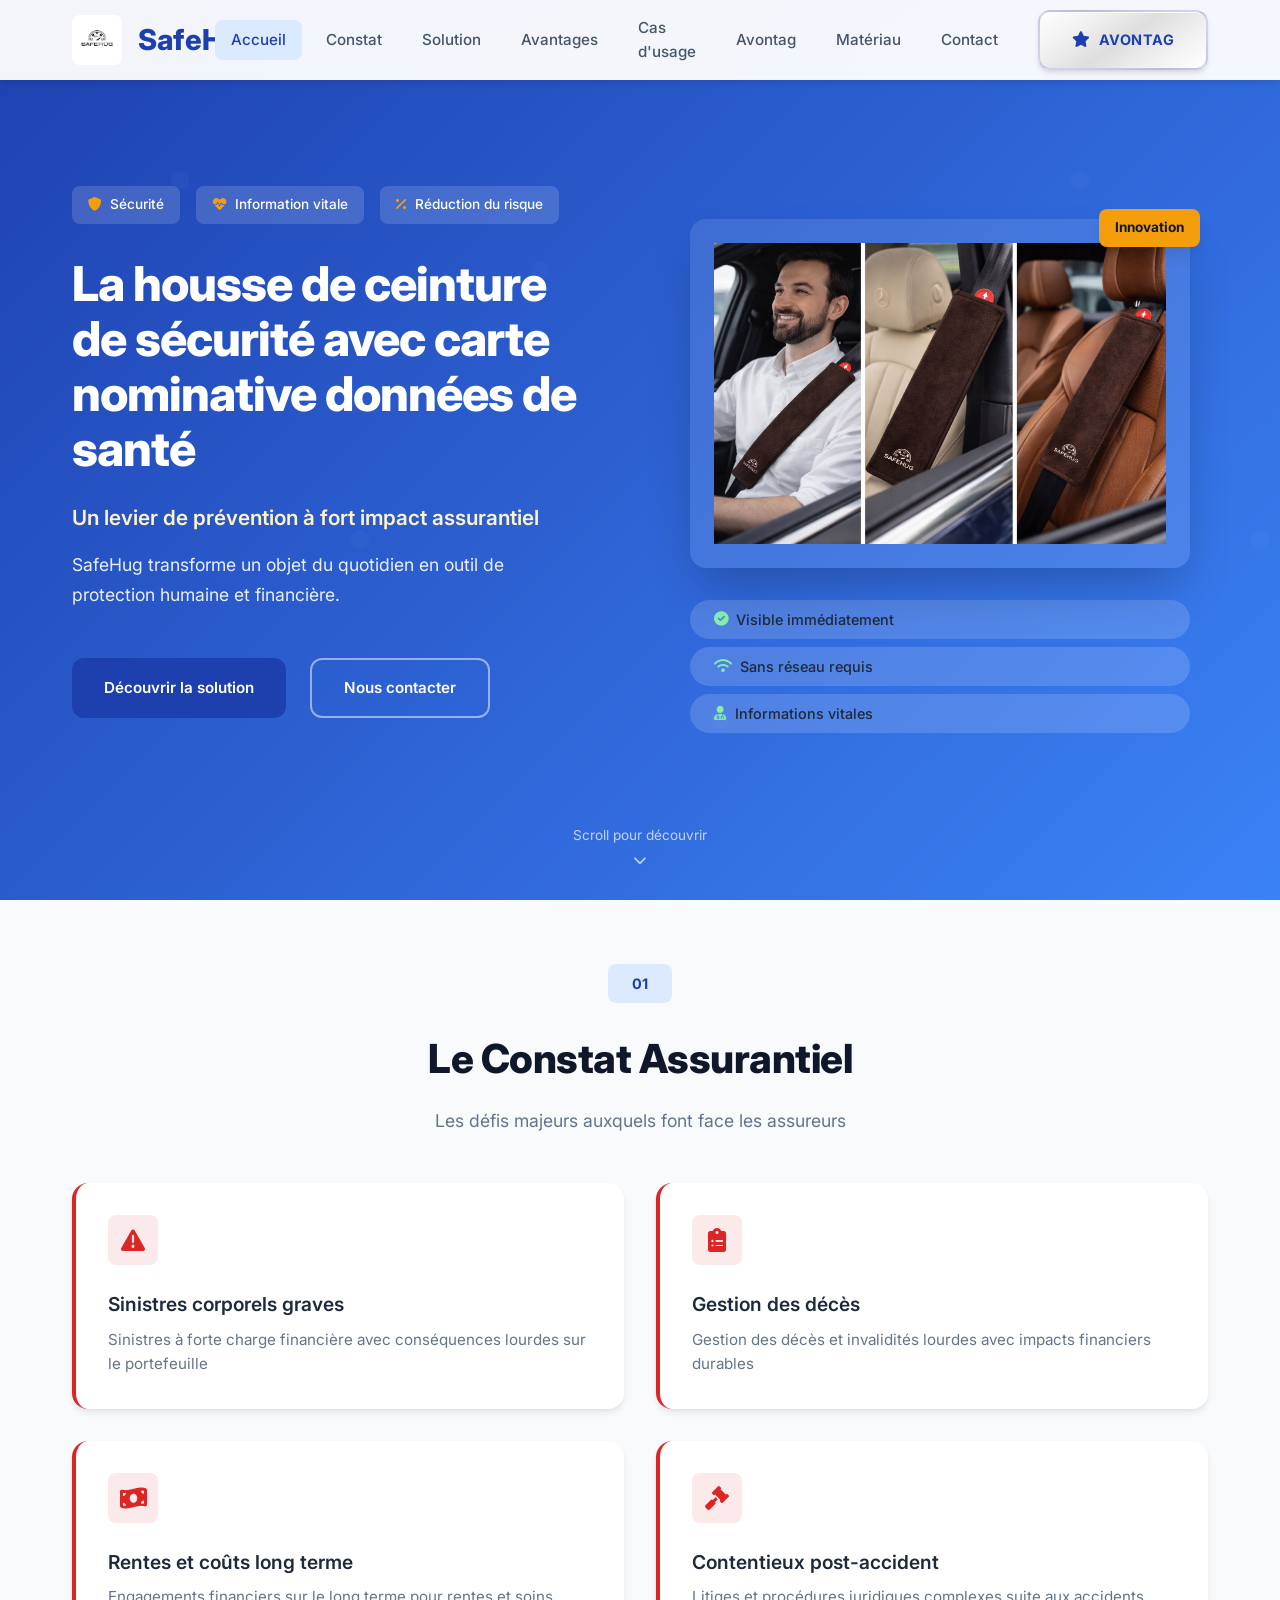
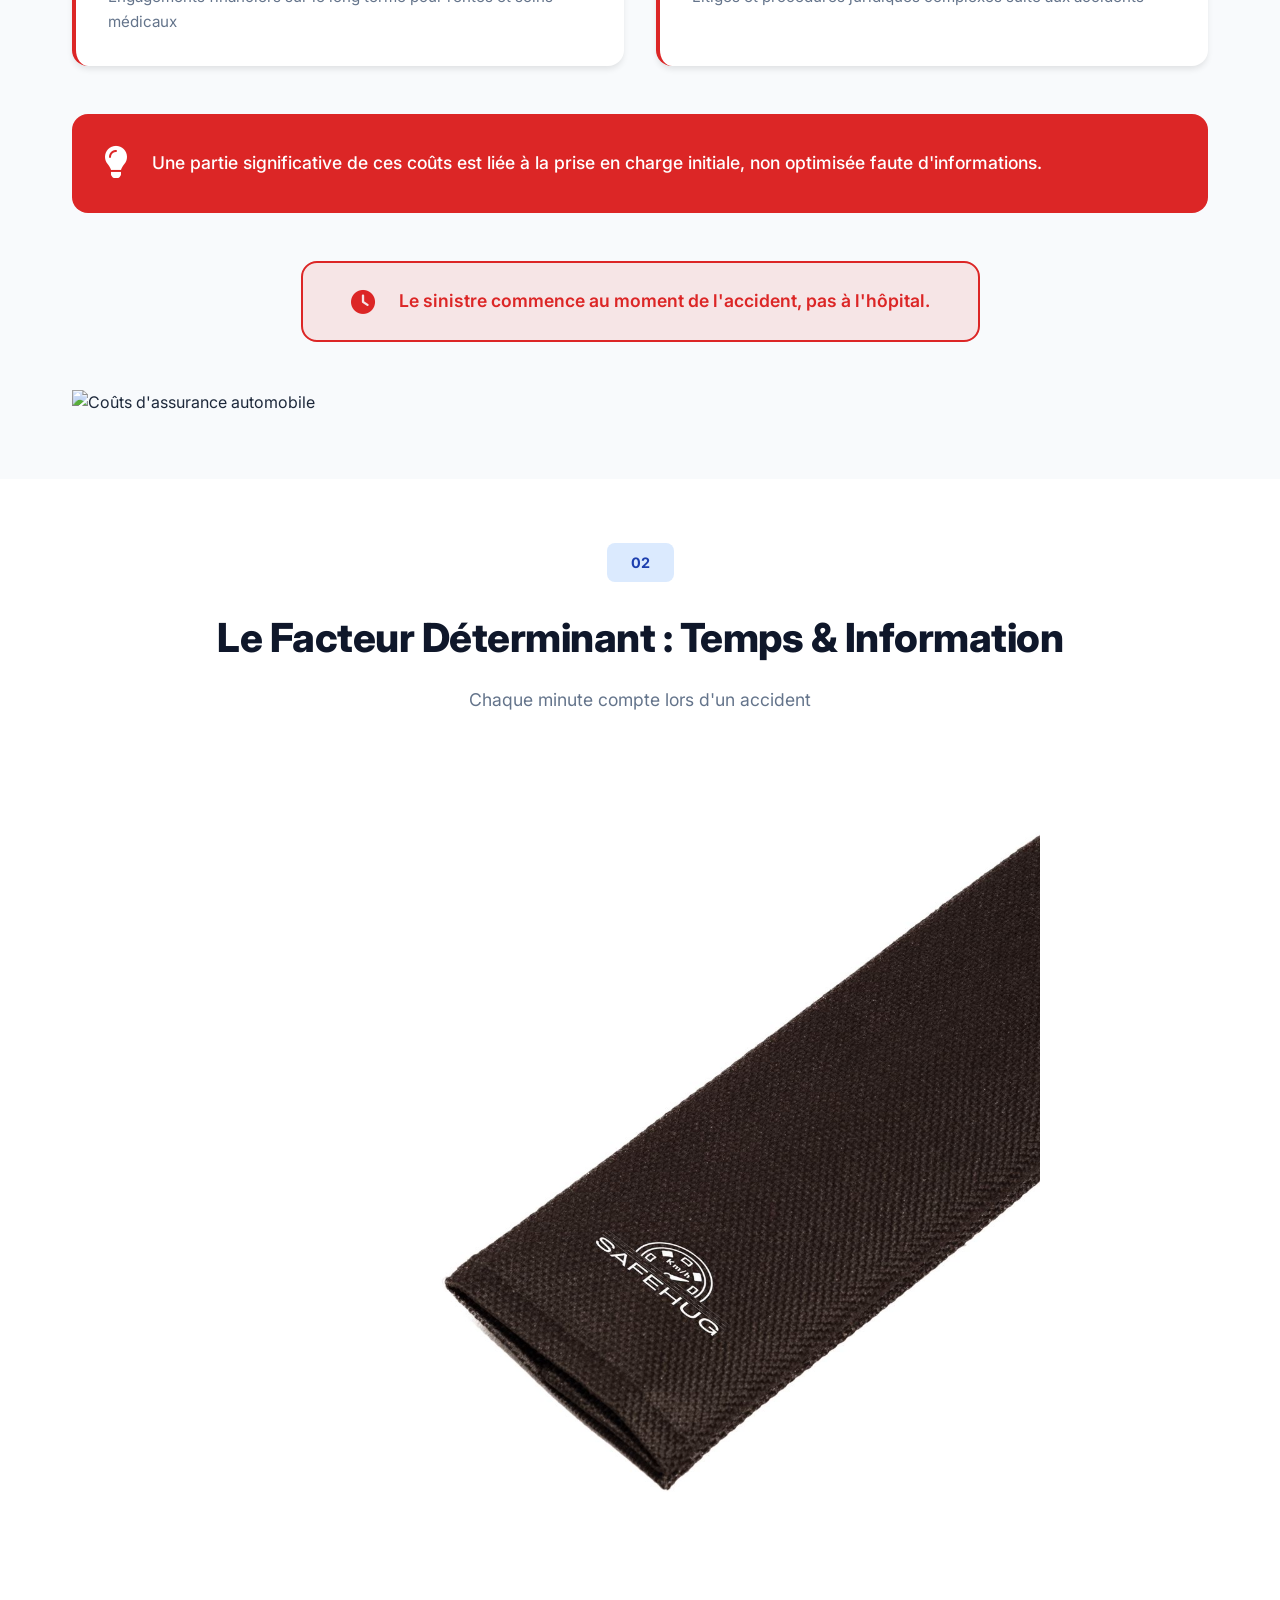
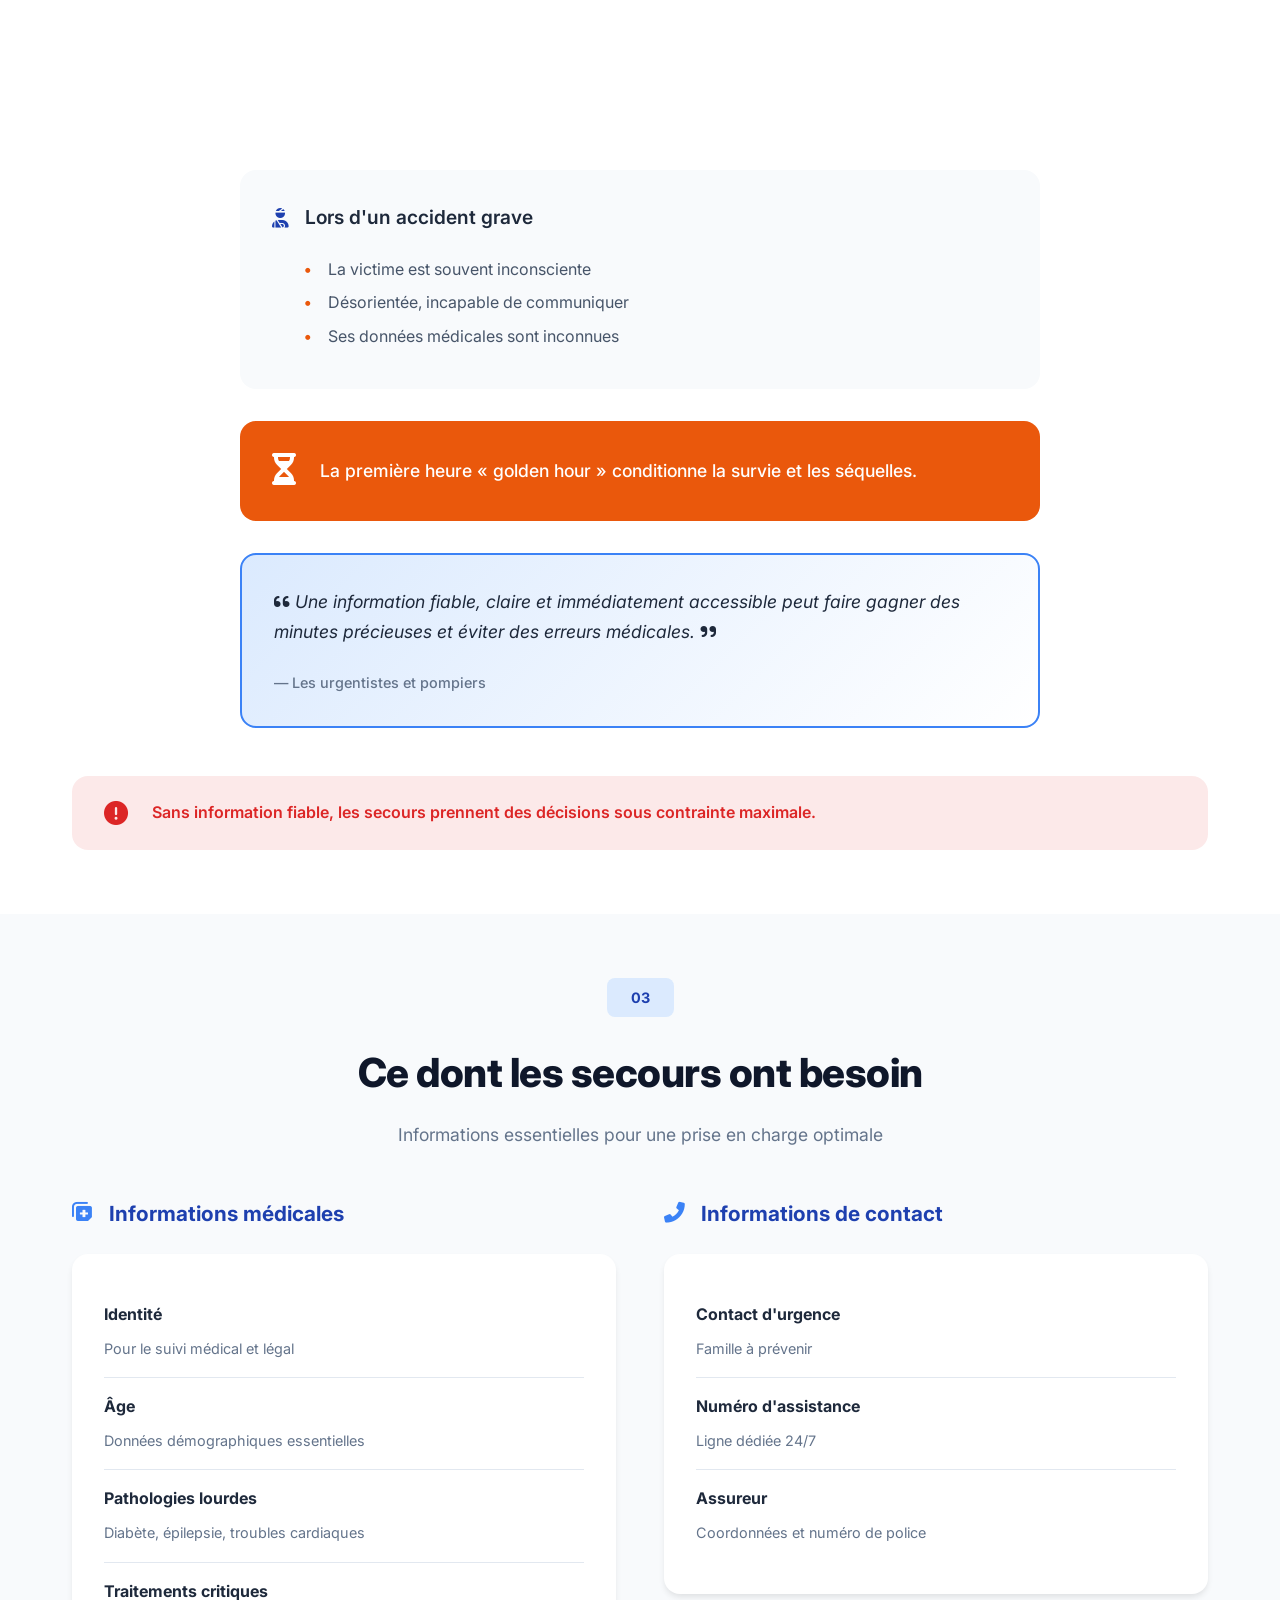
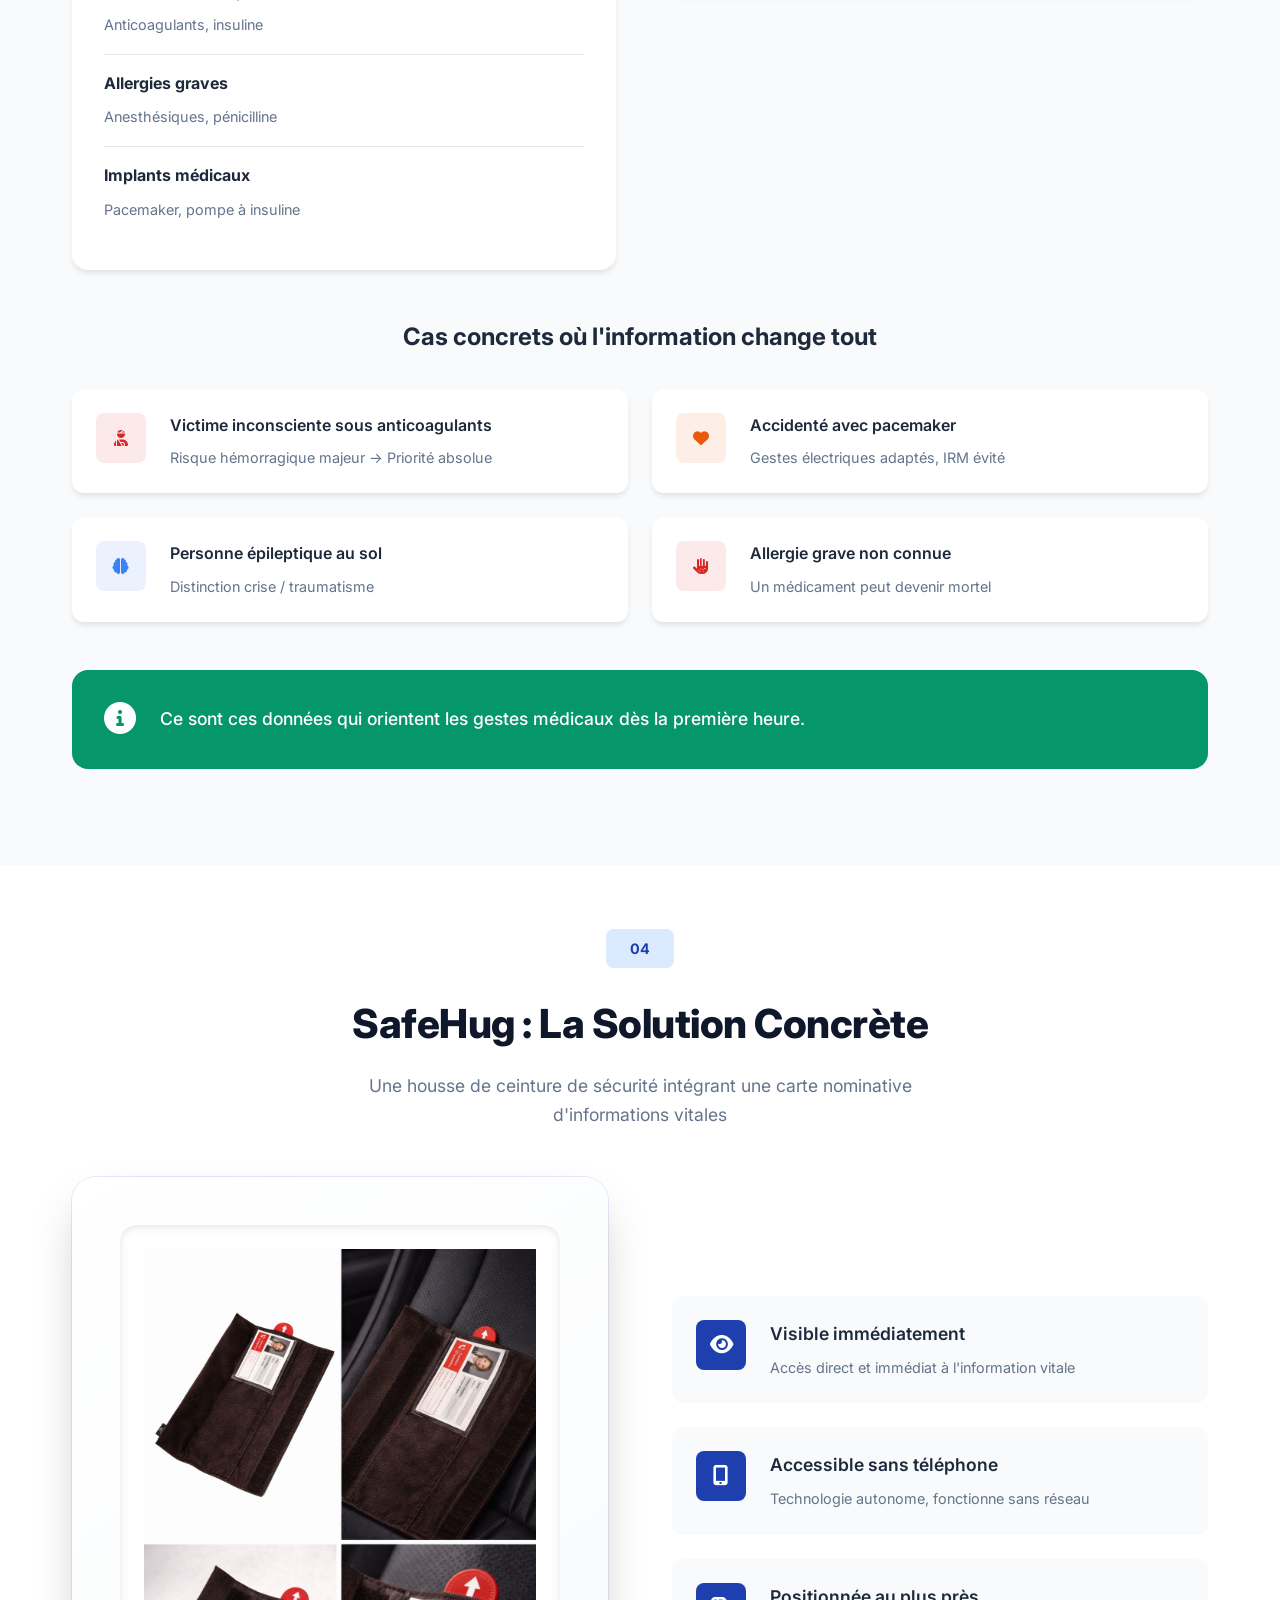
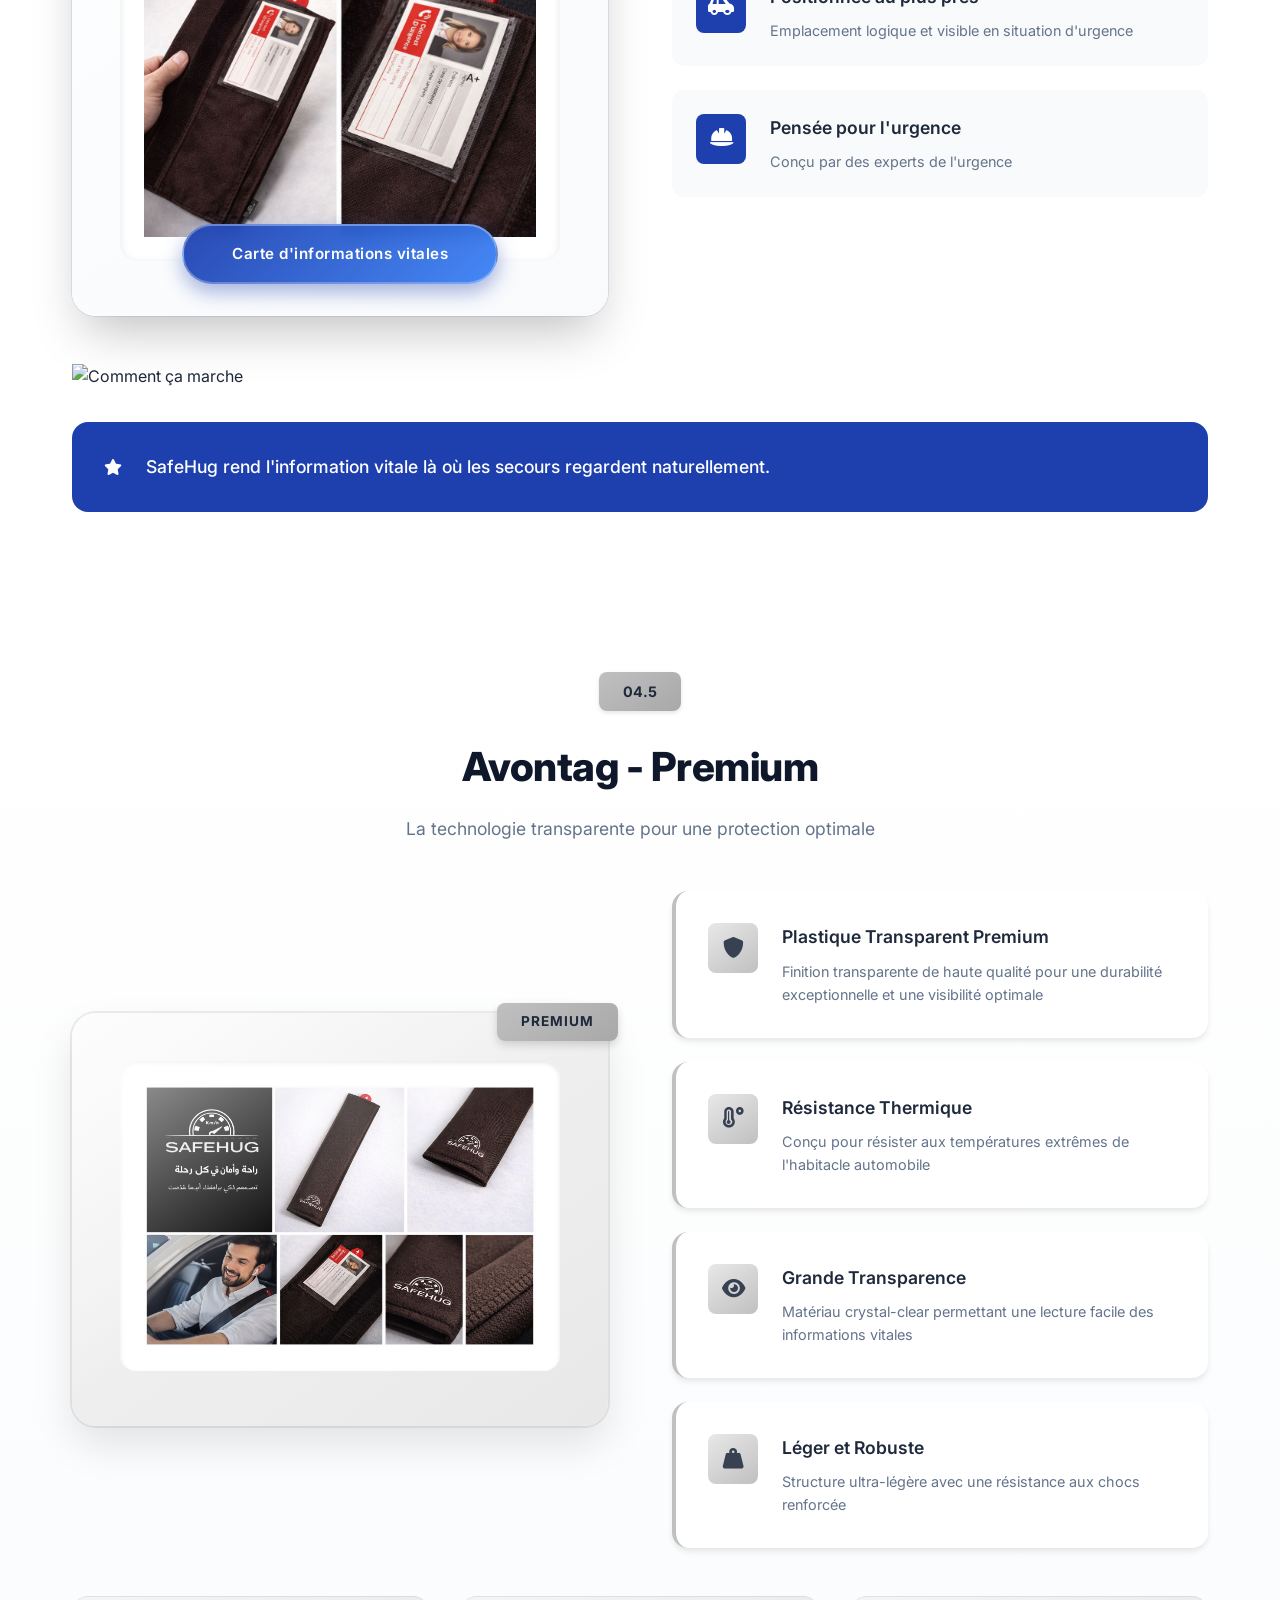
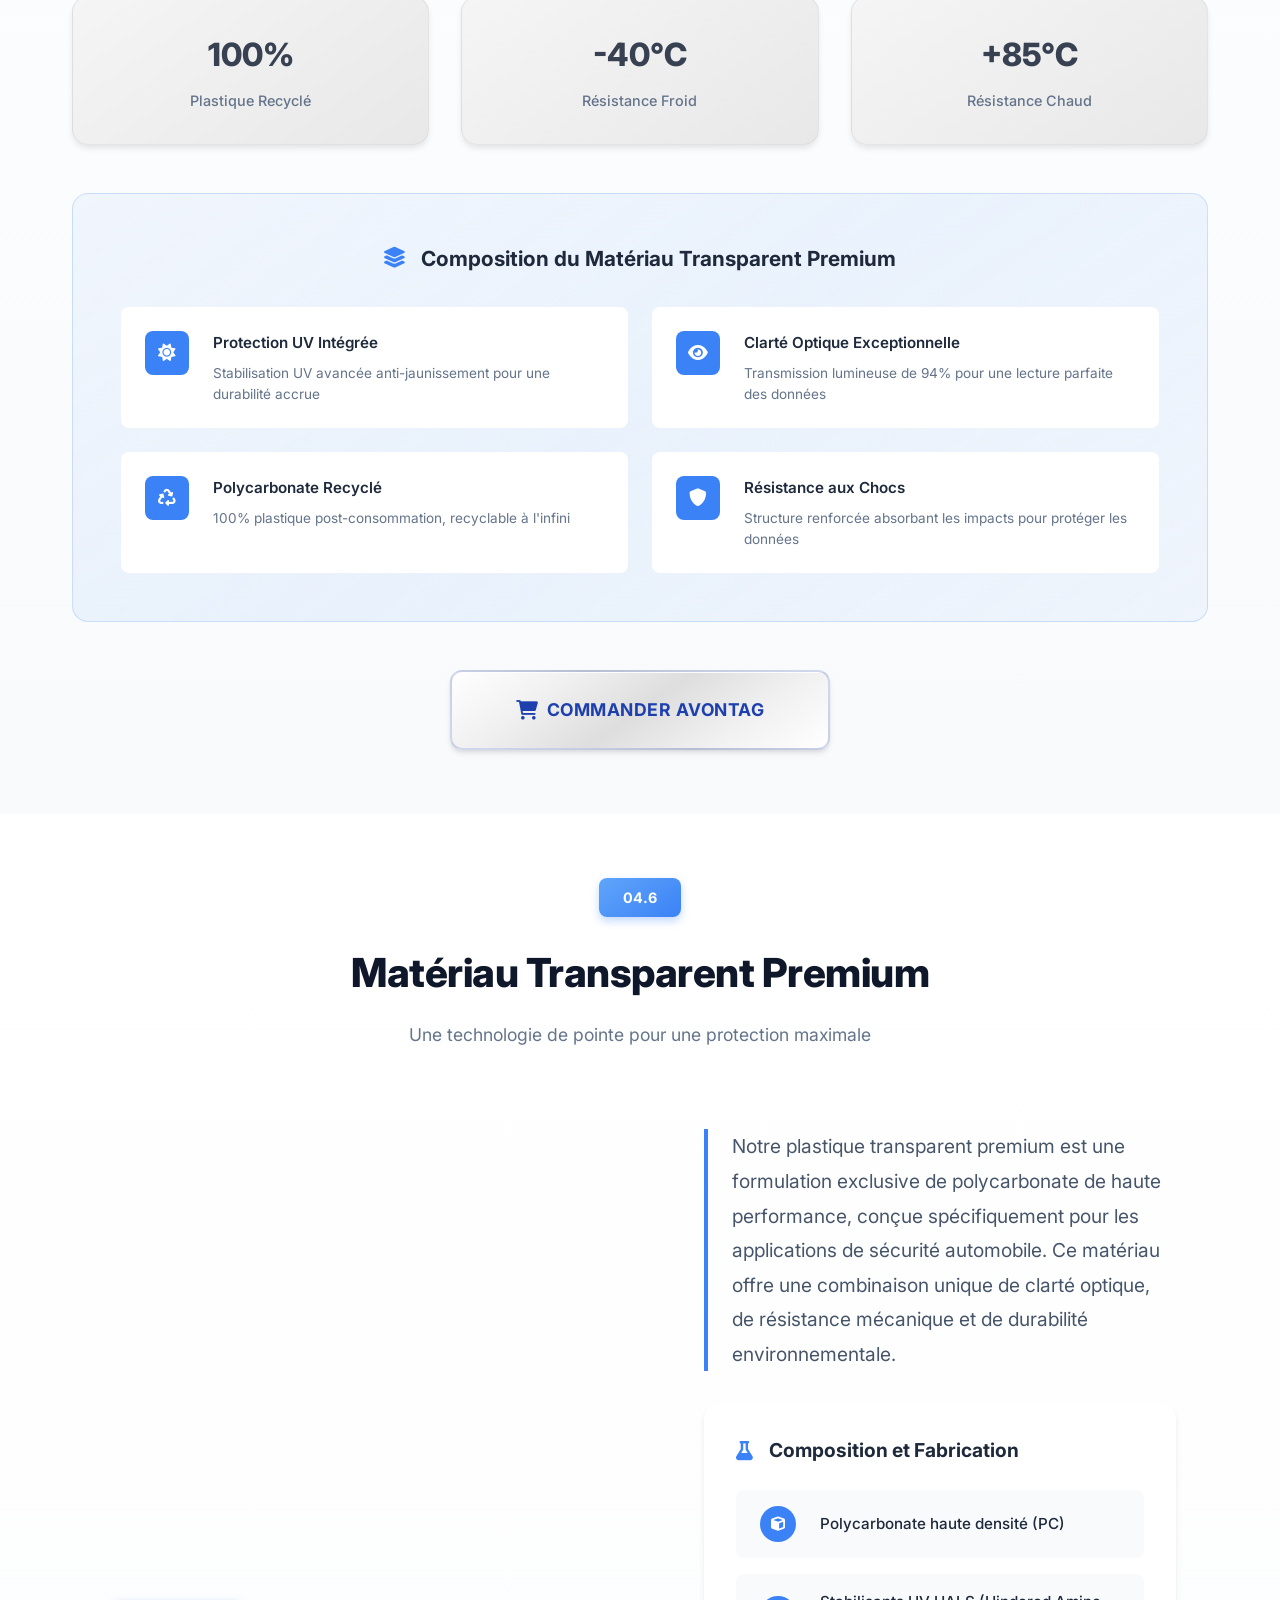
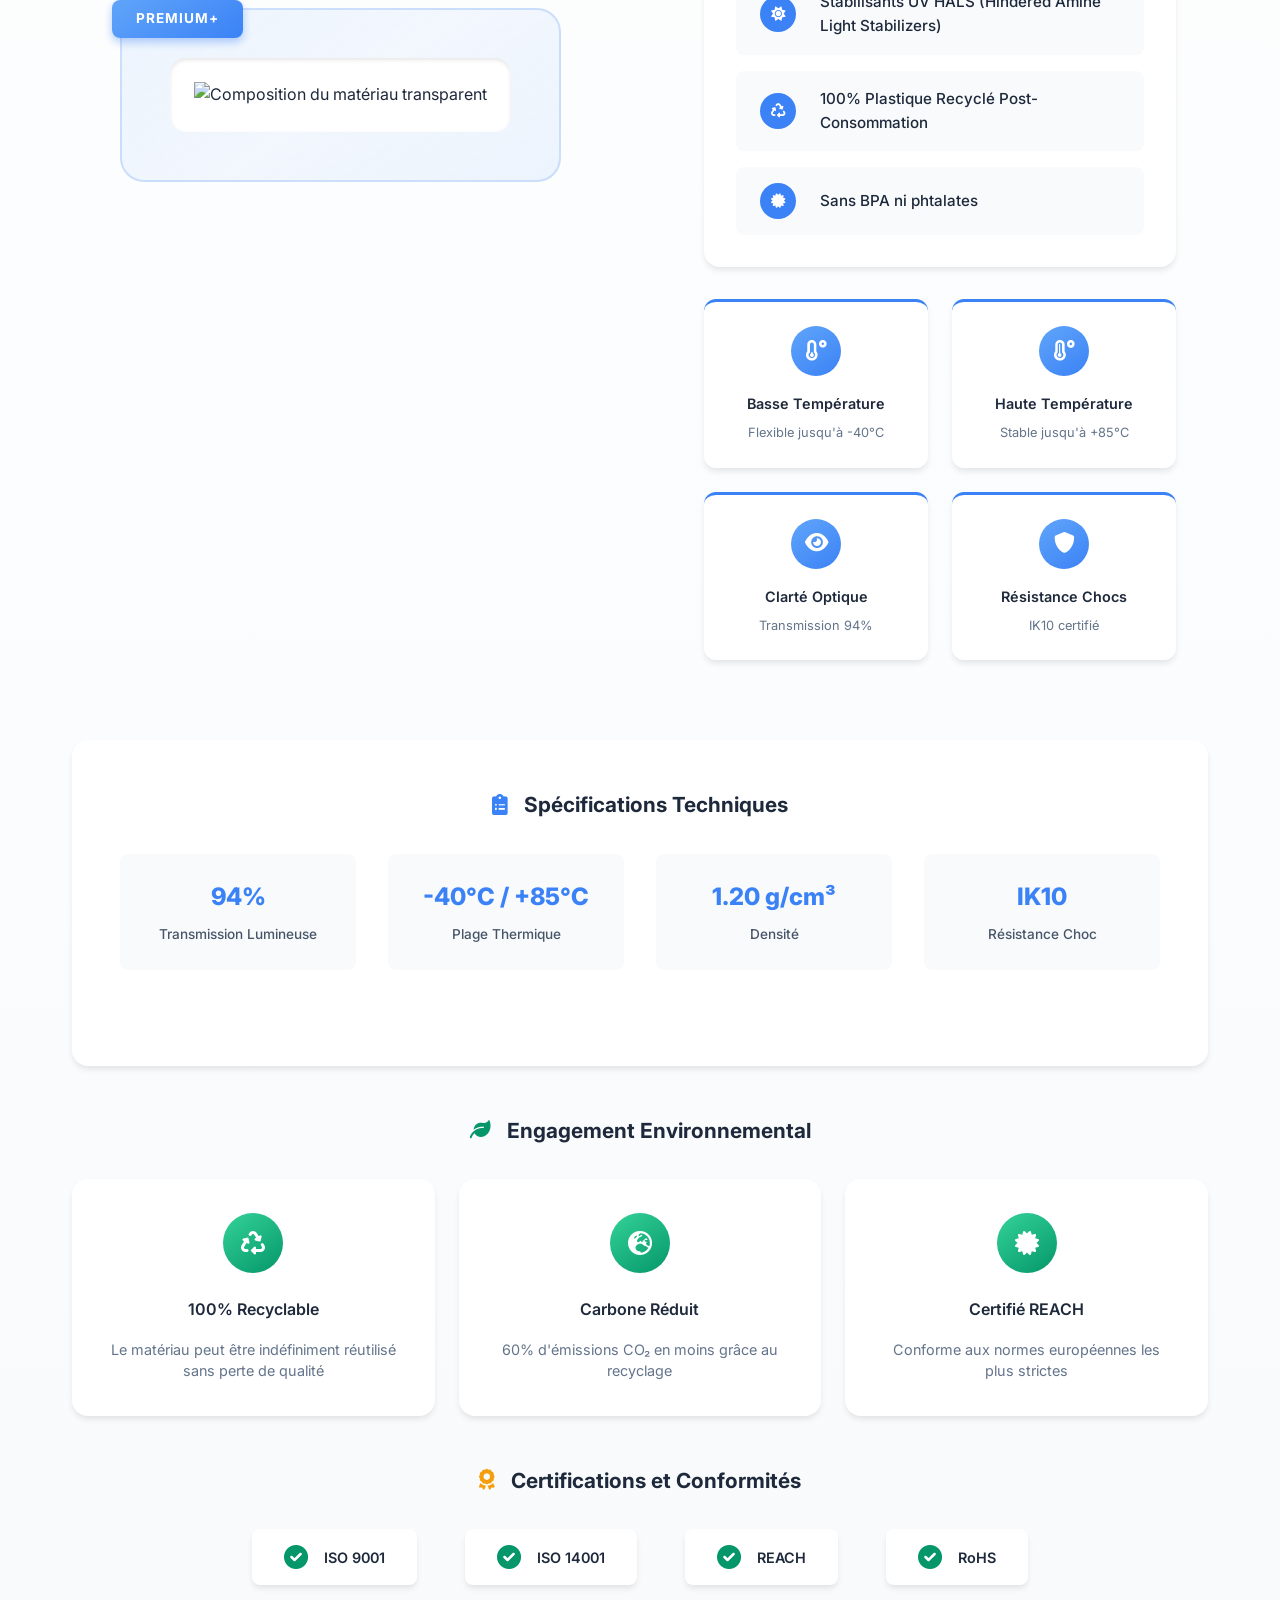
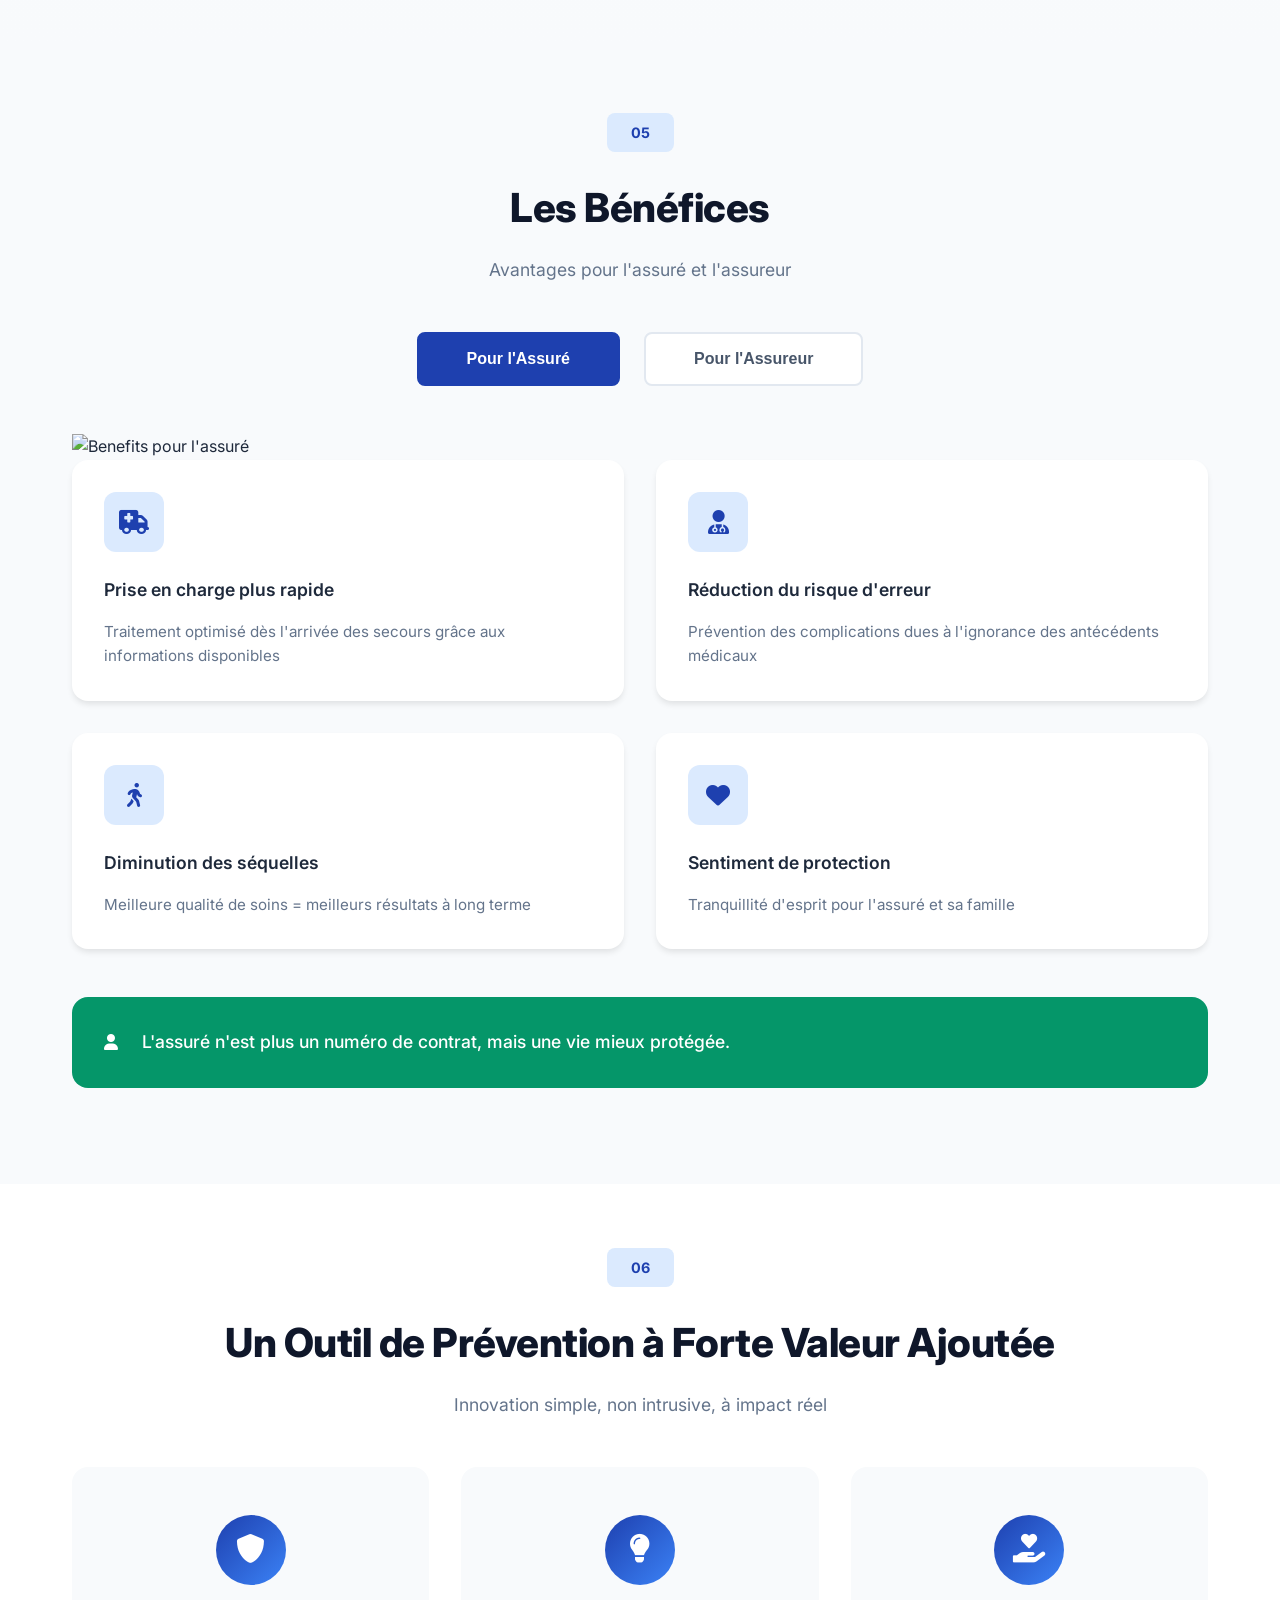
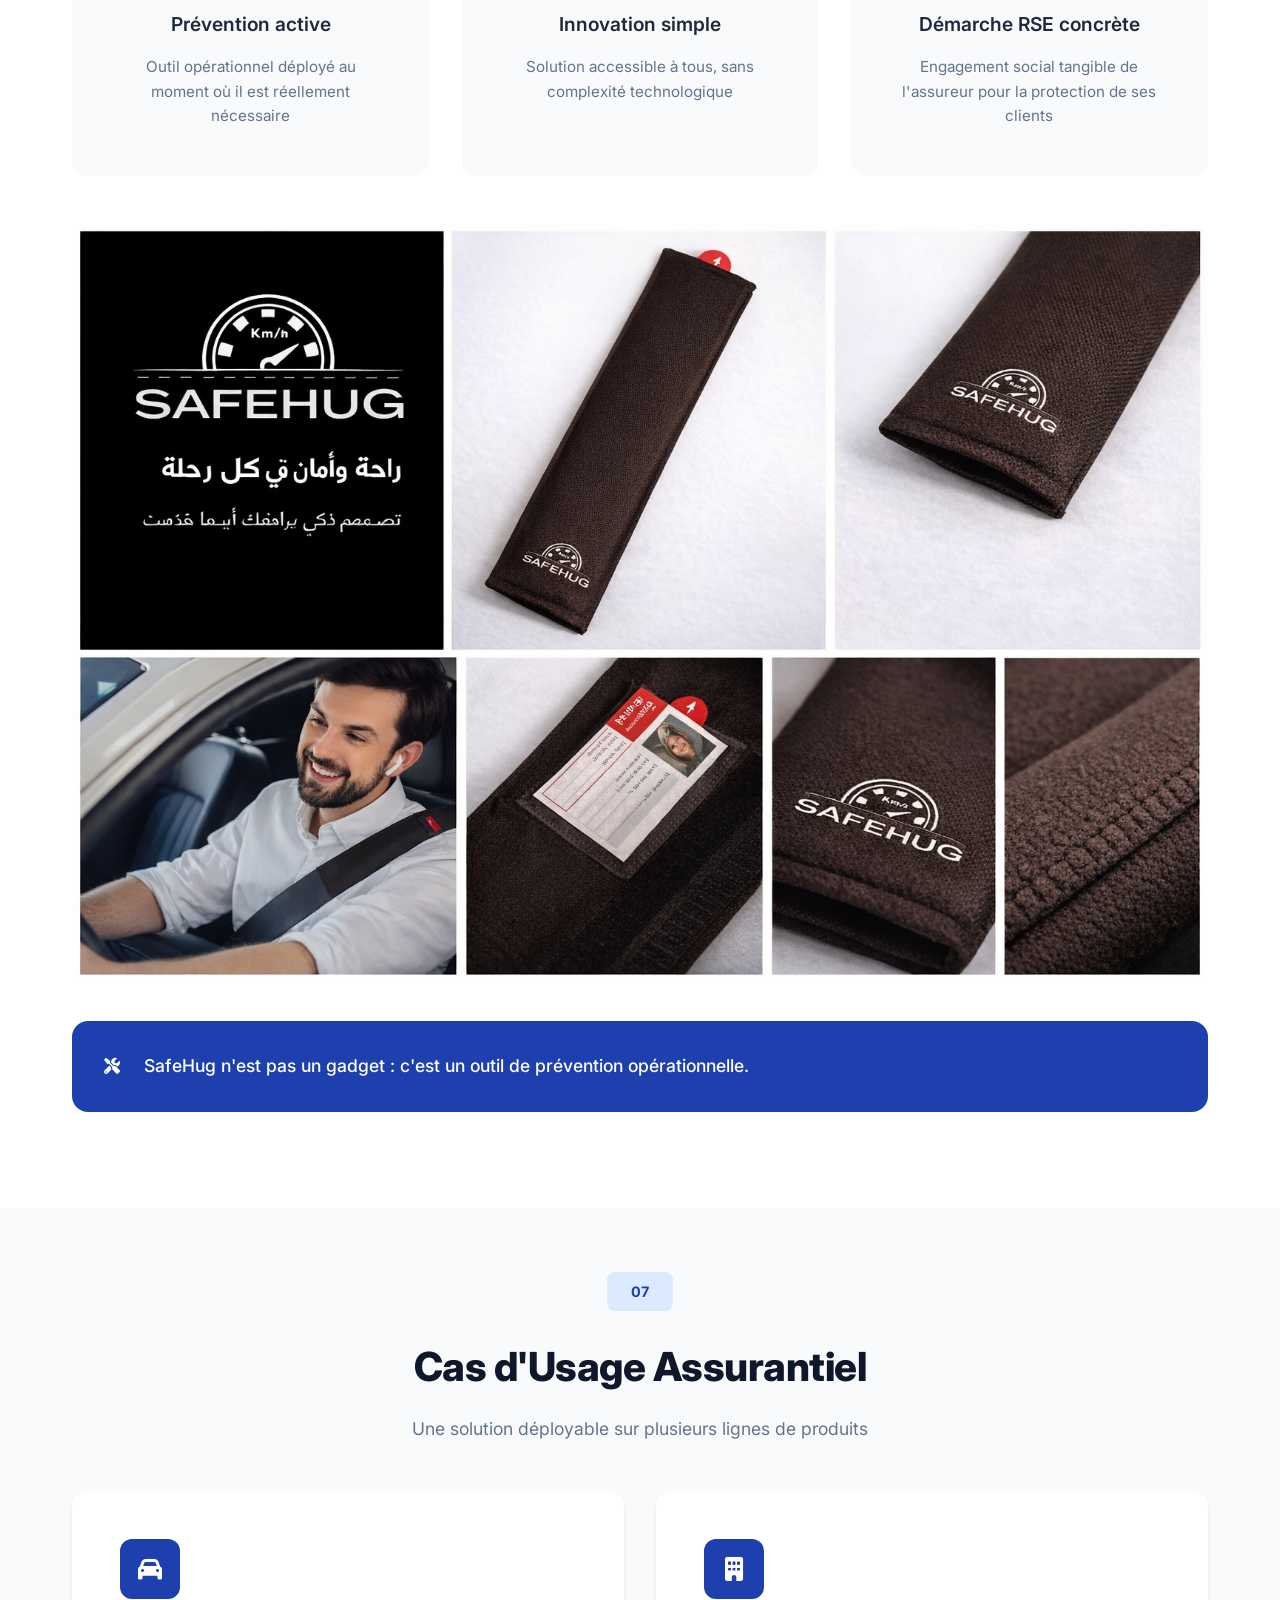
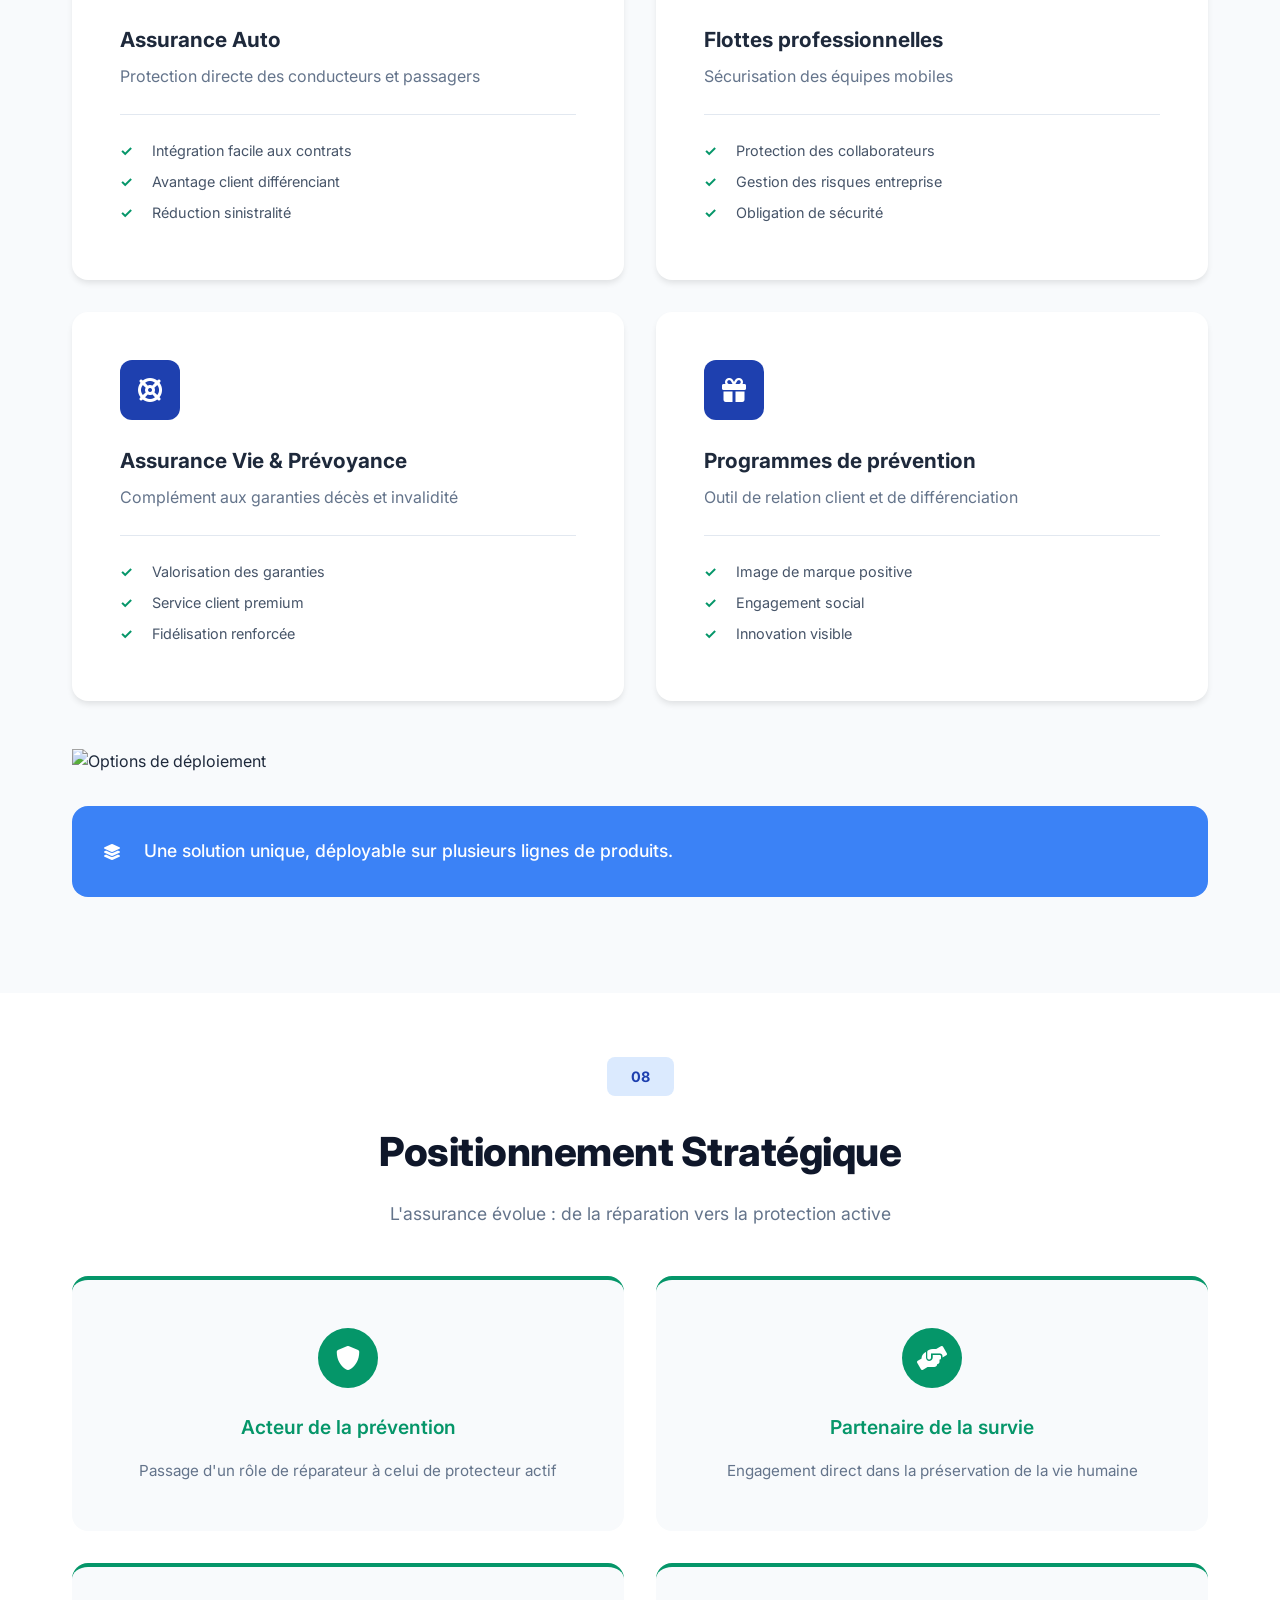
==== index_old.html @ 7515c8af "Add files via upload" ====
<!DOCTYPE html>
<html lang="fr">
<head>
    <meta charset="UTF-8">
    <meta name="viewport" content="width=device-width, initial-scale=1.0">
    <title>SafeHug - La housse de ceinture de sécurité avec carte nominative données de santé</title>
    <meta name="description" content="SafeHug transforme un objet du quotidien en outil de protection humaine et financière. Une housse de ceinture de sécurité avec carte nominative données de santé, levier de prévention à fort impact assurantiel.">
    
    <!-- Favicon -->
    <link rel="icon" type="image/svg+xml" href="data:image/svg+xml,<svg xmlns='http://www.w3.org/2000/svg' viewBox='0 0 100 100'><text y='.9em' font-size='90'>🛡️</text></svg>">
    
    <!-- Fonts -->
    <link rel="preconnect" href="https://fonts.googleapis.com">
    <link rel="preconnect" href="https://fonts.gstatic.com" crossorigin>
    <link href="https://fonts.googleapis.com/css2?family=Inter:wght@300;400;500;600;700;800;900&display=swap" rel="stylesheet">
    
    <!-- Font Awesome -->
    <link rel="stylesheet" href="https://cdnjs.cloudflare.com/ajax/libs/font-awesome/6.0.0/css/all.min.css">
    
    <!-- Styles -->
    <link rel="stylesheet" href="styles.css">
</head>
<body>
    <!-- Skip Link for Accessibility -->
    <a href="#main-content" class="skip-link">Aller au contenu principal</a>

    <!-- Navigation -->
    <!-- Mobile Overlay -->
    <div class="mobile-overlay" id="mobile-overlay"></div>
    
    <nav class="navbar" id="navbar" role="navigation" aria-label="Navigation principale">
        <div class="nav-container">
            <div class="nav-logo">
                <img src="LOGO.jpg" alt="SafeHug Logo" class="logo-image">
                <h2>SafeHug</h2>
            </div>
            <ul class="nav-menu" id="nav-menu">
                <li class="nav-item">
                    <a href="#hero" class="nav-link active">Accueil</a>
                </li>
                <li class="nav-item">
                    <a href="#problem" class="nav-link">Constat</a>
                </li>
                <li class="nav-item">
                    <a href="#solution" class="nav-link">Solution</a>
                </li>
                <li class="nav-item">
                    <a href="#benefits" class="nav-link">Avantages</a>
                </li>
                <li class="nav-item">
                    <a href="#use-cases" class="nav-link">Cas d'usage</a>
                </li>
                <li class="nav-item">
                    <a href="#avontag" class="nav-link">Avontag</a>
                </li>
                <li class="nav-item">
                    <a href="#material" class="nav-link">Matériau</a>
                </li>
                <li class="nav-item">
                    <a href="#contact" class="nav-link">Contact</a>
                </li>
                <!-- Mobile-only CTA -->
                <li class="nav-item mobile-cta-only">
                    <a href="#avontag" class="btn-aluminum">
                        <i class="fas fa-star"></i>
                        Commander Avontag
                    </a>
                </li>
            </ul>
            <div class="nav-aluminum desktop-only">
                <a href="#avontag" class="btn-aluminum">
                    <i class="fas fa-star"></i>
                    Avontag
                </a>
            </div>
            <div class="hamburger" id="hamburger">
                <span class="bar"></span>
                <span class="bar"></span>
                <span class="bar"></span>
            </div>
        </div>
    </nav>

    <!-- Hero Section -->
    <section class="hero" id="hero" role="banner">
        <div class="hero-container">
            <div class="hero-content">
                <div class="hero-tagline">
                    <span class="tag-item"><i class="fas fa-shield-alt"></i> Sécurité</span>
                    <span class="tag-item"><i class="fas fa-heartbeat"></i> Information vitale</span>
                    <span class="tag-item"><i class="fas fa-percent"></i> Réduction du risque</span>
                </div>
                <h1 class="hero-title">La housse de ceinture de sécurité avec carte nominative données de santé</h1>
                <p class="hero-subtitle">Un levier de prévention à fort impact assurantiel</p>
                <p class="hero-description">SafeHug transforme un objet du quotidien en outil de protection humaine et financière.</p>
                <div class="hero-actions">
                    <a href="#solution" class="btn-primary">Découvrir la solution</a>
                    <a href="#contact" class="btn-secondary">Nous contacter</a>
                </div>
            </div>
            <div class="hero-image">
                <div class="product-showcase">
                    <div class="product-card">
                        <img src="HERO.jpg" alt="SafeHug Produit" class="product-image">
                        <div class="product-badge">Innovation</div>
                    </div>
                    <div class="product-features">
                        <div class="feature-pill">
                            <i class="fas fa-check-circle"></i> Visible immédiatement
                        </div>
                        <div class="feature-pill">
                            <i class="fas fa-wifi"></i> Sans réseau requis
                        </div>
                        <div class="feature-pill">
                            <i class="fas fa-user-md"></i> Informations vitales
                        </div>
                    </div>
                </div>
            </div>
        </div>
        <div class="hero-scroll">
            <span>Scroll pour découvrir</span>
            <i class="fas fa-chevron-down"></i>
        </div>
    </section>

    <!-- Main Content -->
    <main id="main-content" role="main">
    <section class="problem-section" id="problem">
        <div class="container">
            <div class="section-header">
                <span class="section-number">01</span>
                <h2 class="section-title">Le Constat Assurantiel</h2>
                <p class="section-subtitle">Les défis majeurs auxquels font face les assureurs</p>
            </div>
            
            <div class="problems-grid">
                <div class="problem-card">
                    <div class="problem-icon">
                        <i class="fas fa-exclamation-triangle"></i>
                    </div>
                    <h3>Sinistres corporels graves</h3>
                    <p>Sinistres à forte charge financière avec conséquences lourdes sur le portefeuille</p>
                </div>
                <div class="problem-card">
                    <div class="problem-icon">
                        <i class="fas fa-clipboard-list"></i>
                    </div>
                    <h3>Gestion des décès</h3>
                    <p>Gestion des décès et invalidités lourdes avec impacts financiers durables</p>
                </div>
                <div class="problem-card">
                    <div class="problem-icon">
                        <i class="fas fa-money-bill-wave"></i>
                    </div>
                    <h3>Rentes et coûts long terme</h3>
                    <p>Engagements financiers sur le long terme pour rentes et soins médicaux</p>
                </div>
                <div class="problem-card">
                    <div class="problem-icon">
                        <i class="fas fa-gavel"></i>
                    </div>
                    <h3>Contentieux post-accident</h3>
                    <p>Litiges et procédures juridiques complexes suite aux accidents</p>
                </div>
            </div>
            
            <div class="highlight-box">
                <div class="highlight-icon">
                    <i class="fas fa-lightbulb"></i>
                </div>
                <p>Une partie significative de ces coûts est liée à la prise en charge initiale, non optimisée faute d'informations.</p>
            </div>
            
            <div class="critical-message">
                <div class="critical-text">
                    <i class="fas fa-clock"></i>
                    <h3>Le sinistre commence au moment de l'accident, pas à l'hôpital.</h3>
                </div>
            </div>
            
            <div class="problem-image">
                <img src="images/insurance-costs.svg" alt="Coûts d'assurance automobile">
            </div>
        </div>
    </section>

    <!-- Critical Factor Section -->
    <section class="critical-section" id="critical">
        <div class="container">
            <div class="section-header">
                <span class="section-number">02</span>
                <h2 class="section-title">Le Facteur Déterminant : Temps & Information</h2>
                <p class="section-subtitle">Chaque minute compte lors d'un accident</p>
            </div>
            
            <div class="critical-content">
                <div class="critical-visual">
                    <img src="3.jpg" alt="Première heure critique">
                </div>
                <div class="critical-info">
                    <div class="info-card">
                        <h3><i class="fas fa-user-injured"></i> Lors d'un accident grave</h3>
                        <ul class="info-list">
                            <li>La victime est souvent inconsciente</li>
                            <li>Désorientée, incapable de communiquer</li>
                            <li>Ses données médicales sont inconnues</li>
                        </ul>
                    </div>
                    
                    <div class="highlight-box warning">
                        <div class="highlight-icon">
                            <i class="fas fa-hourglass-half"></i>
                        </div>
                        <p>La première heure « golden hour » conditionne la survie et les séquelles.</p>
                    </div>
                    
                    <div class="info-card quote">
                        <p><i class="fas fa-quote-left"></i> Une information fiable, claire et immédiatement accessible peut faire gagner des minutes précieuses et éviter des erreurs médicales. <i class="fas fa-quote-right"></i></p>
                        <span class="quote-author">— Les urgentistes et pompiers</span>
                    </div>
                </div>
            </div>
            
            <div class="critical-warning">
                <i class="fas fa-exclamation-circle"></i>
                <p>Sans information fiable, les secours prennent des décisions sous contrainte maximale.</p>
            </div>
        </div>
    </section>

    <!-- Emergency Needs Section -->
    <section class="needs-section" id="needs">
        <div class="container">
            <div class="section-header">
                <span class="section-number">03</span>
                <h2 class="section-title">Ce dont les secours ont besoin</h2>
                <p class="section-subtitle">Informations essentielles pour une prise en charge optimale</p>
            </div>
            
            <div class="needs-grid">
                <div class="needs-column">
                    <h3 class="needs-title"><i class="fas fa-notes-medical"></i> Informations médicales</h3>
                    <ul class="needs-list">
                        <li>
                            <strong>Identité</strong>
                            <span>Pour le suivi médical et légal</span>
                        </li>
                        <li>
                            <strong>Âge</strong>
                            <span>Données démographiques essentielles</span>
                        </li>
                        <li>
                            <strong>Pathologies lourdes</strong>
                            <span>Diabète, épilepsie, troubles cardiaques</span>
                        </li>
                        <li>
                            <strong>Traitements critiques</strong>
                            <span>Anticoagulants, insuline</span>
                        </li>
                        <li>
                            <strong>Allergies graves</strong>
                            <span>Anesthésiques, pénicilline</span>
                        </li>
                        <li>
                            <strong>Implants médicaux</strong>
                            <span>Pacemaker, pompe à insuline</span>
                        </li>
                    </ul>
                </div>
                
                <div class="needs-column">
                    <h3 class="needs-title"><i class="fas fa-phone-alt"></i> Informations de contact</h3>
                    <ul class="needs-list">
                        <li>
                            <strong>Contact d'urgence</strong>
                            <span>Famille à prévenir</span>
                        </li>
                        <li>
                            <strong>Numéro d'assistance</strong>
                            <span>Ligne dédiée 24/7</span>
                        </li>
                        <li>
                            <strong>Assureur</strong>
                            <span>Coordonnées et numéro de police</span>
                        </li>
                    </ul>
                </div>
            </div>
            
            <div class="case-studies">
                <h3 class="case-title">Cas concrets où l'information change tout</h3>
                <div class="cases-grid">
                    <div class="case-card">
                        <div class="case-icon danger">
                            <i class="fas fa-user-injured"></i>
                        </div>
                        <div class="case-content">
                            <h4>Victime inconsciente sous anticoagulants</h4>
                            <p>Risque hémorragique majeur → Priorité absolue</p>
                        </div>
                    </div>
                    <div class="case-card">
                        <div class="case-icon warning">
                            <i class="fas fa-heart"></i>
                        </div>
                        <div class="case-content">
                            <h4>Accidenté avec pacemaker</h4>
                            <p>Gestes électriques adaptés, IRM évité</p>
                        </div>
                    </div>
                    <div class="case-card">
                        <div class="case-icon info">
                            <i class="fas fa-brain"></i>
                        </div>
                        <div class="case-content">
                            <h4>Personne épileptique au sol</h4>
                            <p>Distinction crise / traumatisme</p>
                        </div>
                    </div>
                    <div class="case-card">
                        <div class="case-icon danger">
                            <i class="fas fa-allergies"></i>
                        </div>
                        <div class="case-content">
                            <h4>Allergie grave non connue</h4>
                            <p>Un médicament peut devenir mortel</p>
                        </div>
                    </div>
                </div>
            </div>
            
            <div class="highlight-box success">
                <div class="highlight-icon">
                    <i class="fas fa-info-circle"></i>
                </div>
                <p>Ce sont ces données qui orientent les gestes médicaux dès la première heure.</p>
            </div>
        </div>
    </section>

    <!-- Solution Section -->
    <section class="solution-section" id="solution">
        <div class="container">
            <div class="section-header">
                <span class="section-number">04</span>
                <h2 class="section-title">SafeHug : La Solution Concrète</h2>
                <p class="section-subtitle">Une housse de ceinture de sécurité intégrant une carte nominative d'informations vitales</p>
            </div>
            
            <div class="solution-showcase">
                <div class="product-display">
                    <div class="product-display-card">
                        <img src="10.jpg" alt="SafeHug Produit">
                        <div class="product-overlay">
                            <span>Carte d'informations vitales</span>
                        </div>
                    </div>
                </div>
                
                <div class="solution-features">
                    <div class="feature-item">
                        <div class="feature-icon">
                            <i class="fas fa-eye"></i>
                        </div>
                        <div class="feature-content">
                            <h4>Visible immédiatement</h4>
                            <p>Accès direct et immédiat à l'information vitale</p>
                        </div>
                    </div>
                    <div class="feature-item">
                        <div class="feature-icon">
                            <i class="fas fa-mobile-alt"></i>
                        </div>
                        <div class="feature-content">
                            <h4>Accessible sans téléphone</h4>
                            <p>Technologie autonome, fonctionne sans réseau</p>
                        </div>
                    </div>
                    <div class="feature-item">
                        <div class="feature-icon">
                            <i class="fas fa-car-side"></i>
                        </div>
                        <div class="feature-content">
                            <h4>Positionnée au plus près</h4>
                            <p>Emplacement logique et visible en situation d'urgence</p>
                        </div>
                    </div>
                    <div class="feature-item">
                        <div class="feature-icon">
                            <i class="fas fa-hard-hat"></i>
                        </div>
                        <div class="feature-content">
                            <h4>Pensée pour l'urgence</h4>
                            <p>Conçu par des experts de l'urgence</p>
                        </div>
                    </div>
                </div>
            </div>
            
            <div class="solution-steps">
                <img src="images/how-it-works.svg" alt="Comment ça marche">
            </div>
            
            <div class="highlight-box primary">
                <i class="fas fa-star"></i>
                <p>SafeHug rend l'information vitale là où les secours regardent naturellement.</p>
            </div>
        </div>
    </section>

    <!-- Avontag Section - Premium Transparent Features -->
    <section class="avontag-section" id="avontag">
        <div class="container">
            <div class="avontag-header">
                <span class="section-number">04.5</span>
                <h2 class="section-title">Avontag - Premium</h2>
                <p class="section-subtitle">La technologie transparente pour une protection optimale</p>
            </div>
            
            <div class="avontag-showcase">
                <div class="avontag-product">
                    <div class="avontag-product-card">
                        <img src="7.jpg" alt="Avontag Produit Premium" class="avontag-image">
                        <div class="avontag-badge">Premium</div>
                    </div>
                </div>
                
                <div class="avontag-features">
                    <div class="avontag-feature">
                        <div class="avontag-feature-icon">
                            <i class="fas fa-shield-alt"></i>
                        </div>
                        <div class="avontag-feature-content">
                            <h4>Plastique Transparent Premium</h4>
                            <p>Finition transparente de haute qualité pour une durabilité exceptionnelle et une visibilité optimale</p>
                        </div>
                    </div>
                    <div class="avontag-feature">
                        <div class="avontag-feature-icon">
                            <i class="fas fa-temperature-high"></i>
                        </div>
                        <div class="avontag-feature-content">
                            <h4>Résistance Thermique</h4>
                            <p>Conçu pour résister aux températures extrêmes de l'habitacle automobile</p>
                        </div>
                    </div>
                    <div class="avontag-feature">
                        <div class="avontag-feature-icon">
                            <i class="fas fa-eye"></i>
                        </div>
                        <div class="avontag-feature-content">
                            <h4>Grande Transparence</h4>
                            <p>Matériau crystal-clear permettant une lecture facile des informations vitales</p>
                        </div>
                    </div>
                    <div class="avontag-feature">
                        <div class="avontag-feature-icon">
                            <i class="fas fa-weight-hanging"></i>
                        </div>
                        <div class="avontag-feature-content">
                            <h4>Léger et Robuste</h4>
                            <p>Structure ultra-légère avec une résistance aux chocs renforcée</p>
                        </div>
                    </div>
                </div>
            </div>
            
            <div class="avontag-specs">
                <div class="avontag-spec">
                    <div class="avontag-spec-value">100%</div>
                    <div class="avontag-spec-label">Plastique Recyclé</div>
                </div>
                <div class="avontag-spec">
                    <div class="avontag-spec-value">-40°C</div>
                    <div class="avontag-spec-label">Résistance Froid</div>
                </div>
                <div class="avontag-spec">
                    <div class="avontag-spec-value">+85°C</div>
                    <div class="avontag-spec-label">Résistance Chaud</div>
                </div>
            </div>
            
            <!-- Enhanced Material Details -->
            <div class="avontag-material-detail">
                <h3><i class="fas fa-layer-group"></i> Composition du Matériau Transparent Premium</h3>
                <div class="material-details-grid">
                    <div class="material-detail-item">
                        <div class="material-detail-icon">
                            <i class="fas fa-sun"></i>
                        </div>
                        <div class="material-detail-content">
                            <h4>Protection UV Intégrée</h4>
                            <p>Stabilisation UV avancée anti-jaunissement pour une durabilité accrue</p>
                        </div>
                    </div>
                    <div class="material-detail-item">
                        <div class="material-detail-icon">
                            <i class="fas fa-eye"></i>
                        </div>
                        <div class="material-detail-content">
                            <h4>Clarté Optique Exceptionnelle</h4>
                            <p>Transmission lumineuse de 94% pour une lecture parfaite des données</p>
                        </div>
                    </div>
                    <div class="material-detail-item">
                        <div class="material-detail-icon">
                            <i class="fas fa-recycle"></i>
                        </div>
                        <div class="material-detail-content">
                            <h4>Polycarbonate Recyclé</h4>
                            <p>100% plastique post-consommation, recyclable à l'infini</p>
                        </div>
                    </div>
                    <div class="material-detail-item">
                        <div class="material-detail-icon">
                            <i class="fas fa-shield-alt"></i>
                        </div>
                        <div class="material-detail-content">
                            <h4>Résistance aux Chocs</h4>
                            <p>Structure renforcée absorbant les impacts pour protéger les données</p>
                        </div>
                    </div>
                </div>
            </div>
            
            <div class="avontag-cta">
                <a href="#contact" class="btn-aluminum">
                    <i class="fas fa-shopping-cart"></i>
                    Commander Avontag
                </a>
            </div>
        </div>
    </section>

    <!-- Matériau Transparent Premium Section -->
    <section class="material-section" id="material">
        <div class="container">
            <div class="material-header">
                <span class="section-number">04.6</span>
                <h2 class="section-title">Matériau Transparent Premium</h2>
                <p class="section-subtitle">Une technologie de pointe pour une protection maximale</p>
            </div>
            
            <div class="material-content">
                <div class="material-visual">
                    <div class="material-visual-card">
                        <div class="material-badge">Premium+</div>
                        <img src="images/material-composition.svg" alt="Composition du matériau transparent" class="material-diagram">
                    </div>
                </div>
                
                <div class="material-info">
                    <p class="material-intro">
                        Notre plastique transparent premium est une formulation exclusive de polycarbonate de haute performance, conçue spécifiquement pour les applications de sécurité automobile. Ce matériau offre une combinaison unique de clarté optique, de résistance mécanique et de durabilité environnementale.
                    </p>
                    
                    <div class="material-composition">
                        <h3><i class="fas fa-flask"></i> Composition et Fabrication</h3>
                        <div class="composition-list">
                            <div class="composition-item">
                                <div class="composition-icon">
                                    <i class="fas fa-cube"></i>
                                </div>
                                <span class="composition-text">Polycarbonate haute densité (PC)</span>
                            </div>
                            <div class="composition-item">
                                <div class="composition-icon">
                                    <i class="fas fa-sun"></i>
                                </div>
                                <span class="composition-text">Stabilisants UV HALS (Hindered Amine Light Stabilizers)</span>
                            </div>
                            <div class="composition-item">
                                <div class="composition-icon">
                                    <i class="fas fa-recycle"></i>
                                </div>
                                <span class="composition-text">100% Plastique Recyclé Post-Consommation</span>
                            </div>
                            <div class="composition-item">
                                <div class="composition-icon">
                                    <i class="fas fa-certificate"></i>
                                </div>
                                <span class="composition-text">Sans BPA ni phtalates</span>
                            </div>
                        </div>
                    </div>
                    
                    <div class="material-properties">
                        <div class="property-card">
                            <div class="property-icon">
                                <i class="fas fa-temperature-low"></i>
                            </div>
                            <h4>Basse Température</h4>
                            <p>Flexible jusqu'à -40°C</p>
                        </div>
                        <div class="property-card">
                            <div class="property-icon">
                                <i class="fas fa-temperature-high"></i>
                            </div>
                            <h4>Haute Température</h4>
                            <p>Stable jusqu'à +85°C</p>
                        </div>
                        <div class="property-card">
                            <div class="property-icon">
                                <i class="fas fa-eye"></i>
                            </div>
                            <h4>Clarté Optique</h4>
                            <p>Transmission 94%</p>
                        </div>
                        <div class="property-card">
                            <div class="property-icon">
                                <i class="fas fa-shield-alt"></i>
                            </div>
                            <h4>Résistance Chocs</h4>
                            <p>IK10 certifié</p>
                        </div>
                    </div>
                </div>
            </div>
            
            <!-- Technical Specifications -->
            <div class="material-specs-section">
                <h3><i class="fas fa-clipboard-list"></i> Spécifications Techniques</h3>
                <div class="specs-grid">
                    <div class="spec-item">
                        <div class="spec-value">94%</div>
                        <div class="spec-label">Transmission Lumineuse</div>
                    </div>
                    <div class="spec-item">
                        <div class="spec-value">-40°C / +85°C</div>
                        <div class="spec-label">Plage Thermique</div>
                    </div>
                    <div class="spec-item">
                        <div class="spec-value">1.20 g/cm³</div>
                        <div class="spec-label">Densité</div>
                    </div>
                    <div class="spec-item">
                        <div class="spec-value">IK10</div>
                        <div class="spec-label">Résistance Choc</div>
                    </div>
                </div>
            </div>
            
            <!-- Environmental Benefits -->
            <div class="environmental-section">
                <h3><i class="fas fa-leaf"></i> Engagement Environnemental</h3>
                <div class="eco-grid">
                    <div class="eco-card">
                        <div class="eco-icon">
                            <i class="fas fa-recycle"></i>
                        </div>
                        <h4>100% Recyclable</h4>
                        <p>Le matériau peut être indéfiniment réutilisé sans perte de qualité</p>
                    </div>
                    <div class="eco-card">
                        <div class="eco-icon">
                            <i class="fas fa-globe-europe"></i>
                        </div>
                        <h4>Carbone Réduit</h4>
                        <p>60% d'émissions CO₂ en moins grâce au recyclage</p>
                    </div>
                    <div class="eco-card">
                        <div class="eco-icon">
                            <i class="fas fa-certificate"></i>
                        </div>
                        <h4>Certifié REACH</h4>
                        <p>Conforme aux normes européennes les plus strictes</p>
                    </div>
                </div>
            </div>
            
            <!-- Certifications -->
            <div class="certifications-section">
                <h3><i class="fas fa-award"></i> Certifications et Conformités</h3>
                <div class="certs-grid">
                    <div class="cert-badge">
                        <i class="fas fa-check-circle"></i>
                        <span>ISO 9001</span>
                    </div>
                    <div class="cert-badge">
                        <i class="fas fa-check-circle"></i>
                        <span>ISO 14001</span>
                    </div>
                    <div class="cert-badge">
                        <i class="fas fa-check-circle"></i>
                        <span>REACH</span>
                    </div>
                    <div class="cert-badge">
                        <i class="fas fa-check-circle"></i>
                        <span>RoHS</span>
                    </div>
                </div>
            </div>
        </div>
    </section>

    <!-- Benefits Section -->
    <section class="benefits-section" id="benefits">
        <div class="container">
            <div class="section-header">
                <span class="section-number">05</span>
                <h2 class="section-title">Les Bénéfices</h2>
                <p class="section-subtitle">Avantages pour l'assuré et l'assureur</p>
            </div>
            
            <div class="benefits-tabs">
                <button class="tab-btn active" data-tab="insured">Pour l'Assuré</button>
                <button class="tab-btn" data-tab="insurer">Pour l'Assureur</button>
            </div>
            
            <div class="benefits-content active" id="insured">
                <div class="benefits-visual">
                    <img src="images/insured-benefits.svg" alt="Benefits pour l'assuré">
                </div>
                <div class="benefits-grid">
                    <div class="benefit-card">
                        <div class="benefit-icon">
                            <i class="fas fa-ambulance"></i>
                        </div>
                        <h3>Prise en charge plus rapide</h3>
                        <p>Traitement optimisé dès l'arrivée des secours grâce aux informations disponibles</p>
                    </div>
                    <div class="benefit-card">
                        <div class="benefit-icon">
                            <i class="fas fa-user-md"></i>
                        </div>
                        <h3>Réduction du risque d'erreur</h3>
                        <p>Prévention des complications dues à l'ignorance des antécédents médicaux</p>
                    </div>
                    <div class="benefit-card">
                        <div class="benefit-icon">
                            <i class="fas fa-walking"></i>
                        </div>
                        <h3>Diminution des séquelles</h3>
                        <p>Meilleure qualité de soins = meilleurs résultats à long terme</p>
                    </div>
                    <div class="benefit-card">
                        <div class="benefit-icon">
                            <i class="fas fa-heart"></i>
                        </div>
                        <h3>Sentiment de protection</h3>
                        <p>Tranquillité d'esprit pour l'assuré et sa famille</p>
                    </div>
                </div>
                
                <div class="highlight-box success">
                    <i class="fas fa-user"></i>
                    <p>L'assuré n'est plus un numéro de contrat, mais une vie mieux protégée.</p>
                </div>
            </div>
            
            <div class="benefits-content" id="insurer">
                <div class="benefits-visual">
                    <img src="images/insurer-benefits.svg" alt="Benefits pour l'assureur">
                </div>
                <div class="benefits-grid">
                    <div class="benefit-card">
                        <div class="benefit-icon">
                            <i class="fas fa-file-invoice-dollar"></i>
                        </div>
                        <h3>Réduction de la gravité</h3>
                        <p>Prise en charge optimisée = séquelles réduites</p>
                    </div>
                    <div class="benefit-card">
                        <div class="benefit-icon">
                            <i class="fas fa-exclamation-circle"></i>
                        </div>
                        <h3>Moins de complications</h3>
                        <p>Traitement adapté dès les premières minutes</p>
                    </div>
                    <div class="benefit-card">
                        <div class="benefit-icon">
                            <i class="fas fa-wheelchair"></i>
                        </div>
                        <h3>Moins d'invalidités</h3>
                        <p>Amélioration des pronostics de récupération</p>
                    </div>
                    <div class="benefit-card">
                        <div class="benefit-icon">
                            <i class="fas fa-piggy-bank"></i>
                        </div>
                        <h3>Baisse des rentes</h3>
                        <p>Réduction des engagements financiers durables</p>
                    </div>
                    <div class="benefit-card wide">
                        <div class="benefit-icon">
                            <i class="fas fa-chart-line"></i>
                        </div>
                        <h3>Optimisation du coût moyen</h3>
                        <p>Impact financier global positif sur le portefeuille</p>
                    </div>
                </div>
                
                <div class="highlight-box success">
                    <i class="fas fa-coins"></i>
                    <p>Moins de gravité médicale = moins de charge financière durable.</p>
                </div>
            </div>
        </div>
    </section>

    <!-- Prevention Value Section -->
    <section class="prevention-section" id="prevention">
        <div class="container">
            <div class="section-header">
                <span class="section-number">06</span>
                <h2 class="section-title">Un Outil de Prévention à Forte Valeur Ajoutée</h2>
                <p class="section-subtitle">Innovation simple, non intrusive, à impact réel</p>
            </div>
            
            <div class="prevention-grid">
                <div class="prevention-card">
                    <div class="prevention-icon">
                        <i class="fas fa-shield-alt"></i>
                    </div>
                    <h3>Prévention active</h3>
                    <p>Outil opérationnel déployé au moment où il est réellement nécessaire</p>
                </div>
                <div class="prevention-card">
                    <div class="prevention-icon">
                        <i class="fas fa-lightbulb"></i>
                    </div>
                    <h3>Innovation simple</h3>
                    <p>Solution accessible à tous, sans complexité technologique</p>
                </div>
                <div class="prevention-card">
                    <div class="prevention-icon">
                        <i class="fas fa-hand-holding-heart"></i>
                    </div>
                    <h3>Démarche RSE concrète</h3>
                    <p>Engagement social tangible de l'assureur pour la protection de ses clients</p>
                </div>
            </div>
            
            <div class="prevention-visual">
                <img src="7.jpg" alt="Cycle de prévention">
            </div>
            
            <div class="highlight-box primary">
                <i class="fas fa-tools"></i>
                <p>SafeHug n'est pas un gadget : c'est un outil de prévention opérationnelle.</p>
            </div>
        </div>
    </section>

    <!-- Use Cases Section -->
    <section class="use-cases-section" id="use-cases">
        <div class="container">
            <div class="section-header">
                <span class="section-number">07</span>
                <h2 class="section-title">Cas d'Usage Assurantiel</h2>
                <p class="section-subtitle">Une solution déployable sur plusieurs lignes de produits</p>
            </div>
            
            <div class="use-cases-grid">
                <div class="use-case-card">
                    <div class="use-case-icon">
                        <i class="fas fa-car"></i>
                    </div>
                    <h3>Assurance Auto</h3>
                    <p>Protection directe des conducteurs et passagers</p>
                    <ul class="use-case-features">
                        <li>Intégration facile aux contrats</li>
                        <li>Avantage client différenciant</li>
                        <li>Réduction sinistralité</li>
                    </ul>
                </div>
                <div class="use-case-card">
                    <div class="use-case-icon">
                        <i class="fas fa-building"></i>
                    </div>
                    <h3>Flottes professionnelles</h3>
                    <p>Sécurisation des équipes mobiles</p>
                    <ul class="use-case-features">
                        <li>Protection des collaborateurs</li>
                        <li>Gestion des risques entreprise</li>
                        <li>Obligation de sécurité</li>
                    </ul>
                </div>
                <div class="use-case-card">
                    <div class="use-case-icon">
                        <i class="fas fa-life-ring"></i>
                    </div>
                    <h3>Assurance Vie & Prévoyance</h3>
                    <p>Complément aux garanties décès et invalidité</p>
                    <ul class="use-case-features">
                        <li>Valorisation des garanties</li>
                        <li>Service client premium</li>
                        <li>Fidélisation renforcée</li>
                    </ul>
                </div>
                <div class="use-case-card">
                    <div class="use-case-icon">
                        <i class="fas fa-gift"></i>
                    </div>
                    <h3>Programmes de prévention</h3>
                    <p>Outil de relation client et de différenciation</p>
                    <ul class="use-case-features">
                        <li>Image de marque positive</li>
                        <li>Engagement social</li>
                        <li>Innovation visible</li>
                    </ul>
                </div>
            </div>
            
            <div class="use-cases-visual">
                <img src="images/deployment-options.svg" alt="Options de déploiement">
            </div>
            
            <div class="highlight-box info">
                <i class="fas fa-layer-group"></i>
                <p>Une solution unique, déployable sur plusieurs lignes de produits.</p>
            </div>
        </div>
    </section>

    <!-- Strategic Positioning Section -->
    <section class="positioning-section" id="positioning">
        <div class="container">
            <div class="section-header">
                <span class="section-number">08</span>
                <h2 class="section-title">Positionnement Stratégique</h2>
                <p class="section-subtitle">L'assurance évolue : de la réparation vers la protection active</p>
            </div>
            
            <div class="positioning-grid">
                <div class="positioning-card">
                    <div class="positioning-icon">
                        <i class="fas fa-shield-alt"></i>
                    </div>
                    <h3>Acteur de la prévention</h3>
                    <p>Passage d'un rôle de réparateur à celui de protecteur actif</p>
                </div>
                <div class="positioning-card">
                    <div class="positioning-icon">
                        <i class="fas fa-hands-helping"></i>
                    </div>
                    <h3>Partenaire de la survie</h3>
                    <p>Engagement direct dans la préservation de la vie humaine</p>
                </div>
                <div class="positioning-card">
                    <div class="positioning-icon">
                        <i class="fas fa-heart"></i>
                    </div>
                    <h3>Assureur humain</h3>
                    <p>Image de marque renforcée par l'engagement social</p>
                </div>
                <div class="positioning-card">
                    <div class="positioning-icon">
                        <i class="fas fa-star"></i>
                    </div>
                    <h3>Référence d'innovation</h3>
                    <p>Positionnement sur l'innovation à valeur sociale</p>
                </div>
            </div>
            
            <div class="positioning-visual">
                <img src="images/evolution-insurance.svg" alt="Évolution de l'assurance">
            </div>
            
            <div class="highlight-box success">
                <i class="fas fa-sync-alt"></i>
                <p>L'assurance évolue : de la réparation vers la protection active.</p>
            </div>
        </div>
    </section>

    <!-- Conclusion Section -->
    <section class="conclusion-section" id="conclusion">
        <div class="container">
            <div class="conclusion-content">
                <h2>SafeHug</h2>
                <p class="conclusion-tagline">Quand chaque minute compte,<br>l'information vitale protège l'assuré…<br>et sécurise l'assureur.</p>
                <p class="conclusion-description">Notre solution permet aux équipes d'urgence d'accéder rapidement à l'essentiel, sans technologie complexe, sans perte de temps, sans ambiguïté.</p>
                
                <div class="conclusion-motto">
                    <i class="fas fa-quote-left"></i>
                    Parce qu'en situation d'urgence :
                    <br>
                    <strong>moins chercher, c'est plus sauver.</strong>
                    <i class="fas fa-quote-right"></i>
                </div>
            </div>
            
            <div class="human-commitment">
                <div class="commitment-icon">
                    <i class="fas fa-hand-holding-heart"></i>
                </div>
                <h3>Un engagement humain</h3>
                <p>Au-delà d'un produit, c'est une démarche de prévention, de responsabilité et de respect de la vie.</p>
                
                <div class="highlight-box success">
                    <i class="fas fa-investment"></i>
                    <p>SafeHug est un investissement humain<br>à retour assurantiel durable.</p>
                </div>
            </div>
        </div>
    </section>

    <!-- Contact Section -->
    <section class="contact-section" id="contact">
        <div class="container">
            <div class="section-header">
                <span class="section-number">09</span>
                <h2 class="section-title">Contactez-Nous</h2>
                <p class="section-subtitle">Parlons de votre projet de prévention</p>
            </div>
            
            <div class="contact-grid">
                <div class="contact-info">
                    <div class="contact-card">
                        <i class="fas fa-envelope"></i>
                        <h4>Email</h4>
                        <p>contact@safehugin.com</p>
                    </div>
                    <div class="contact-card">
                        <i class="fas fa-phone"></i>
                        <h4>Téléphone</h4>
                        <p>06 00 00 00 00</p>
                    </div>
                    <div class="contact-card">
                        <i class="fas fa-map-marker-alt"></i>
                        <h4>Adresse</h4>
                        <p>casablanca</p>
                    </div>
                    <div class="contact-illustration">
                        <img src="images/contact-us.svg" alt="Contactez-nous">
                    </div>
                </div>
                
                <div class="contact-form-wrapper">
                    <form class="contact-form" id="contactForm">
                        <div class="form-group">
                            <input type="text" id="name" required>
                            <label for="name">Nom complet</label>
                        </div>
                        <div class="form-group">
                            <input type="email" id="email" required>
                            <label for="email">Email professionnel</label>
                        </div>
                        <div class="form-group">
                            <input type="text" id="company" required>
                            <label for="company">Entreprise / Assureur</label>
                        </div>
                        <div class="form-group">
                            <select id="interest" required>
                                <option value="">Sélectionnez votre intérêt</option>
                                <option value="auto">Assurance Auto</option>
                                <option value="flotte">Flottes professionnelles</option>
                                <option value="prevoyance">Assurance Vie & Prévoyance</option>
                                <option value="partenariat">Partenariat</option>
                                <option value="autre">Autre</option>
                            </select>
                            <label for="interest">Domaine d'intérêt</label>
                        </div>
                        <div class="form-group">
                            <textarea id="message" rows="4" required></textarea>
                            <label for="message">Votre message</label>
                        </div>
                        <button type="submit" class="submit-btn">
                            <span>Envoyer</span>
                            <i class="fas fa-paper-plane"></i>
                        </button>
                    </form>
                </div>
            </div>
        </div>
    </section>

    <!-- Footer -->
    <footer class="footer">
        <div class="container">
            <div class="footer-content">
                <div class="footer-brand">
                    <h3 class="footer-title">SafeHug</h3>
                    <p>SafeHug transforme un objet du quotidien en outil de protection humaine et financière. La housse de ceinture de sécurité avec carte nominative données de santé.</p>
                    <div class="social-links">
                        <a href="#"><i class="fab fa-linkedin-in"></i></a>
                        <a href="#"><i class="fab fa-twitter"></i></a>
                        <a href="#"><i class="fab fa-facebook-f"></i></a>
                        <a href="#"><i class="fab fa-instagram"></i></a>
                    </div>
                </div>
                
                <div class="footer-links">
                    <div class="footer-column">
                        <h4>Navigation</h4>
                        <ul>
                            <li><a href="#hero">Accueil</a></li>
                            <li><a href="#problem">Constat</a></li>
                            <li><a href="#solution">Solution</a></li>
                            <li><a href="#benefits">Avantages</a></li>
                            <li><a href="#contact">Contact</a></li>
                        </ul>
                    </div>
                    
                    <div class="footer-column">
                        <h4>Solutions</h4>
                        <ul>
                            <li><a href="#use-cases">Assurance Auto</a></li>
                            <li><a href="#use-cases">Flottes</a></li>
                            <li><a href="#use-cases">Prévoyance</a></li>
                            <li><a href="#prevention">Prévention</a></li>
                        </ul>
                    </div>
                    
                    <div class="footer-column">
                        <h4>Légal</h4>
                        <ul>
                            <li><a href="#">Mentions légales</a></li>
                            <li><a href="#">Politique de confidentialité</a></li>
                            <li><a href="#">CGV</a></li>
                            <li><a href="#">Contact</a></li>
                        </ul>
                    </div>
                </div>
            </div>
            
            <div class="footer-bottom">
                <p>&copy; 2026 SafeHug. Tous droits réservés.</p>
                <p class="footer-tagline">Parce qu'en situation d'urgence : moins chercher, c'est plus sauver.</p>
            </div>
        </div>
    </footer>

    <!-- Mobile Menu Overlay -->
    <div class="mobile-overlay" id="mobileOverlay"></div>

    <script src="script.js"></script>
</body>
</html>
---- styles.css ----
/* CSS Variables - Professional Blue PowerPoint Color Scheme */
:root {
    /* Light Theme (Default) */
    --primary-blue: #1E40AF;
    --secondary-blue: #3B82F6;
    --light-blue: #DBEAFE;
    --accent-red: #DC2626;
    --accent-orange: #EA580C;
    --accent-green: #059669;
    --accent-yellow: #F59E0B;
    --white: #FFFFFF;
    --light-gray: #F8FAFC;
    --gray-200: #E2E8F0;
    --gray-500: #64748B;
    --gray-600: #475569;
    --gray-800: #1E293B;
    --gray-900: #0F172A;
    --shadow-light: 0 4px 6px -1px rgba(0, 0, 0, 0.1);
    --shadow-medium: 0 10px 15px -3px rgba(0, 0, 0, 0.1);
    --shadow-xl: 0 25px 50px -12px rgba(0, 0, 0, 0.25);
    --border-radius: 8px;
    --border-radius-md: 12px;
    --border-radius-lg: 16px;
    --border-radius-xl: 24px;
    --spacing-xs: 8px;
    --spacing-sm: 16px;
    --spacing-md: 24px;
    --spacing-lg: 32px;
    --spacing-xl: 48px;
    --spacing-xxl: 64px;
    
    /* Text Colors */
    --text-primary: #1E293B;
    --text-secondary: #475569;
    --text-muted: #64748B;
    
    /* Background Colors */
    --bg-primary: #FFFFFF;
    --bg-secondary: #F8FAFC;
    --bg-tertiary: #E2E8F0;
    
    /* Transition */
    --theme-transition: all 0.3s ease;
}

/* Dark Theme Variables */
[data-theme="dark"] {
    --primary-blue: #60A5FA;
    --secondary-blue: #93C5FD;
    --light-blue: #1E3A5F;
    --accent-red: #F87171;
    --accent-orange: #FB923C;
    --accent-green: #34D399;
    --accent-yellow: #FBBF24;
    --white: #0F172A;
    --light-gray: #1E293B;
    --gray-200: #334155;
    --gray-500: #94A3B8;
    --gray-600: #CBD5E1;
    --gray-800: #F1F5F9;
    --gray-900: #FFFFFF;
    --shadow-light: 0 4px 6px -1px rgba(0, 0, 0, 0.5);
    --shadow-medium: 0 10px 15px -3px rgba(0, 0, 0, 0.5);
    --shadow-xl: 0 25px 50px -12px rgba(0, 0, 0, 0.7);
    
    /* Text Colors */
    --text-primary: #F1F5F9;
    --text-secondary: #CBD5E1;
    --text-muted: #94A3B8;
    
    /* Background Colors */
    --bg-primary: #0F172A;
    --bg-secondary: #1E293B;
    --bg-tertiary: #334155;
}

* {
    margin: 0;
    padding: 0;
    box-sizing: border-box;
}

html {
    scroll-behavior: smooth;
}

body {
    font-family: 'Inter', -apple-system, BlinkMacSystemFont, 'Segoe UI', sans-serif;
    line-height: 1.6;
    color: var(--text-primary);
    background: var(--bg-primary);
    overflow-x: hidden;
    transition: var(--theme-transition);
}

.container {
    max-width: 1200px;
    margin: 0 auto;
    padding: 0 var(--spacing-lg);
}

img {
    max-width: 100%;
    height: auto;
}

a {
    text-decoration: none;
    color: inherit;
}

ul {
    list-style: none;
}

/* Navigation */
.navbar {
    position: fixed;
    top: 0;
    left: 0;
    right: 0;
    background: rgba(255, 255, 255, 0.95);
    backdrop-filter: blur(10px);
    box-shadow: var(--shadow-light);
    z-index: 1000;
}

.nav-container {
    max-width: 1200px;
    margin: 0 auto;
    padding: 0 var(--spacing-lg);
    display: flex;
    justify-content: space-between;
    align-items: center;
    height: 80px;
}

.nav-logo {
    display: flex;
    align-items: center;
    gap: var(--spacing-sm);
}

.nav-logo h2 {
    font-size: 1.8rem;
    font-weight: 800;
    color: var(--primary-blue);
}

.logo-image {
    height: 50px;
    width: auto;
    border-radius: var(--border-radius);
}

.nav-menu {
    display: flex;
    align-items: center;
    gap: var(--spacing-xs);
}

.nav-link {
    display: block;
    padding: var(--spacing-xs) var(--spacing-sm);
    color: var(--gray-600);
    font-weight: 500;
    font-size: 0.95rem;
    border-radius: var(--border-radius);
    transition: all 0.3s ease;
}

.nav-link:hover,
.nav-link.active {
    color: var(--primary-blue);
    background: var(--light-blue);
}

.btn-primary {
    display: inline-flex;
    align-items: center;
    gap: var(--spacing-xs);
    padding: var(--spacing-sm) var(--spacing-lg);
    background: var(--primary-blue);
    color: var(--white);
    font-weight: 600;
    font-size: 0.95rem;
    border: none;
    border-radius: var(--border-radius-md);
    cursor: pointer;
    transition: all 0.3s ease;
}

.btn-primary:hover {
    background: var(--secondary-blue);
    transform: translateY(-2px);
    box-shadow: var(--shadow-medium);
}

/* Hero Section */
.hero {
    position: relative;
    min-height: 100vh;
    background: linear-gradient(135deg, var(--primary-blue) 0%, var(--secondary-blue) 100%);
    display: flex;
    align-items: center;
    padding: 100px 0 var(--spacing-xl);
    overflow: hidden;
}

.hero::before {
    content: '';
    position: absolute;
    top: 0;
    left: 0;
    right: 0;
    bottom: 0;
    background: url('data:image/svg+xml,<svg xmlns="http://www.w3.org/2000/svg" viewBox="0 0 100 100"><defs><pattern id="grain" width="100" height="100" patternUnits="userSpaceOnUse"><circle cx="20" cy="20" r="1" fill="white" opacity="0.05"/><circle cx="80" cy="80" r="1" fill="white" opacity="0.05"/><circle cx="40" cy="60" r="1" fill="white" opacity="0.05"/><circle cx="60" cy="30" r="1" fill="white" opacity="0.05"/></pattern></defs><rect width="100" height="100" fill="url(%23grain)"/></svg>');
    opacity: 0.5;
}

.hero-container {
    max-width: 1200px;
    margin: 0 auto;
    padding: 0 var(--spacing-lg);
    display: grid;
    grid-template-columns: 1fr 1fr;
    gap: var(--spacing-xxl);
    align-items: center;
    position: relative;
    z-index: 2;
}

.hero-content {
    color: var(--white);
}

.hero-logo {
    margin-bottom: var(--spacing-lg);
}

.main-logo {
    height: 80px;
    width: auto;
    border-radius: var(--border-radius-md);
    background: rgba(255, 255, 255, 0.1);
    padding: var(--spacing-xs);
}

.hero-tagline {
    display: flex;
    flex-wrap: wrap;
    gap: var(--spacing-sm);
    margin-bottom: var(--spacing-lg);
}

.tag-item {
    display: inline-flex;
    align-items: center;
    gap: var(--spacing-xs);
    padding: var(--spacing-xs) var(--spacing-sm);
    background: rgba(255, 255, 255, 0.15);
    border-radius: var(--border-radius);
    font-size: 0.85rem;
    font-weight: 500;
}

.tag-item i {
    color: var(--accent-yellow);
}

.hero-title {
    font-size: 3rem;
    font-weight: 800;
    line-height: 1.15;
    margin-bottom: var(--spacing-md);
    letter-spacing: -1px;
}

.hero-subtitle {
    font-size: 1.3rem;
    font-weight: 600;
    color: #FEF3C7;
    margin-bottom: var(--spacing-sm);
}

.hero-description {
    font-size: 1.1rem;
    line-height: 1.7;
    opacity: 0.9;
    margin-bottom: var(--spacing-xl);
    max-width: 500px;
}

.hero-actions {
    display: flex;
    gap: var(--spacing-md);
    margin-bottom: var(--spacing-xl);
}

.hero-image {
    display: flex;
    justify-content: center;
    align-items: center;
}

.product-showcase {
    text-align: center;
}

.product-card {
    position: relative;
    display: inline-block;
}

.product-image {
    height: auto;
    width: 100%;
    max-width: 500px;
    border-radius: var(--border-radius-lg);
    box-shadow: var(--shadow-xl);
    background: rgba(255, 255, 255, 0.1);
    padding: var(--spacing-md);
}

.product-badge {
    position: absolute;
    top: -10px;
    right: -10px;
    background: var(--accent-yellow);
    color: var(--gray-900);
    padding: var(--spacing-xs) var(--spacing-sm);
    border-radius: var(--border-radius);
    font-weight: 700;
    font-size: 0.85rem;
    box-shadow: var(--shadow-medium);
}

.product-features {
    display: flex;
    flex-direction: column;
    gap: var(--spacing-xs);
    margin-top: var(--spacing-md);
}

.feature-pill {
    display: inline-flex;
    align-items: center;
    gap: var(--spacing-xs);
    padding: var(--spacing-xs) var(--spacing-md);
    background: rgba(255, 255, 255, 0.15);
    border-radius: 50px;
    font-size: 0.9rem;
    font-weight: 500;
}

.feature-pill i {
    color: #86EFAC;
}

@keyframes bounce {
    0%, 100% { transform: translateX(-50%) translateY(0); }
    50% { transform: translateX(-50%) translateY(10px); }
}

/* Section Headers */
.section-header {
    text-align: center;
    margin-bottom: var(--spacing-xl);
}

.section-number {
    display: inline-block;
    padding: var(--spacing-xs) var(--spacing-md);
    background: var(--light-blue);
    color: var(--primary-blue);
    font-weight: 700;
    font-size: 0.9rem;
    border-radius: var(--border-radius);
    margin-bottom: var(--spacing-md);
}

.section-title {
    font-size: 2.5rem;
    font-weight: 800;
    color: var(--gray-900);
    margin-bottom: var(--spacing-sm);
    letter-spacing: -0.5px;
}

.section-subtitle {
    font-size: 1.1rem;
    color: var(--gray-500);
    max-width: 600px;
    margin: 0 auto;
}

/* Problem Section */
.problem-section {
    padding: var(--spacing-xxl) 0;
    background: var(--light-gray);
}

.problems-grid {
    display: grid;
    grid-template-columns: repeat(2, 1fr);
    gap: var(--spacing-lg);
    margin-bottom: var(--spacing-xl);
}

.problem-card {
    background: var(--white);
    padding: var(--spacing-lg);
    border-radius: var(--border-radius-lg);
    box-shadow: var(--shadow-light);
    border-left: 4px solid var(--accent-red);
    transition: all 0.3s ease;
}

.problem-card:hover {
    transform: translateY(-5px);
    box-shadow: var(--shadow-medium);
}

.problem-icon {
    width: 50px;
    height: 50px;
    background: rgba(220, 38, 38, 0.1);
    border-radius: var(--border-radius);
    display: flex;
    align-items: center;
    justify-content: center;
    margin-bottom: var(--spacing-md);
}

.problem-icon i {
    font-size: 1.5rem;
    color: var(--accent-red);
}

.problem-card h3 {
    font-size: 1.2rem;
    font-weight: 600;
    color: var(--gray-800);
    margin-bottom: var(--spacing-xs);
}

.problem-card p {
    color: var(--gray-500);
    font-size: 0.95rem;
    line-height: 1.6;
}

/* Highlight Boxes */
.highlight-box {
    display: flex;
    align-items: center;
    gap: var(--spacing-md);
    padding: var(--spacing-lg);
    background: var(--accent-red);
    color: var(--white);
    border-radius: var(--border-radius-lg);
    margin: var(--spacing-lg) 0;
}

.highlight-box.warning {
    background: var(--accent-orange);
}

.highlight-box.success {
    background: var(--accent-green);
}

.highlight-box.primary {
    background: var(--primary-blue);
}

.highlight-box.info {
    background: var(--secondary-blue);
}

.highlight-icon i {
    font-size: 2rem;
    flex-shrink: 0;
}

.highlight-box p {
    font-size: 1.1rem;
    font-weight: 500;
    line-height: 1.5;
}

/* Critical Section */
.critical-section {
    padding: var(--spacing-xxl) 0;
    background: var(--white);
}

.critical-content {
    max-width: 800px;
    margin: 0 auto;
}

.info-card {
    background: var(--light-gray);
    padding: var(--spacing-lg);
    border-radius: var(--border-radius-lg);
    margin-bottom: var(--spacing-lg);
}

.info-card h3 {
    font-size: 1.2rem;
    font-weight: 600;
    color: var(--gray-800);
    margin-bottom: var(--spacing-md);
    display: flex;
    align-items: center;
    gap: var(--spacing-sm);
}

.info-card h3 i {
    color: var(--primary-blue);
}

.info-list {
    padding-left: var(--spacing-lg);
}

.info-list li {
    position: relative;
    padding-left: var(--spacing-md);
    margin-bottom: var(--spacing-xs);
    color: var(--gray-600);
    font-size: 1rem;
}

.info-list li::before {
    content: '•';
    position: absolute;
    left: 0;
    color: var(--accent-orange);
    font-weight: bold;
}

.info-card.quote {
    background: linear-gradient(135deg, var(--light-blue) 0%, var(--white) 100%);
    border: 2px solid var(--secondary-blue);
}

.info-card.quote p {
    font-size: 1.1rem;
    line-height: 1.7;
    color: var(--gray-700);
    font-style: italic;
}

.quote-author {
    display: block;
    margin-top: var(--spacing-md);
    font-size: 0.9rem;
    color: var(--gray-500);
    font-weight: 500;
}

.critical-warning {
    display: flex;
    align-items: center;
    gap: var(--spacing-md);
    padding: var(--spacing-md) var(--spacing-lg);
    background: rgba(220, 38, 38, 0.1);
    border-radius: var(--border-radius-lg);
    margin-top: var(--spacing-xl);
}

.critical-warning i {
    font-size: 1.5rem;
    color: var(--accent-red);
}

.critical-warning p {
    font-size: 1rem;
    font-weight: 600;
    color: var(--accent-red);
}

/* Needs Section */
.needs-section {
    padding: var(--spacing-xxl) 0;
    background: var(--light-gray);
}

.needs-grid {
    display: grid;
    grid-template-columns: repeat(2, 1fr);
    gap: var(--spacing-xl);
    margin-bottom: var(--spacing-xl);
}

.needs-title {
    display: flex;
    align-items: center;
    gap: var(--spacing-sm);
    font-size: 1.3rem;
    font-weight: 700;
    color: var(--primary-blue);
    margin-bottom: var(--spacing-md);
}

.needs-title i {
    color: var(--secondary-blue);
}

.needs-list {
    background: var(--white);
    padding: var(--spacing-lg);
    border-radius: var(--border-radius-lg);
    box-shadow: var(--shadow-light);
}

.needs-list li {
    padding: var(--spacing-sm) 0;
    border-bottom: 1px solid var(--gray-200);
}

.needs-list li:last-child {
    border-bottom: none;
}

.needs-list strong {
    display: block;
    font-size: 1rem;
    color: var(--gray-800);
    margin-bottom: var(--spacing-xs);
}

.needs-list span {
    font-size: 0.9rem;
    color: var(--gray-500);
}

.case-title {
    font-size: 1.5rem;
    font-weight: 700;
    color: var(--gray-800);
    margin-bottom: var(--spacing-lg);
    text-align: center;
}

.cases-grid {
    display: grid;
    grid-template-columns: repeat(2, 1fr);
    gap: var(--spacing-md);
}

.case-card {
    display: flex;
    align-items: flex-start;
    gap: var(--spacing-md);
    padding: var(--spacing-md);
    background: var(--white);
    border-radius: var(--border-radius-md);
    box-shadow: var(--shadow-light);
}

.case-icon {
    width: 50px;
    height: 50px;
    border-radius: var(--border-radius);
    display: flex;
    align-items: center;
    justify-content: center;
    flex-shrink: 0;
}

.case-icon.danger {
    background: rgba(220, 38, 38, 0.1);
}

.case-icon.danger i {
    color: var(--accent-red);
}

.case-icon.warning {
    background: rgba(234, 88, 12, 0.1);
}

.case-icon.warning i {
    color: var(--accent-orange);
}

.case-icon.info {
    background: rgba(59, 130, 246, 0.1);
}

.case-icon.info i {
    color: var(--secondary-blue);
}

.case-content h4 {
    font-size: 1rem;
    font-weight: 600;
    color: var(--gray-800);
    margin-bottom: var(--spacing-xs);
}

.case-content p {
    font-size: 0.9rem;
    color: var(--gray-500);
}

/* Solution Section */
.solution-section {
    padding: var(--spacing-xxl) 0;
    background: var(--white);
}

.solution-showcase {
    display: grid;
    grid-template-columns: 1fr 1fr;
    gap: var(--spacing-xxl);
    align-items: center;
    margin-bottom: var(--spacing-xl);
}

.product-display {
    position: relative;
    text-align: center;
    display: flex;
    justify-content: center;
    align-items: center;
}

.product-display-card {
    position: relative;
    display: inline-block;
    padding: var(--spacing-xl);
    background: linear-gradient(145deg, var(--white) 0%, var(--light-gray) 100%);
    border-radius: var(--border-radius-xl);
    box-shadow: 
        0 25px 50px -12px rgba(0, 0, 0, 0.25),
        0 0 0 1px rgba(30, 64, 175, 0.1);
    transition: all 0.4s cubic-bezier(0.4, 0, 0.2, 1);
}

.product-display-card::before {
    content: '';
    position: absolute;
    top: 0;
    left: 0;
    right: 0;
    bottom: 0;
    border-radius: var(--border-radius-xl);
    padding: 3px;
    background: linear-gradient(145deg, var(--primary-blue), var(--secondary-blue), var(--accent-green));
    -webkit-mask: 
        linear-gradient(#fff 0 0) content-box, 
        linear-gradient(#fff 0 0);
    mask: 
        linear-gradient(#fff 0 0) content-box, 
        linear-gradient(#fff 0 0);
    -webkit-mask-composite: xor;
    mask-composite: exclude;
    opacity: 0;
    transition: opacity 0.4s ease;
}

.product-display-card:hover {
    transform: translateY(-8px);
    box-shadow: 
        0 35px 60px -15px rgba(30, 64, 175, 0.3),
        0 0 0 1px rgba(30, 64, 175, 0.15);
}

.product-display-card:hover::before {
    opacity: 1;
}

.product-display img {
    height: auto;
    width: 100%;
    max-width: 700px;
    border-radius: var(--border-radius-lg);
    box-shadow: inset 0 2px 8px rgba(0, 0, 0, 0.1);
    background: var(--white);
    padding: var(--spacing-md);
    transition: all 0.4s cubic-bezier(0.4, 0, 0.2, 1);
}

.product-display-card:hover img {
    transform: scale(1.02);
    box-shadow: 0 10px 30px rgba(0, 0, 0, 0.15);
}

.product-overlay {
    position: absolute;
    bottom: var(--spacing-lg);
    left: 50%;
    transform: translateX(-50%);
    background: linear-gradient(135deg, rgba(30, 64, 175, 0.95) 0%, rgba(59, 130, 246, 0.95) 100%);
    color: var(--white);
    padding: var(--spacing-sm) var(--spacing-xl);
    border-radius: 50px;
    font-size: 0.95rem;
    font-weight: 600;
    white-space: nowrap;
    box-shadow: 0 8px 20px rgba(30, 64, 175, 0.4);
    transition: all 0.3s ease;
    backdrop-filter: blur(8px);
    border: 2px solid rgba(255, 255, 255, 0.3);
    letter-spacing: 0.5px;
}

.product-display-card:hover .product-overlay {
    bottom: var(--spacing-xl);
    background: linear-gradient(135deg, var(--accent-green) 0%, #10B981 100%);
    box-shadow: 0 10px 25px rgba(5, 150, 105, 0.4);
}

.solution-features {
    display: grid;
    gap: var(--spacing-md);
}

.feature-item {
    display: flex;
    gap: var(--spacing-md);
    padding: var(--spacing-md);
    background: var(--light-gray);
    border-radius: var(--border-radius-md);
    transition: all 0.3s ease;
}

.feature-item:hover {
    background: var(--light-blue);
    transform: translateX(10px);
}

.feature-icon {
    width: 50px;
    height: 50px;
    background: var(--primary-blue);
    border-radius: var(--border-radius);
    display: flex;
    align-items: center;
    justify-content: center;
    flex-shrink: 0;
}

.feature-icon i {
    font-size: 1.3rem;
    color: var(--white);
}

.feature-content h4 {
    font-size: 1.1rem;
    font-weight: 600;
    color: var(--gray-800);
    margin-bottom: var(--spacing-xs);
}

.feature-content p {
    font-size: 0.9rem;
    color: var(--gray-500);
}

/* Benefits Section */
.benefits-section {
    padding: var(--spacing-xxl) 0;
    background: var(--light-gray);
}

.benefits-tabs {
    display: flex;
    justify-content: center;
    gap: var(--spacing-md);
    margin-bottom: var(--spacing-xl);
}

.tab-btn {
    padding: var(--spacing-sm) var(--spacing-xl);
    background: var(--white);
    border: 2px solid var(--gray-200);
    border-radius: var(--border-radius);
    font-size: 1rem;
    font-weight: 600;
    color: var(--gray-600);
    cursor: pointer;
    transition: all 0.3s ease;
}

.tab-btn.active,
.tab-btn:hover {
    background: var(--primary-blue);
    border-color: var(--primary-blue);
    color: var(--white);
}

.benefits-content {
    display: none;
}

.benefits-content.active {
    display: block;
}

.benefits-grid {
    display: grid;
    grid-template-columns: repeat(2, 1fr);
    gap: var(--spacing-lg);
    margin-bottom: var(--spacing-xl);
}

.benefit-card {
    background: var(--white);
    padding: var(--spacing-lg);
    border-radius: var(--border-radius-lg);
    box-shadow: var(--shadow-light);
    transition: all 0.3s ease;
}

.benefit-card:hover {
    transform: translateY(-5px);
    box-shadow: var(--shadow-medium);
}

.benefit-card.wide {
    grid-column: 1 / -1;
}

.benefit-icon {
    width: 60px;
    height: 60px;
    background: var(--light-blue);
    border-radius: var(--border-radius-md);
    display: flex;
    align-items: center;
    justify-content: center;
    margin-bottom: var(--spacing-md);
}

.benefit-icon i {
    font-size: 1.5rem;
    color: var(--primary-blue);
}

.benefit-card h3 {
    font-size: 1.1rem;
    font-weight: 600;
    color: var(--gray-800);
    margin-bottom: var(--spacing-sm);
}

.benefit-card p {
    font-size: 0.95rem;
    color: var(--gray-500);
    line-height: 1.6;
}

/* Prevention Section */
.prevention-section {
    padding: var(--spacing-xxl) 0;
    background: var(--white);
}

.prevention-grid {
    display: grid;
    grid-template-columns: repeat(3, 1fr);
    gap: var(--spacing-lg);
    margin-bottom: var(--spacing-xl);
}

.prevention-card {
    background: var(--light-gray);
    padding: var(--spacing-xl);
    border-radius: var(--border-radius-lg);
    text-align: center;
    transition: all 0.3s ease;
}

.prevention-card:hover {
    transform: translateY(-5px);
    box-shadow: var(--shadow-medium);
}

.prevention-icon {
    width: 70px;
    height: 70px;
    background: linear-gradient(135deg, var(--primary-blue) 0%, var(--secondary-blue) 100%);
    border-radius: 50%;
    display: flex;
    align-items: center;
    justify-content: center;
    margin: 0 auto var(--spacing-md);
}

.prevention-icon i {
    font-size: 1.8rem;
    color: var(--white);
}

.prevention-card h3 {
    font-size: 1.2rem;
    font-weight: 600;
    color: var(--gray-800);
    margin-bottom: var(--spacing-sm);
}

.prevention-card p {
    font-size: 0.95rem;
    color: var(--gray-500);
    line-height: 1.6;
}

/* Use Cases Section */
.use-cases-section {
    padding: var(--spacing-xxl) 0;
    background: var(--light-gray);
}

.use-cases-grid {
    display: grid;
    grid-template-columns: repeat(2, 1fr);
    gap: var(--spacing-lg);
    margin-bottom: var(--spacing-xl);
}

.use-case-card {
    background: var(--white);
    padding: var(--spacing-xl);
    border-radius: var(--border-radius-lg);
    box-shadow: var(--shadow-light);
    transition: all 0.3s ease;
}

.use-case-card:hover {
    transform: translateY(-5px);
    box-shadow: var(--shadow-medium);
}

.use-case-icon {
    width: 60px;
    height: 60px;
    background: var(--primary-blue);
    border-radius: var(--border-radius-md);
    display: flex;
    align-items: center;
    justify-content: center;
    margin-bottom: var(--spacing-md);
}

.use-case-icon i {
    font-size: 1.5rem;
    color: var(--white);
}

.use-case-card h3 {
    font-size: 1.3rem;
    font-weight: 700;
    color: var(--gray-800);
    margin-bottom: var(--spacing-xs);
}

.use-case-card > p {
    font-size: 1rem;
    color: var(--gray-500);
    margin-bottom: var(--spacing-md);
}

.use-case-features {
    padding-top: var(--spacing-md);
    border-top: 1px solid var(--gray-200);
}

.use-case-features li {
    position: relative;
    padding-left: var(--spacing-lg);
    margin-bottom: var(--spacing-xs);
    font-size: 0.9rem;
    color: var(--gray-600);
}

.use-case-features li::before {
    content: '✓';
    position: absolute;
    left: 0;
    color: var(--accent-green);
    font-weight: bold;
}

/* Positioning Section */
.positioning-section {
    padding: var(--spacing-xxl) 0;
    background: var(--white);
}

.positioning-grid {
    display: grid;
    grid-template-columns: repeat(2, 1fr);
    gap: var(--spacing-lg);
    margin-bottom: var(--spacing-xl);
}

.positioning-card {
    background: var(--light-gray);
    padding: var(--spacing-xl);
    border-radius: var(--border-radius-lg);
    text-align: center;
    border-top: 4px solid var(--accent-green);
    transition: all 0.3s ease;
}

.positioning-card:hover {
    transform: translateY(-5px);
    box-shadow: var(--shadow-medium);
}

.positioning-icon {
    width: 60px;
    height: 60px;
    background: var(--accent-green);
    border-radius: 50%;
    display: flex;
    align-items: center;
    justify-content: center;
    margin: 0 auto var(--spacing-md);
}

.positioning-icon i {
    font-size: 1.5rem;
    color: var(--white);
}

.positioning-card h3 {
    font-size: 1.2rem;
    font-weight: 600;
    color: var(--accent-green);
    margin-bottom: var(--spacing-sm);
}

.positioning-card p {
    font-size: 0.95rem;
    color: var(--gray-500);
    line-height: 1.6;
}

/* Conclusion Section */
.conclusion-section {
    padding: var(--spacing-xxl) 0;
    background: linear-gradient(135deg, var(--primary-blue) 0%, var(--secondary-blue) 100%);
}

.conclusion-content {
    background: rgba(255, 255, 255, 0.1);
    backdrop-filter: blur(10px);
    padding: var(--spacing-xxl);
    border-radius: var(--border-radius-xl);
    text-align: center;
    margin-bottom: var(--spacing-xl);
}

.conclusion-logo {
    margin-bottom: var(--spacing-lg);
}

.conclusion-logo img {
    height: 100px;
    width: auto;
    border-radius: var(--border-radius-lg);
    background: rgba(255, 255, 255, 0.1);
    padding: var(--spacing-md);
}

.conclusion-content h2 {
    font-size: 3rem;
    font-weight: 800;
    color: var(--white);
    margin-bottom: var(--spacing-lg);
}

.conclusion-tagline {
    font-size: 1.3rem;
    color: #FEF3C7;
    line-height: 1.7;
    margin-bottom: var(--spacing-md);
}

.conclusion-description {
    font-size: 1.1rem;
    color: rgba(255, 255, 255, 0.9);
    line-height: 1.7;
    margin-bottom: var(--spacing-lg);
    max-width: 700px;
    margin-left: auto;
    margin-right: auto;
}

.conclusion-motto {
    font-size: 1.5rem;
    color: #FEF3C7;
    font-weight: 700;
    padding: var(--spacing-lg);
    background: rgba(255, 255, 255, 0.1);
    border-radius: var(--border-radius-lg);
}

.human-commitment {
    background: rgba(255, 255, 255, 0.1);
    backdrop-filter: blur(10px);
    padding: var(--spacing-xl);
    border-radius: var(--border-radius-xl);
    text-align: center;
}

.commitment-icon {
    width: 70px;
    height: 70px;
    background: var(--accent-green);
    border-radius: 50%;
    display: flex;
    align-items: center;
    justify-content: center;
    margin: 0 auto var(--spacing-md);
}

.commitment-icon i {
    font-size: 1.8rem;
    color: var(--white);
}

.human-commitment h3 {
    font-size: 1.5rem;
    font-weight: 700;
    color: #FEF3C7;
    margin-bottom: var(--spacing-md);
}

.human-commitment p {
    font-size: 1.1rem;
    color: rgba(255, 255, 255, 0.9);
    line-height: 1.7;
    margin-bottom: var(--spacing-lg);
    max-width: 600px;
    margin-left: auto;
    margin-right: auto;
}

/* Contact Section */
.contact-section {
    padding: var(--spacing-xxl) 0;
    background: var(--light-gray);
}

.contact-grid {
    display: grid;
    grid-template-columns: 1fr 1.5fr;
    gap: var(--spacing-xxl);
}

.contact-info {
    display: flex;
    flex-direction: column;
    gap: var(--spacing-md);
}

.contact-card {
    display: flex;
    align-items: center;
    gap: var(--spacing-md);
    padding: var(--spacing-md);
    background: var(--white);
    border-radius: var(--border-radius-md);
    box-shadow: var(--shadow-light);
    transition: all 0.3s ease;
}

.contact-card:hover {
    transform: translateX(10px);
    box-shadow: var(--shadow-medium);
}

.contact-card i {
    width: 50px;
    height: 50px;
    background: var(--light-blue);
    border-radius: var(--border-radius);
    display: flex;
    align-items: center;
    justify-content: center;
    font-size: 1.2rem;
    color: var(--primary-blue);
}

.contact-card h4 {
    font-size: 0.9rem;
    color: var(--gray-500);
    font-weight: 500;
    margin-bottom: var(--spacing-xs);
}

.contact-card p {
    font-size: 1rem;
    font-weight: 600;
    color: var(--gray-800);
}

.contact-form-wrapper {
    background: var(--white);
    padding: var(--spacing-xl);
    border-radius: var(--border-radius-lg);
    box-shadow: var(--shadow-medium);
}

.contact-form {
    display: flex;
    flex-direction: column;
    gap: var(--spacing-md);
}

.form-group {
    position: relative;
}

.form-group input,
.form-group select,
.form-group textarea {
    width: 100%;
    padding: var(--spacing-md);
    border: 2px solid var(--gray-200);
    border-radius: var(--border-radius);
    font-size: 1rem;
    font-family: inherit;
    transition: all 0.3s ease;
    background: var(--white);
}

.form-group input:focus,
.form-group select:focus,
.form-group textarea:focus {
    outline: none;
    border-color: var(--primary-blue);
}

.form-group label {
    position: absolute;
    left: var(--spacing-md);
    top: 50%;
    transform: translateY(-50%);
    color: var(--gray-500);
    font-size: 0.95rem;
    pointer-events: none;
    transition: all 0.3s ease;
}

.form-group textarea + label {
    top: var(--spacing-md);
    transform: none;
}

.form-group input:focus + label,
.form-group input:valid + label,
.form-group select:focus + label,
.form-group select:valid + label,
.form-group textarea:focus + label,
.form-group textarea:valid + label {
    top: -10px;
    left: var(--spacing-sm);
    font-size: 0.8rem;
    color: var(--primary-blue);
    background: var(--white);
    padding: 0 var(--spacing-xs);
}

.form-group select {
    cursor: pointer;
    appearance: none;
    background-image: url("data:image/svg+xml,%3Csvg xmlns='http://www.w3.org/2000/svg' width='12' height='12' fill='%2364748B' viewBox='0 0 16 16'%3E%3Cpath d='M8 11L3 6h10l-5 5z'/%3E%3C/svg%3E");
    background-repeat: no-repeat;
    background-position: right 16px center;
}

.form-group textarea {
    resize: vertical;
    min-height: 120px;
}

.submit-btn {
    display: flex;
    align-items: center;
    justify-content: center;
    gap: var(--spacing-xs);
    padding: var(--spacing-md) var(--spacing-xl);
    background: var(--primary-blue);
    color: var(--white);
    font-weight: 600;
    font-size: 1rem;
    border: none;
    border-radius: var(--border-radius);
    cursor: pointer;
    transition: all 0.3s ease;
}

.submit-btn:hover {
    background: var(--secondary-blue);
    transform: translateY(-2px);
}

/* Footer */
.footer {
    background: var(--gray-900);
    padding: var(--spacing-xxl) 0 var(--spacing-lg);
    color: var(--white);
}

.footer-content {
    display: grid;
    grid-template-columns: 1.5fr 2fr;
    gap: var(--spacing-xxl);
    margin-bottom: var(--spacing-xl);
}

.footer-brand {
    max-width: 350px;
}

.footer-logo {
    display: flex;
    align-items: center;
    gap: var(--spacing-sm);
    margin-bottom: var(--spacing-md);
}

.footer-logo img {
    height: 50px;
    width: auto;
    border-radius: var(--border-radius);
}

.footer-logo h3,
.footer-title {
    font-size: 1.5rem;
    font-weight: 800;
    color: var(--white);
    margin: 0;
}

.footer-brand > p {
    color: rgba(255, 255, 255, 0.7);
    font-size: 0.95rem;
    line-height: 1.7;
    margin-bottom: var(--spacing-lg);
}

.social-links {
    display: flex;
    gap: var(--spacing-sm);
}

.social-links a {
    width: 40px;
    height: 40px;
    background: rgba(255, 255, 255, 0.1);
    border-radius: var(--border-radius);
    display: flex;
    align-items: center;
    justify-content: center;
    color: var(--white);
    transition: all 0.3s ease;
}

.social-links a:hover {
    background: var(--primary-blue);
    transform: translateY(-3px);
}

.footer-links {
    display: grid;
    grid-template-columns: repeat(3, 1fr);
    gap: var(--spacing-lg);
}

.footer-column h4 {
    font-size: 1rem;
    font-weight: 600;
    color: var(--white);
    margin-bottom: var(--spacing-md);
}

.footer-column ul {
    display: flex;
    flex-direction: column;
    gap: var(--spacing-sm);
}

.footer-column a {
    color: rgba(255, 255, 255, 0.7);
    font-size: 0.9rem;
    transition: all 0.3s ease;
}

.footer-column a:hover {
    color: var(--white);
    transform: translateX(5px);
}

.footer-bottom {
    padding-top: var(--spacing-lg);
    border-top: 1px solid rgba(255, 255, 255, 0.1);
    text-align: center;
}

.footer-bottom p {
    color: rgba(255, 255, 255, 0.5);
    font-size: 0.9rem;
    margin-bottom: var(--spacing-xs);
}

.footer-tagline {
    color: var(--accent-yellow) !important;
    font-weight: 500;
}

/* Hamburger Menu */
.hamburger {
    display: none;
    flex-direction: column;
    justify-content: space-between;
    width: 28px;
    height: 20px;
    cursor: pointer;
    transition: all 0.3s ease;
}

.hamburger .bar {
    width: 100%;
    height: 3px;
    background: var(--gray-700);
    border-radius: 3px;
    transition: all 0.3s ease;
}

.hamburger.active .bar:nth-child(1) {
    transform: translateY(8px) rotate(45deg);
}

.hamburger.active .bar:nth-child(2) {
    opacity: 0;
}

.hamburger.active .bar:nth-child(3) {
    transform: translateY(-8px) rotate(-45deg);
}

/* Nav CTA */
.nav-cta {
    margin-left: var(--spacing-md);
}

/* Hero Scroll Indicator */
.hero-scroll {
    position: absolute;
    bottom: var(--spacing-lg);
    left: 50%;
    transform: translateX(-50%);
    display: flex;
    flex-direction: column;
    align-items: center;
    gap: var(--spacing-xs);
    color: rgba(255, 255, 255, 0.7);
    font-size: 0.85rem;
    animation: bounce 2s infinite;
}

/* Critical Message */
.critical-message {
    display: flex;
    justify-content: center;
    margin: var(--spacing-xl) 0;
}

.critical-text {
    display: flex;
    align-items: center;
    gap: var(--spacing-md);
    padding: var(--spacing-md) var(--spacing-xl);
    background: rgba(220, 38, 38, 0.1);
    border-radius: var(--border-radius-lg);
    border: 2px solid var(--accent-red);
}

.critical-text i {
    font-size: 1.5rem;
    color: var(--accent-red);
}

.critical-text h3 {
    font-size: 1.1rem;
    font-weight: 600;
    color: var(--accent-red);
}

/* Case Studies */
.case-studies {
    margin-bottom: var(--spacing-xl);
}

/* Needs Column */
.needs-column {
    display: flex;
    flex-direction: column;
}

/* Benefits Panel */
.benefits-panel {
    display: none;
}

.benefits-panel.active {
    display: block;
}

/* Hero Secondary Button */
.btn-secondary {
    display: inline-flex;
    align-items: center;
    gap: var(--spacing-xs);
    padding: var(--spacing-sm) var(--spacing-lg);
    background: transparent;
    color: var(--white);
    font-weight: 600;
    font-size: 0.95rem;
    border: 2px solid rgba(255, 255, 255, 0.5);
    border-radius: var(--border-radius-md);
    cursor: pointer;
    transition: all 0.3s ease;
}

.btn-secondary:hover {
    background: rgba(255, 255, 255, 0.1);
    border-color: var(--white);
}

/* Aluminum Button - Premium CTA */
.btn-aluminum,
.btn-avontag {
    display: inline-flex;
    align-items: center;
    justify-content: center;
    gap: var(--spacing-xs);
    padding: var(--spacing-md) var(--spacing-xl);
    background: linear-gradient(145deg, 
        rgba(255, 255, 255, 0.95) 0%, 
        rgba(240, 240, 240, 0.95) 25%, 
        rgba(220, 220, 220, 0.95) 50%, 
        rgba(240, 240, 240, 0.95) 75%, 
        rgba(255, 255, 255, 0.95) 100%);
    color: #1E40AF;
    font-weight: 700;
    font-size: 1rem;
    border: 2px solid rgba(30, 64, 175, 0.2);
    border-radius: var(--border-radius-md);
    cursor: pointer;
    transition: all 0.3s ease;
    box-shadow: 
        0 4px 6px -1px rgba(0, 0, 0, 0.1),
        0 2px 4px -1px rgba(0, 0, 0, 0.06),
        inset 0 1px 0 rgba(255, 255, 255, 0.9);
    text-transform: uppercase;
    letter-spacing: 0.5px;
    min-height: 48px;
    min-width: 160px;
}

.btn-aluminum:hover,
.btn-avontag:hover {
    background: linear-gradient(145deg, 
        rgba(255, 255, 255, 1) 0%, 
        rgba(250, 250, 250, 1) 25%, 
        rgba(240, 240, 240, 1) 50%, 
        rgba(250, 250, 250, 1) 75%, 
        rgba(255, 255, 255, 1) 100%);
    transform: translateY(-2px);
    box-shadow: 
        0 6px 12px -2px rgba(0, 0, 0, 0.15),
        0 4px 8px -2px rgba(0, 0, 0, 0.1),
        inset 0 1px 0 rgba(255, 255, 255, 1);
    border-color: rgba(30, 64, 175, 0.4);
}

.btn-aluminum:active,
.btn-avontag:active {
    transform: translateY(0);
    background: linear-gradient(145deg, 
        rgba(220, 220, 220, 1) 0%, 
        rgba(200, 200, 200, 1) 25%, 
        rgba(180, 180, 180, 1) 50%, 
        rgba(200, 200, 200, 1) 75%, 
        rgba(220, 220, 220, 1) 100%);
    box-shadow: 
        0 2px 4px -1px rgba(0, 0, 0, 0.1),
        inset 0 2px 4px rgba(0, 0, 0, 0.2);
}

.btn-aluminum:focus,
.btn-avontag:focus {
    outline: none;
    box-shadow: 
        0 0 0 3px rgba(30, 64, 175, 0.3),
        0 4px 6px -1px rgba(0, 0, 0, 0.1),
        inset 0 1px 0 rgba(255, 255, 255, 0.9);
}

/* Premium Button Icon */
.btn-aluminum i,
.btn-avontag i {
    font-size: 1.1em;
    color: #1E40AF;
}

/* Nav Premium CTA */
.nav-aluminum {
    margin-left: var(--spacing-md);
}

.nav-aluminum .btn-aluminum,
.nav-avontag .btn-avontag {
    padding: var(--spacing-sm) var(--spacing-lg);
    font-size: 0.9rem;
    min-height: 44px;
}

/* Mobile Premium Button */
@media (max-width: 768px) {
    .btn-avontag {
        width: 100%;
        max-width: 320px;
        padding: var(--spacing-md) var(--spacing-lg);
        font-size: 1rem;
        min-height: 52px;
    }
    
    .nav-avontag {
        margin-left: 0;
        margin-top: var(--spacing-md);
        width: 100%;
    }
    
    .nav-avontag .btn-avontag {
        width: 100%;
        max-width: none;
    }
}

@media (max-width: 480px) {
    .btn-aluminum {
        padding: var(--spacing-sm) var(--spacing-md);
        font-size: 0.95rem;
        min-height: 48px;
    }
}

/* Avontag Section Styles */
.avontag-section {
    padding: var(--spacing-xxl) 0;
    background: linear-gradient(180deg, var(--white) 0%, var(--light-gray) 100%);
}

.avontag-header {
    text-align: center;
    margin-bottom: var(--spacing-xl);
}

.avontag-header .section-number {
    display: inline-block;
    padding: var(--spacing-xs) var(--spacing-md);
    background: linear-gradient(145deg, #C0C0C0, #A8A8A8);
    color: #1E293B;
    font-weight: 700;
    font-size: 0.9rem;
    border-radius: var(--border-radius);
    margin-bottom: var(--spacing-md);
    box-shadow: 0 2px 4px rgba(0, 0, 0, 0.1);
}

.avontag-showcase {
    display: grid;
    grid-template-columns: 1fr 1fr;
    gap: var(--spacing-xxl);
    align-items: center;
    margin-bottom: var(--spacing-xl);
}

.avontag-product {
    position: relative;
    text-align: center;
}

.avontag-product-card {
    position: relative;
    display: inline-block;
    padding: var(--spacing-xl);
    background: linear-gradient(145deg, #F5F5F5, #E8E8E8);
    border-radius: var(--border-radius-xl);
    box-shadow: 
        0 20px 40px rgba(0, 0, 0, 0.1),
        0 0 0 2px rgba(192, 192, 192, 0.3);
}

.avontag-product-card::before {
    content: '';
    position: absolute;
    top: 0;
    left: 0;
    right: 0;
    bottom: 0;
    border-radius: var(--border-radius-xl);
    background: linear-gradient(145deg, 
        rgba(255, 255, 255, 0.8) 0%, 
        rgba(255, 255, 255, 0) 50%);
    pointer-events: none;
}

.avontag-image {
    height: auto;
    width: 100%;
    max-width: 500px;
    border-radius: var(--border-radius-lg);
    background: var(--white);
    padding: var(--spacing-md);
    box-shadow: inset 0 2px 4px rgba(0, 0, 0, 0.1);
    object-fit: contain;
}

.avontag-badge {
    position: absolute;
    top: -10px;
    right: -10px;
    background: linear-gradient(145deg, #C0C0C0, #A8A8A8);
    color: #1E293B;
    padding: var(--spacing-xs) var(--spacing-md);
    border-radius: var(--border-radius);
    font-weight: 700;
    font-size: 0.85rem;
    box-shadow: 0 4px 8px rgba(0, 0, 0, 0.15);
    text-transform: uppercase;
    letter-spacing: 1px;
}

.avontag-features {
    display: grid;
    gap: var(--spacing-md);
}

.avontag-feature {
    display: flex;
    gap: var(--spacing-md);
    padding: var(--spacing-lg);
    background: var(--white);
    border-radius: var(--border-radius-lg);
    box-shadow: var(--shadow-light);
    border-left: 4px solid #C0C0C0;
    transition: all 0.3s ease;
}

.avontag-feature:hover {
    transform: translateX(10px);
    box-shadow: var(--shadow-medium);
    border-left-color: #A8A8A8;
}

.avontag-feature-icon {
    width: 50px;
    height: 50px;
    background: linear-gradient(145deg, #E8E8E8, #C0C0C0);
    border-radius: var(--border-radius);
    display: flex;
    align-items: center;
    justify-content: center;
    flex-shrink: 0;
}

.avontag-feature-icon i {
    font-size: 1.3rem;
    color: #374151;
}

.avontag-feature-content h4 {
    font-size: 1.1rem;
    font-weight: 600;
    color: var(--gray-800);
    margin-bottom: var(--spacing-xs);
}

.avontag-feature-content p {
    font-size: 0.9rem;
    color: var(--gray-500);
    line-height: 1.6;
}

.avontag-specs {
    display: grid;
    grid-template-columns: repeat(3, 1fr);
    gap: var(--spacing-lg);
    margin-top: var(--spacing-xl);
}

.avontag-spec {
    text-align: center;
    padding: var(--spacing-lg);
    background: linear-gradient(145deg, #F5F5F5, #E8E8E8);
    border-radius: var(--border-radius-lg);
    box-shadow: var(--shadow-light);
    border: 1px solid rgba(192, 192, 192, 0.3);
}

.avontag-spec-value {
    font-size: 2rem;
    font-weight: 800;
    color: #374151;
    margin-bottom: var(--spacing-xs);
}

.avontag-spec-label {
    font-size: 0.9rem;
    color: var(--gray-500);
    font-weight: 500;
}

.avontag-cta {
    text-align: center;
    margin-top: var(--spacing-xl);
}

.avontag-cta .btn-aluminum {
    font-size: 1.1rem;
    padding: var(--spacing-md) var(--spacing-xxl);
    min-height: 56px;
}

/* Avontag Section Responsive */
@media (max-width: 1024px) {
    .avontag-showcase {
        grid-template-columns: 1fr;
        text-align: center;
    }
    
    .avontag-product {
        order: 0;
        margin-bottom: var(--spacing-xl);
    }
    
    .avontag-image {
        height: auto; max-width: 100%;
    }
    
    .avontag-features {
        order: 1;
    }
    
    .avontag-specs {
        grid-template-columns: repeat(3, 1fr);
    }
}

@media (max-width: 768px) {
    .avontag-showcase {
        gap: var(--spacing-lg);
    }
    
    .avontag-image {
        height: auto; max-width: 100%;
    }
    
    .avontag-specs {
        grid-template-columns: 1fr;
        gap: var(--spacing-sm);
    }
    
    .avontag-spec {
        display: flex;
        align-items: center;
        justify-content: space-between;
        padding: var(--spacing-md);
        text-align: left;
    }
    
    .avontag-spec-value {
        font-size: 1.5rem;
        margin-bottom: 0;
    }
    
    .avontag-spec-label {
        font-size: 1rem;
    }
    
    .avontag-feature {
        flex-direction: column;
        text-align: center;
        align-items: center;
    }
    
    .avontag-feature-icon {
        margin-bottom: var(--spacing-sm);
    }
    
    .avontag-cta .btn-aluminum {
        width: 100%;
        max-width: 320px;
    }
}

@media (max-width: 480px) {
    .avontag-product-card {
        padding: var(--spacing-md);
    }
    
    .avontag-image {
        height: auto;
        max-width: 100%;
        padding: var(--spacing-sm);
    }
    
    .avontag-badge {
        font-size: 0.75rem;
        padding: 4px 8px;
    }
    
    .avontag-feature-icon {
        width: 44px;
        height: 44px;
    }
    
    .avontag-feature-icon i {
        font-size: 1.1rem;
    }
}

/* Mobile Responsive */
@media (max-width: 1024px) {
    .hero-container {
        grid-template-columns: 1fr;
        text-align: center;
    }
    
    .hero-content {
        order: 1;
    }
    
    .hero-image {
        order: 0;
        margin-bottom: var(--spacing-xl);
    }
    
    .hero-title {
        font-size: 2.5rem;
    }
    
    .hero-description {
        max-width: 100%;
    }
    
    .hero-actions {
        justify-content: center;
    }
    
    .hero-tagline {
        justify-content: center;
    }
    
    .hero-scroll {
        display: none;
    }
    
    .solution-showcase {
        grid-template-columns: 1fr;
    }
    
    .solution-showcase .product-display {
        order: 0;
        margin-bottom: var(--spacing-xl);
    }
    
    .solution-features {
        order: 1;
    }
    
    .contact-grid {
        grid-template-columns: 1fr;
    }
    
    .footer-content {
        grid-template-columns: 1fr;
    }
    
    .footer-brand {
        max-width: 100%;
        text-align: center;
    }
    
    .social-links {
        justify-content: center;
    }
    
    .footer-links {
        grid-template-columns: repeat(3, 1fr);
    }
}

@media (max-width: 768px) {
    .nav-menu {
        position: fixed;
        top: 80px;
        left: 0;
        right: 0;
        background: var(--white);
        flex-direction: column;
        padding: var(--spacing-md);
        gap: var(--spacing-xs);
        box-shadow: var(--shadow-medium);
        transform: translateY(-150%);
        opacity: 0;
        transition: transform 0.3s ease, opacity 0.3s ease;
        z-index: 999;
        max-height: calc(100vh - 80px);
        overflow-y: auto;
    }
    
    .nav-menu.active {
        transform: translateY(0);
        opacity: 1;
    }
    
    .nav-item {
        width: 100%;
    }
    
    .nav-link {
        padding: var(--spacing-sm) var(--spacing-md);
        font-size: 1rem;
        min-height: 44px;
        display: flex;
        align-items: center;
    }
    
    .nav-cta {
        display: none;
    }
    
    .hamburger {
        display: flex;
    }
    
    .hero {
        padding: 100px 0 var(--spacing-lg);
    }
    
    .hero-title {
        font-size: 1.8rem;
        line-height: 1.2;
    }
    
    .hero-subtitle {
        font-size: 1.1rem;
    }
    
    .hero-description {
        font-size: 1rem;
    }
    
    .problems-grid,
    .needs-grid,
    .benefits-grid,
    .positioning-grid,
    .cases-grid,
    .use-cases-grid {
        grid-template-columns: 1fr;
    }
    
    .prevention-grid {
        grid-template-columns: repeat(2, 1fr);
        gap: var(--spacing-md);
    }
    
    .section-title {
        font-size: 1.75rem;
    }
    
    .section-subtitle {
        font-size: 1rem;
    }
    
    .benefits-tabs {
        flex-direction: column;
        align-items: center;
        gap: var(--spacing-sm);
    }
    
    .tab-btn {
        width: 100%;
        max-width: 280px;
        padding: var(--spacing-sm) var(--spacing-md);
        font-size: 0.95rem;
    }
    
    .footer-links {
        grid-template-columns: 1fr;
        text-align: center;
    }
    
    .footer-column {
        margin-bottom: var(--spacing-md);
    }
    
    .contact-form-wrapper {
        padding: var(--spacing-md);
    }
    
    .form-group {
        margin-bottom: var(--spacing-md);
    }
    
    .form-group input,
    .form-group select,
    .form-group textarea {
        padding: var(--spacing-sm);
        font-size: 16px;
    }
    
    .submit-btn {
        padding: var(--spacing-sm) var(--spacing-lg);
        font-size: 1rem;
        min-height: 48px;
    }
    
    .problem-card,
    .info-card,
    .needs-list,
    .benefit-card,
    .prevention-card,
    .use-case-card,
    .positioning-card,
    .case-card,
    .feature-item,
    .contact-card {
        padding: var(--spacing-md);
    }
    
    .product-display img {
        height: auto;
        max-width: 100%;
    }
    
    .conclusion-content {
        padding: var(--spacing-lg);
    }
    
    .conclusion-content h2 {
        font-size: 2rem;
    }
    
    .conclusion-tagline {
        font-size: 1.1rem;
    }
    
    .conclusion-motto {
        font-size: 1.1rem;
        padding: var(--spacing-md);
    }
}

@media (max-width: 480px) {
    .prevention-grid {
        grid-template-columns: 1fr;
    }
    
    .product-image {
        height: auto; max-width: 100%;
    }
    
    .product-display img {
        height: auto; max-width: 100%;
    }
    
    .conclusion-content h2 {
        font-size: 1.75rem;
    }
    
    .conclusion-tagline {
        font-size: 1rem;
    }
    
    .conclusion-motto {
        font-size: 1rem;
        padding: var(--spacing-sm);
    }
    
    .human-commitment h3 {
        font-size: 1.25rem;
    }
    
    .human-commitment p {
        font-size: 1rem;
    }
    
    .highlight-box {
        padding: var(--spacing-md);
    }
    
    .highlight-box p {
        font-size: 0.95rem;
    }
    
    .case-card {
        flex-direction: column;
        align-items: flex-start;
    }
    
    .case-icon {
        margin-bottom: var(--spacing-xs);
    }
    
    .footer-brand > p {
        font-size: 0.9rem;
    }
    
    .social-links a {
        width: 36px;
        height: 36px;
    }
    
    .tag-item {
        font-size: 0.8rem;
        padding: 4px 8px;
    }
    
    .hero-actions {
        flex-direction: column;
        gap: var(--spacing-sm);
    }
    
    .btn-primary,
    .btn-secondary {
        width: 100%;
        justify-content: center;
    }
    
    .section-number {
        font-size: 0.8rem;
        padding: 4px 12px;
    }
    
    .needs-title {
        font-size: 1.1rem;
    }
    
    .info-card h3 {
        font-size: 1rem;
    }
    
    .critical-text {
        flex-direction: column;
        text-align: center;
        padding: var(--spacing-md);
    }
    
    .critical-text h3 {
        font-size: 1rem;
    }
}

/* Extra small devices (iPhone SE, small Android phones) */
@media (max-width: 375px) {
    :root {
        --spacing-xs: 6px;
        --spacing-sm: 12px;
        --spacing-md: 16px;
        --spacing-lg: 20px;
        --spacing-xl: 24px;
        --spacing-xxl: 32px;
    }
    
    .container {
        padding: 0 var(--spacing-md);
    }
    
    .nav-logo h2 {
        font-size: 1.4rem;
    }
    
    .logo-image {
        height: 40px;
    }
    
    .hero-title {
        font-size: 1.5rem;
    }
    
    .hero-subtitle {
        font-size: 1rem;
    }
    
    .hero-description {
        font-size: 0.9rem;
    }
    
    .section-title {
        font-size: 1.5rem;
    }
    
    .product-display img {
        height: auto; max-width: 100%;
    }
    
    .problem-card,
    .benefit-card,
    .prevention-card,
    .use-case-card,
    .positioning-card {
        padding: var(--spacing-md);
    }
    
    .prevention-icon,
    .positioning-icon,
    .commitment-icon {
        width: 56px;
        height: 56px;
    }
    
    .prevention-icon i,
    .positioning-icon i,
    .commitment-icon i {
        font-size: 1.4rem;
    }
    
    .footer-content {
        gap: var(--spacing-lg);
    }
    
    .contact-card {
        padding: var(--spacing-sm);
    }
    
    .contact-card i {
        width: 40px;
        height: 40px;
        font-size: 1rem;
    }
}

/* ============================================
   ACCESSIBILITY & ENHANCEMENTS
   ============================================ */

/* Skip Link for Accessibility */
.skip-link {
    position: absolute;
    top: -100%;
    left: 50%;
    transform: translateX(-50%);
    background: var(--primary-blue);
    color: var(--white);
    padding: var(--spacing-sm) var(--spacing-lg);
    border-radius: var(--border-radius);
    font-weight: 600;
    font-size: 0.95rem;
    z-index: 10000;
    transition: top 0.3s ease;
    white-space: nowrap;
}

.skip-link:focus {
    top: 80px;
    outline: 3px solid var(--accent-yellow);
    outline-offset: 2px;
}

/* Mobile Menu Overlay */
.mobile-overlay {
    position: fixed;
    top: 0;
    left: 0;
    right: 0;
    bottom: 0;
    background: rgba(0, 0, 0, 0.5);
    opacity: 0;
    visibility: hidden;
    z-index: 998;
    transition: opacity 0.3s ease, visibility 0.3s ease;
}

.mobile-overlay.active {
    opacity: 1;
    visibility: visible;
}

/* Focus States for Accessibility */
*:focus-visible {
    outline: 3px solid var(--secondary-blue);
    outline-offset: 2px;
}

.btn-primary:focus-visible,
.btn-secondary:focus-visible,
.btn-aluminum:focus-visible,
.submit-btn:focus-visible {
    outline: 3px solid var(--accent-yellow);
    outline-offset: 2px;
}

/* Reduced Motion */
@media (prefers-reduced-motion: reduce) {
    *,
    *::before,
    *::after {
        animation-duration: 0.01ms !important;
        animation-iteration-count: 1 !important;
        transition-duration: 0.01ms !important;
        scroll-behavior: auto !important;
    }
}

/* High Contrast Mode Support */
@media (prefers-contrast: high) {
    :root {
        --primary-blue: #0000FF;
        --secondary-blue: #0000CC;
        --accent-red: #FF0000;
        --accent-green: #008000;
        --gray-800: #000000;
        --white: #FFFFFF;
    }
    
    .btn-aluminum {
        border: 2px solid #000;
    }
    
    .problem-card,
    .benefit-card,
    .prevention-card,
    .use-case-card,
    .positioning-card {
        border: 2px solid var(--gray-800);
    }
}

/* Print Styles */
@media print {
    .navbar,
    .hero-scroll,
    .mobile-overlay,
    .skip-link {
        display: none !important;
    }
    
    .hero {
        min-height: auto;
        padding: var(--spacing-lg);
        background: var(--white) !important;
    }
    
    .hero-title {
        color: var(--gray-900);
    }
    
    section {
        page-break-inside: avoid;
    }
    
    a[href^="#"] {
        text-decoration: underline;
    }
}

/* ============================================
   TRANSPARENT MATERIAL SECTION
   ============================================ */

.material-section {
    padding: var(--spacing-xxl) 0;
    background: linear-gradient(180deg, var(--white) 0%, var(--light-gray) 100%);
}

.material-header {
    text-align: center;
    margin-bottom: var(--spacing-xl);
}

.material-header .section-number {
    display: inline-block;
    padding: var(--spacing-xs) var(--spacing-md);
    background: linear-gradient(145deg, #60A5FA, #3B82F6);
    color: var(--white);
    font-weight: 700;
    font-size: 0.9rem;
    border-radius: var(--border-radius);
    margin-bottom: var(--spacing-md);
    box-shadow: 0 4px 8px rgba(59, 130, 246, 0.3);
}

.material-content {
    display: grid;
    grid-template-columns: 1fr 1fr;
    gap: var(--spacing-xxl);
    align-items: center;
    margin-bottom: var(--spacing-xl);
}

.material-visual {
    position: relative;
    text-align: center;
}

.material-visual-card {
    position: relative;
    display: inline-block;
    padding: var(--spacing-xl);
    background: linear-gradient(145deg, 
        rgba(96, 165, 250, 0.1) 0%, 
        rgba(59, 130, 246, 0.05) 50%, 
        rgba(96, 165, 250, 0.1) 100%);
    border-radius: var(--border-radius-xl);
    border: 2px solid rgba(59, 130, 246, 0.2);
}

.material-diagram {
    width: 100%;
    max-width: 400px;
    height: auto;
    border-radius: var(--border-radius-lg);
    background: var(--white);
    padding: var(--spacing-md);
    box-shadow: inset 0 2px 4px rgba(0, 0, 0, 0.1);
}

.material-badge {
    position: absolute;
    top: -10px;
    left: -10px;
    background: linear-gradient(145deg, #60A5FA, #3B82F6);
    color: var(--white);
    padding: var(--spacing-xs) var(--spacing-md);
    border-radius: var(--border-radius);
    font-weight: 700;
    font-size: 0.85rem;
    box-shadow: 0 4px 8px rgba(59, 130, 246, 0.4);
    text-transform: uppercase;
    letter-spacing: 1px;
}

.material-info {
    padding: var(--spacing-lg);
}

.material-intro {
    font-size: 1.2rem;
    color: var(--gray-600);
    line-height: 1.8;
    margin-bottom: var(--spacing-lg);
    padding-left: var(--spacing-md);
    border-left: 4px solid #3B82F6;
}

.material-composition {
    background: var(--white);
    padding: var(--spacing-lg);
    border-radius: var(--border-radius-lg);
    box-shadow: var(--shadow-light);
    margin-bottom: var(--spacing-lg);
}

.material-composition h3 {
    font-size: 1.2rem;
    font-weight: 700;
    color: var(--gray-800);
    margin-bottom: var(--spacing-md);
    display: flex;
    align-items: center;
    gap: var(--spacing-sm);
}

.material-composition h3 i {
    color: #3B82F6;
}

.composition-list {
    display: grid;
    gap: var(--spacing-sm);
}

.composition-item {
    display: flex;
    align-items: center;
    gap: var(--spacing-md);
    padding: var(--spacing-sm) var(--spacing-md);
    background: var(--light-gray);
    border-radius: var(--border-radius);
    transition: all 0.3s ease;
}

.composition-item:hover {
    background: var(--light-blue);
    transform: translateX(5px);
}

.composition-icon {
    width: 36px;
    height: 36px;
    background: #3B82F6;
    border-radius: 50%;
    display: flex;
    align-items: center;
    justify-content: center;
    flex-shrink: 0;
}

.composition-icon i {
    font-size: 0.9rem;
    color: var(--white);
}

.composition-text {
    font-size: 0.95rem;
    color: var(--gray-700);
    font-weight: 500;
}

.material-properties {
    display: grid;
    grid-template-columns: repeat(2, 1fr);
    gap: var(--spacing-md);
    margin-top: var(--spacing-lg);
}

.property-card {
    background: var(--white);
    padding: var(--spacing-md);
    border-radius: var(--border-radius-md);
    box-shadow: var(--shadow-light);
    text-align: center;
    border-top: 3px solid #3B82F6;
    transition: all 0.3s ease;
}

.property-card:hover {
    transform: translateY(-5px);
    box-shadow: var(--shadow-medium);
}

.property-icon {
    width: 50px;
    height: 50px;
    background: linear-gradient(145deg, #60A5FA, #3B82F6);
    border-radius: 50%;
    display: flex;
    align-items: center;
    justify-content: center;
    margin: 0 auto var(--spacing-sm);
}

.property-icon i {
    font-size: 1.3rem;
    color: var(--white);
}

.property-card h4 {
    font-size: 0.9rem;
    font-weight: 600;
    color: var(--gray-800);
    margin-bottom: var(--spacing-xs);
}

.property-card p {
    font-size: 0.8rem;
    color: var(--gray-500);
}

/* Material Specifications */
.material-specs-section {
    background: var(--white);
    padding: var(--spacing-xl);
    border-radius: var(--border-radius-lg);
    box-shadow: var(--shadow-light);
    margin-bottom: var(--spacing-xl);
}

.material-specs-section h3 {
    font-size: 1.3rem;
    font-weight: 700;
    color: var(--gray-800);
    margin-bottom: var(--spacing-lg);
    text-align: center;
    display: flex;
    align-items: center;
    justify-content: center;
    gap: var(--spacing-sm);
}

.material-specs-section h3 i {
    color: #3B82F6;
}

.specs-grid {
    display: grid;
    grid-template-columns: repeat(4, 1fr);
    gap: var(--spacing-md);
}

.spec-item {
    text-align: center;
    padding: var(--spacing-md);
    background: var(--light-gray);
    border-radius: var(--border-radius);
    transition: all 0.3s ease;
}

.spec-item:hover {
    background: var(--light-blue);
    transform: scale(1.05);
}

.spec-value {
    font-size: 1.5rem;
    font-weight: 800;
    color: #3B82F6;
    margin-bottom: var(--spacing-xs);
}

.spec-label {
    font-size: 0.85rem;
    color: var(--gray-600);
    font-weight: 500;
}

/* Environmental Benefits */
.environmental-section {
    margin-top: var(--spacing-xl);
}

.environmental-section h3 {
    font-size: 1.3rem;
    font-weight: 700;
    color: var(--gray-800);
    margin-bottom: var(--spacing-lg);
    text-align: center;
    display: flex;
    align-items: center;
    justify-content: center;
    gap: var(--spacing-sm);
}

.environmental-section h3 i {
    color: var(--accent-green);
}

.eco-grid {
    display: grid;
    grid-template-columns: repeat(3, 1fr);
    gap: var(--spacing-md);
}

.eco-card {
    background: var(--white);
    padding: var(--spacing-lg);
    border-radius: var(--border-radius-lg);
    box-shadow: var(--shadow-light);
    text-align: center;
    border: 2px solid transparent;
    transition: all 0.3s ease;
}

.eco-card:hover {
    border-color: var(--accent-green);
    transform: translateY(-5px);
    box-shadow: var(--shadow-medium);
}

.eco-icon {
    width: 60px;
    height: 60px;
    background: linear-gradient(145deg, #34D399, #059669);
    border-radius: 50%;
    display: flex;
    align-items: center;
    justify-content: center;
    margin: 0 auto var(--spacing-md);
}

.eco-icon i {
    font-size: 1.5rem;
    color: var(--white);
}

.eco-card h4 {
    font-size: 1rem;
    font-weight: 600;
    color: var(--gray-800);
    margin-bottom: var(--spacing-sm);
}

.eco-card p {
    font-size: 0.9rem;
    color: var(--gray-500);
    line-height: 1.5;
}

/* Certifications */
.certifications-section {
    margin-top: var(--spacing-xl);
    text-align: center;
}

.certifications-section h3 {
    font-size: 1.3rem;
    font-weight: 700;
    color: var(--gray-800);
    margin-bottom: var(--spacing-lg);
    display: flex;
    align-items: center;
    justify-content: center;
    gap: var(--spacing-sm);
}

.certifications-section h3 i {
    color: var(--accent-yellow);
}

.certs-grid {
    display: flex;
    justify-content: center;
    gap: var(--spacing-xl);
    flex-wrap: wrap;
}

.cert-badge {
    display: flex;
    align-items: center;
    gap: var(--spacing-sm);
    padding: var(--spacing-sm) var(--spacing-lg);
    background: var(--white);
    border-radius: var(--border-radius);
    box-shadow: var(--shadow-light);
    transition: all 0.3s ease;
}

.cert-badge:hover {
    transform: translateY(-3px);
    box-shadow: var(--shadow-medium);
}

.cert-badge i {
    font-size: 1.5rem;
    color: var(--accent-green);
}

.cert-badge span {
    font-size: 0.9rem;
    font-weight: 600;
    color: var(--gray-700);
}

/* Material Section Responsive */
@media (max-width: 1024px) {
    .material-content {
        grid-template-columns: 1fr;
        text-align: center;
    }
    
    .material-visual {
        order: 0;
        margin-bottom: var(--spacing-xl);
    }
    
    .material-info {
        order: 1;
    }
    
    .material-intro {
        border-left: none;
        border-top: 4px solid #3B82F6;
        padding-left: 0;
        padding-top: var(--spacing-md);
    }
    
    .specs-grid {
        grid-template-columns: repeat(2, 1fr);
    }
    
    .eco-grid {
        grid-template-columns: repeat(2, 1fr);
    }
}

@media (max-width: 768px) {
    .material-content {
        gap: var(--spacing-lg);
    }
    
    .material-visual-card {
        padding: var(--spacing-md);
    }
    
    .material-diagram {
        max-width: 280px;
    }
    
    .material-info {
        padding: var(--spacing-md);
    }
    
    .material-intro {
        font-size: 1rem;
    }
    
    .material-composition {
        padding: var(--spacing-md);
    }
    
    .composition-item {
        padding: var(--spacing-sm);
    }
    
    .composition-icon {
        width: 30px;
        height: 30px;
    }
    
    .composition-icon i {
        font-size: 0.8rem;
    }
    
    .composition-text {
        font-size: 0.85rem;
    }
    
    .material-properties {
        grid-template-columns: 1fr;
        gap: var(--spacing-sm);
    }
    
    .specs-grid {
        grid-template-columns: repeat(2, 1fr);
        gap: var(--spacing-sm);
    }
    
    .spec-item {
        padding: var(--spacing-sm);
    }
    
    .spec-value {
        font-size: 1.2rem;
    }
    
    .spec-label {
        font-size: 0.75rem;
    }
    
    .eco-grid {
        grid-template-columns: 1fr;
        gap: var(--spacing-sm);
    }
    
    .eco-card {
        padding: var(--spacing-md);
    }
    
    .eco-icon {
        width: 50px;
        height: 50px;
    }
    
    .eco-icon i {
        font-size: 1.2rem;
    }
    
    .certifications-section {
        margin-top: var(--spacing-lg);
    }
    
    .certs-grid {
        flex-direction: column;
        align-items: center;
        gap: var(--spacing-md);
    }
    
    .cert-badge {
        width: 100%;
        max-width: 280px;
        justify-content: center;
    }
}

@media (max-width: 480px) {
    .material-diagram {
        max-width: 220px;
    }
    
    .material-badge {
        font-size: 0.75rem;
        padding: 4px 8px;
    }
    
    .spec-value {
        font-size: 1.1rem;
    }
}

/* ============================================
   ENHANCED AVONTAG MATERIAL STYLES
   ============================================ */

.avontag-feature.premium {
    border-left-color: #3B82F6;
}

.avontag-feature.premium:hover {
    border-left-color: #1E40AF;
}

.avontag-feature.premium .avontag-feature-icon {
    background: linear-gradient(145deg, #60A5FA, #3B82F6);
}

.avontag-feature.premium .avontag-feature-icon i {
    color: var(--white);
}

/* New Avontag Material Detail Section */
.avontag-material-detail {
    margin-top: var(--spacing-xl);
    padding: var(--spacing-xl);
    background: linear-gradient(145deg, 
        rgba(59, 130, 246, 0.05) 0%, 
        rgba(96, 165, 250, 0.1) 50%, 
        rgba(59, 130, 246, 0.05) 100%);
    border-radius: var(--border-radius-lg);
    border: 1px solid rgba(59, 130, 246, 0.2);
}

.avontag-material-detail h3 {
    font-size: 1.3rem;
    font-weight: 700;
    color: var(--gray-800);
    margin-bottom: var(--spacing-lg);
    text-align: center;
    display: flex;
    align-items: center;
    justify-content: center;
    gap: var(--spacing-sm);
}

.avontag-material-detail h3 i {
    color: #3B82F6;
}

.material-details-grid {
    display: grid;
    grid-template-columns: repeat(2, 1fr);
    gap: var(--spacing-md);
}

.material-detail-item {
    display: flex;
    align-items: flex-start;
    gap: var(--spacing-md);
    padding: var(--spacing-md);
    background: var(--white);
    border-radius: var(--border-radius);
    transition: all 0.3s ease;
}

.material-detail-item:hover {
    transform: translateX(10px);
    box-shadow: var(--shadow-light);
}

.material-detail-icon {
    width: 44px;
    height: 44px;
    background: #3B82F6;
    border-radius: var(--border-radius);
    display: flex;
    align-items: center;
    justify-content: center;
    flex-shrink: 0;
}

.material-detail-icon i {
    font-size: 1.1rem;
    color: var(--white);
}

.material-detail-content h4 {
    font-size: 0.95rem;
    font-weight: 600;
    color: var(--gray-800);
    margin-bottom: var(--spacing-xs);
}

.material-detail-content p {
    font-size: 0.85rem;
    color: var(--gray-500);
    line-height: 1.5;
}

@media (max-width: 768px) {
    .avontag-material-detail {
        padding: var(--spacing-md);
    }
    
    .material-details-grid {
        grid-template-columns: 1fr;
        gap: var(--spacing-sm);
    }
    
    .material-detail-item {
        flex-direction: column;
        text-align: center;
        align-items: center;
    }
    
    .material-detail-icon {
        margin-bottom: var(--spacing-sm);
    }
}

/* Transparency Indicator Animation */
@keyframes pulse-glow {
    0%, 100% {
        box-shadow: 0 0 20px rgba(59, 130, 246, 0.3);
    }
    50% {
        box-shadow: 0 0 40px rgba(59, 130, 246, 0.6);
    }
}

.transparency-indicator {
    position: absolute;
    bottom: var(--spacing-md);
    left: 50%;
    transform: translateX(-50%);
    width: 80%;
    height: 4px;
    background: linear-gradient(90deg, 
        transparent 0%, 
        rgba(59, 130, 246, 0.5) 25%, 
        rgba(59, 130, 246, 1) 50%, 
        rgba(59, 130, 246, 0.5) 75%, 
        transparent 100%);
    border-radius: 2px;
    animation: pulse-glow 2s ease-in-out infinite;
}

/* Mobile CTA Classes */
.mobile-cta-only {
    display: none;
}

.desktop-only {
    display: block;
}

@media (max-width: 768px) {
    .mobile-cta-only {
        display: block;
        margin-top: var(--spacing-md);
        padding: 0 var(--spacing-md);
    }
    
    .mobile-cta-only .btn-aluminum {
        width: 100%;
        justify-content: center;
    }
    
    .desktop-only {
        display: none;
    }
}

/* Improved Mobile Menu Styles */
@media (max-width: 768px) {
    .nav-container {
        padding: 0 var(--spacing-md);
        height: 70px;
    }
    
    .nav-logo h2 {
        font-size: 1.5rem;
    }
    
    .logo-image {
        height: 40px;
    }
    
    /* Mobile Overlay */
    .mobile-overlay {
        position: fixed;
        top: 0;
        left: 0;
        right: 0;
        bottom: 0;
        background: rgba(0, 0, 0, 0.5);
        opacity: 0;
        visibility: hidden;
        z-index: 998;
        transition: opacity 0.3s ease, visibility 0.3s ease;
        backdrop-filter: blur(4px);
    }
    
    .mobile-overlay.active {
        opacity: 1;
        visibility: visible;
    }
    
    .nav-menu {
        position: fixed;
        top: 70px;
        left: 0;
        right: 0;
        background: linear-gradient(180deg, var(--white) 0%, var(--light-gray) 100%);
        flex-direction: column;
        padding: var(--spacing-md);
        gap: var(--spacing-xs);
        box-shadow: 0 20px 40px rgba(0, 0, 0, 0.15);
        transform: translateY(-150%);
        opacity: 0;
        transition: transform 0.4s cubic-bezier(0.4, 0, 0.2, 1), opacity 0.4s ease;
        z-index: 999;
        max-height: calc(100vh - 70px);
        overflow-y: auto;
        align-items: stretch;
        border-radius: 0 0 20px 20px;
    }
    
    .nav-menu.active {
        transform: translateY(0);
        opacity: 1;
    }
    
    .nav-item {
        width: 100%;
        opacity: 0;
        transform: translateX(-20px);
        transition: opacity 0.3s ease, transform 0.3s ease;
    }
    
    .nav-menu.active .nav-item {
        opacity: 1;
        transform: translateX(0);
    }
    
    .nav-menu.active .nav-item:nth-child(1) { transition-delay: 0.1s; }
    .nav-menu.active .nav-item:nth-child(2) { transition-delay: 0.15s; }
    .nav-menu.active .nav-item:nth-child(3) { transition-delay: 0.2s; }
    .nav-menu.active .nav-item:nth-child(4) { transition-delay: 0.25s; }
    .nav-menu.active .nav-item:nth-child(5) { transition-delay: 0.3s; }
    .nav-menu.active .nav-item:nth-child(6) { transition-delay: 0.35s; }
    .nav-menu.active .nav-item:nth-child(7) { transition-delay: 0.4s; }
    
    .nav-link {
        padding: var(--spacing-md) var(--spacing-lg);
        font-size: 1.1rem;
        min-height: 52px;
        display: flex;
        align-items: center;
        border-radius: var(--border-radius-md);
        font-weight: 500;
        color: var(--gray-700);
        transition: all 0.3s ease;
        position: relative;
        overflow: hidden;
    }
    
    .nav-link::before {
        content: '';
        position: absolute;
        left: 0;
        top: 50%;
        transform: translateY(-50%);
        width: 4px;
        height: 0;
        background: var(--primary-blue);
        border-radius: 0 4px 4px 0;
        transition: height 0.3s ease;
    }
    
    .nav-link:hover {
        background: var(--light-blue);
        color: var(--primary-blue);
        padding-left: calc(var(--spacing-lg) + 10px);
    }
    
    .nav-link:hover::before {
        height: 24px;
    }
    
    .nav-link.active {
        background: linear-gradient(90deg, var(--light-blue) 0%, var(--white) 100%);
        color: var(--primary-blue);
        font-weight: 600;
    }
    
    .nav-link.active::before {
        height: 28px;
    }
    
    /* Premium CTA in Mobile Menu */
    .nav-cta {
        margin: var(--spacing-md) 0 0;
        padding: 0 var(--spacing-md);
    }
    
    .nav-cta .btn-primary {
        width: 100%;
        justify-content: center;
        padding: var(--spacing-md) var(--spacing-lg);
        font-size: 1rem;
        min-height: 52px;
    }
    
    .nav-avontag {
        margin: var(--spacing-sm) 0 0;
        padding: 0 var(--spacing-md);
    }
    
    .nav-avontag .btn-aluminum {
        width: 100%;
        justify-content: center;
        padding: var(--spacing-md) var(--spacing-lg);
        font-size: 0.95rem;
        min-height: 52px;
    }
    
    /* Hamburger Styling */
    .hamburger {
        display: flex;
        width: 32px;
        height: 24px;
        padding: 4px;
        z-index: 1000;
    }
    
    .hamburger .bar {
        width: 100%;
        height: 3px;
        background: var(--gray-700);
        border-radius: 3px;
        transition: all 0.4s cubic-bezier(0.4, 0, 0.2, 1);
    }
    
    .hamburger.active .bar:nth-child(1) {
        transform: translateY(10px) rotate(45deg);
    }
    
    .hamburger.active .bar:nth-child(2) {
        opacity: 0;
        transform: scaleX(0);
    }
    
    .hamburger.active .bar:nth-child(3) {
        transform: translateY(-10px) rotate(-45deg);
    }
    
    .hamburger:hover .bar {
        background: var(--primary-blue);
    }
}

/* Fix Hero Section Mobile */
@media (max-width: 768px) {
    .hero {
        padding: 80px 0 var(--spacing-lg);
        min-height: auto;
    }
    
    .hero-container {
        padding: 0 var(--spacing-md);
    }
    
    .hero-content {
        order: 1;
        text-align: center;
    }
    
    .hero-image {
        order: 0;
        margin-bottom: var(--spacing-lg);
    }
    
    .hero-tagline {
        justify-content: center;
        flex-wrap: wrap;
        gap: var(--spacing-xs);
    }
    
    .tag-item {
        font-size: 0.8rem;
        padding: 4px 10px;
    }
    
    .hero-title {
        font-size: 1.6rem;
        line-height: 1.25;
        margin-bottom: var(--spacing-md);
    }
    
    .hero-subtitle {
        font-size: 1.1rem;
    }
    
    .hero-description {
        font-size: 0.95rem;
        margin-bottom: var(--spacing-lg);
    }
    
    .hero-actions {
        flex-direction: column;
        gap: var(--spacing-sm);
        margin-bottom: var(--spacing-lg);
    }
    
    .hero-actions .btn-primary,
    .hero-actions .btn-secondary {
        width: 100%;
        justify-content: center;
        padding: var(--spacing-sm) var(--spacing-md);
    }
    
    .product-showcase {
        padding: 0 var(--spacing-sm);
    }
    
    .product-image {
        height: auto; max-width: 100%;
        padding: var(--spacing-sm);
    }
    
    .product-badge {
        font-size: 0.8rem;
        padding: 4px 10px;
    }
    
    .product-features {
        flex-direction: row;
        flex-wrap: wrap;
        justify-content: center;
        gap: var(--spacing-xs);
    }
    
    .feature-pill {
        font-size: 0.75rem;
        padding: 4px 8px;
    }
}

/* Fix Section Headers Mobile */
@media (max-width: 768px) {
    .section-header {
        margin-bottom: var(--spacing-lg);
        padding: 0 var(--spacing-md);
    }
    
    .section-number {
        font-size: 0.8rem;
        padding: 4px 12px;
    }
    
    .section-title {
        font-size: 1.5rem;
        margin-bottom: var(--spacing-sm);
    }
    
    .section-subtitle {
        font-size: 0.95rem;
        padding: 0 var(--spacing-sm);
    }
    
    .container {
        padding: 0 var(--spacing-md);
    }
}

/* Fix Cards Mobile */
@media (max-width: 768px) {
    .problems-grid,
    .needs-grid,
    .benefits-grid,
    .positioning-grid,
    .cases-grid,
    .use-cases-grid {
        grid-template-columns: 1fr;
        gap: var(--spacing-md);
        padding: 0 var(--spacing-md);
    }
    
    .problem-card,
    .info-card,
    .needs-list,
    .benefit-card,
    .use-case-card,
    .positioning-card,
    .case-card,
    .contact-card {
        padding: var(--spacing-md);
    }
    
    .prevention-grid {
        grid-template-columns: repeat(2, 1fr);
        gap: var(--spacing-sm);
        padding: 0 var(--spacing-md);
    }
    
    .prevention-card {
        padding: var(--spacing-md);
    }
    
    .prevention-icon {
        width: 50px;
        height: 50px;
    }
    
    .prevention-icon i {
        font-size: 1.3rem;
    }
    
    .prevention-card h3 {
        font-size: 1rem;
    }
    
    .prevention-card p {
        font-size: 0.85rem;
    }
}

/* Fix Contact Section Mobile */
@media (max-width: 768px) {
    .contact-grid {
        grid-template-columns: 1fr;
        gap: var(--spacing-lg);
    }
    
    .contact-info {
        padding: 0 var(--spacing-md);
    }
    
    .contact-form-wrapper {
        padding: var(--spacing-md);
        margin: 0 var(--spacing-md);
    }
    
    .contact-illustration {
        display: none;
    }
}

/* Fix Footer Mobile */
@media (max-width: 768px) {
    .footer {
        padding: var(--spacing-xl) 0 var(--spacing-md);
    }
    
    .footer-content {
        grid-template-columns: 1fr;
        gap: var(--spacing-lg);
        padding: 0 var(--spacing-md);
    }
    
    .footer-brand {
        text-align: center;
        max-width: 100%;
    }
    
    .footer-logo {
        justify-content: center;
    }
    
    .social-links {
        justify-content: center;
    }
    
    .footer-links {
        grid-template-columns: 1fr;
        gap: var(--spacing-md);
        text-align: center;
    }
    
    .footer-column ul {
        align-items: center;
    }
}

/* Fix Conclusion Section Mobile */
@media (max-width: 768px) {
    .conclusion-content {
        padding: var(--spacing-lg);
        margin: 0 var(--spacing-md);
    }
    
    .conclusion-content h2 {
        font-size: 2rem;
    }
    
    .conclusion-tagline {
        font-size: 1rem;
        line-height: 1.5;
    }
    
    .conclusion-description {
        font-size: 0.95rem;
    }
    
    .conclusion-motto {
        font-size: 0.95rem;
        padding: var(--spacing-md);
    }
    
    .human-commitment {
        padding: var(--spacing-md);
        margin: 0 var(--spacing-md);
    }
    
    .human-commitment h3 {
        font-size: 1.25rem;
    }
    
    .human-commitment p {
        font-size: 0.95rem;
    }
}

/* Fix Highlight Boxes Mobile */
@media (max-width: 768px) {
    .highlight-box {
        flex-direction: column;
        text-align: center;
        padding: var(--spacing-md);
        margin: var(--spacing-md) 0;
    }
    
    .highlight-box p {
        font-size: 0.9rem;
    }
    
    .highlight-icon {
        margin-bottom: var(--spacing-sm);
    }
}

/* Fix Case Studies Mobile */
@media (max-width: 768px) {
    .cases-grid {
        padding: 0 var(--spacing-md);
    }
    
    .case-title {
        font-size: 1.2rem;
        padding: 0 var(--spacing-md);
    }
    
    .case-card {
        flex-direction: row;
        align-items: flex-start;
        gap: var(--spacing-sm);
    }
    
    .case-icon {
        width: 40px;
        height: 40px;
        margin-bottom: 0;
    }
    
    .case-icon i {
        font-size: 1rem;
    }
    
    .case-content h4 {
        font-size: 0.9rem;
    }
    
    .case-content p {
        font-size: 0.85rem;
    }
}

/* Fix Solution Section Mobile */
@media (max-width: 768px) {
    .solution-showcase {
        grid-template-columns: 1fr;
        gap: var(--spacing-lg);
    }
    
    .solution-showcase .product-display {
        order: 0;
    }
    
    .solution-features {
        order: 1;
    }
    
    .product-display-card {
        padding: var(--spacing-md);
    }
    
    .product-display img {
        height: auto;
        max-width: 100%;
        padding: var(--spacing-sm);
    }
    
    .product-overlay {
        font-size: 0.85rem;
        padding: var(--spacing-xs) var(--spacing-md);
    }
    
    .feature-item {
        flex-direction: row;
        align-items: center;
        gap: var(--spacing-sm);
        padding: var(--spacing-sm);
    }
    
    .feature-icon {
        width: 40px;
        height: 40px;
    }
    
    .feature-icon i {
        font-size: 1rem;
    }
    
    .feature-content h4 {
        font-size: 1rem;
    }
    
    .feature-content p {
        font-size: 0.85rem;
    }
    
    .solution-steps {
        padding: 0 var(--spacing-md);
        margin-top: var(--spacing-lg);
    }
}

/* Fix Critical Section Mobile */
@media (max-width: 768px) {
    .critical-content {
        padding: 0 var(--spacing-md);
    }
    
    .critical-visual {
        margin-bottom: var(--spacing-md);
    }
    
    .critical-visual img {
        width: 100%;
        border-radius: var(--border-radius-md);
    }
    
    .critical-info {
        display: flex;
        flex-direction: column;
        gap: var(--spacing-sm);
    }
    
    .critical-text {
        flex-direction: column;
        text-align: center;
        padding: var(--spacing-md);
    }
    
    .critical-text h3 {
        font-size: 1rem;
    }
}

/* Fix Critical Warning Mobile */
@media (max-width: 768px) {
    .critical-warning {
        flex-direction: column;
        text-align: center;
        padding: var(--spacing-md);
        margin: var(--spacing-md);
    }
}

/* Extra small devices */
@media (max-width: 480px) {
    .nav-container {
        padding: 0 var(--spacing-sm);
        height: 60px;
    }
    
    .nav-logo h2 {
        font-size: 1.3rem;
    }
    
    .logo-image {
        height: 36px;
    }
    
    .hamburger {
        width: 24px;
        height: 18px;
    }
    
    .bar {
        height: 2px;
    }
    
    .hero-title {
        font-size: 1.4rem;
    }
    
    .prevention-grid {
        grid-template-columns: 1fr;
    }
    
    .product-image {
        height: auto; max-width: 100%;
    }
}

/* ============================================
   DARK MODE STYLES
   ============================================ */

/* Dark Mode Navigation */
[data-theme="dark"] .navbar {
    background: rgba(15, 23, 42, 0.95);
    box-shadow: 0 4px 6px -1px rgba(0, 0, 0, 0.5);
}

[data-theme="dark"] .nav-link {
    color: var(--gray-500);
}

[data-theme="dark"] .nav-link:hover,
[data-theme="dark"] .nav-link.active {
    color: var(--primary-blue);
    background: rgba(59, 130, 246, 0.2);
}

[data-theme="dark"] .hamburger .bar {
    background: var(--gray-500);
}

[data-theme="dark"] .hamburger:hover .bar {
    background: var(--primary-blue);
}

/* Dark Mode Hero */
[data-theme="dark"] .hero {
    background: linear-gradient(135deg, #1E3A5F 0%, #1E40AF 100%);
}

[data-theme="dark"] .hero::before {
    opacity: 0.3;
}

[data-theme="dark"] .product-card {
    background: rgba(255, 255, 255, 0.05);
}

[data-theme="dark"] .product-image {
    background: rgba(255, 255, 255, 0.05);
}

[data-theme="dark"] .feature-pill {
    background: rgba(255, 255, 255, 0.1);
}

/* Dark Mode Sections */
[data-theme="dark"] .problem-section,
[data-theme="dark"] .benefits-section,
[data-theme="dark"] .use-cases-section,
[data-theme="dark"] .needs-section,
[data-theme="dark"] .material-section {
    background: var(--bg-secondary);
}

[data-theme="dark"] .critical-section,
[data-theme="dark"] .solution-section,
[data-theme="dark"] .prevention-section,
[data-theme="dark"] .positioning-section {
    background: var(--bg-primary);
}

/* Dark Mode Cards */
[data-theme="dark"] .problem-card,
[data-theme="dark"] .info-card,
[data-theme="dark"] .needs-list,
[data-theme="dark"] .benefit-card,
[data-theme="dark"] .prevention-card,
[data-theme="dark"] .use-case-card,
[data-theme="dark"] .positioning-card,
[data-theme="dark"] .case-card,
[data-theme="dark"] .contact-card,
[data-theme="dark"] .feature-item {
    background: var(--bg-primary);
    box-shadow: 0 4px 6px -1px rgba(0, 0, 0, 0.3);
}

[data-theme="dark"] .problem-card:hover,
[data-theme="dark"] .benefit-card:hover,
[data-theme="dark"] .prevention-card:hover,
[data-theme="dark"] .use-case-card:hover,
[data-theme="dark"] .positioning-card:hover {
    box-shadow: 0 20px 40px rgba(0, 0, 0, 0.4);
}

[data-theme="dark"] .problem-card h3,
[data-theme="dark"] .info-card h3,
[data-theme="dark"] .needs-list strong,
[data-theme="dark"] .benefit-card h3,
[data-theme="dark"] .prevention-card h3,
[data-theme="dark"] .use-case-card h3,
[data-theme="dark"] .positioning-card h3,
[data-theme="dark"] .case-content h4,
[data-theme="dark"] .feature-content h4,
[data-theme="dark"] .contact-card p {
    color: var(--text-primary);
}

[data-theme="dark"] .problem-card p,
[data-theme="dark"] .needs-list span,
[data-theme="dark"] .benefit-card p,
[data-theme="dark"] .prevention-card p,
[data-theme="dark"] .use-case-card > p,
[data-theme="dark"] .positioning-card p,
[data-theme="dark"] .case-content p,
[data-theme="dark"] .feature-content p {
    color: var(--text-secondary);
}

[data-theme="dark"] .info-list li {
    color: var(--text-secondary);
}

/* Dark Mode Section Headers */
[data-theme="dark"] .section-title {
    color: var(--text-primary);
}

[data-theme="dark"] .section-subtitle {
    color: var(--text-muted);
}

/* Dark Mode Contact Form */
[data-theme="dark"] .contact-form-wrapper {
    background: var(--bg-primary);
    box-shadow: 0 10px 15px -3px rgba(0, 0, 0, 0.3);
}

[data-theme="dark"] .form-group input,
[data-theme="dark"] .form-group select,
[data-theme="dark"] .form-group textarea {
    background: var(--bg-secondary);
    border-color: var(--gray-200);
    color: var(--text-primary);
}

[data-theme="dark"] .form-group label {
    color: var(--text-muted);
}

[data-theme="dark"] .form-group input:focus + label,
[data-theme="dark"] .form-group select:focus + label,
[data-theme="dark"] .form-group textarea:focus + label {
    background: var(--bg-primary);
    color: var(--primary-blue);
}

/* Dark Mode Footer */
[data-theme="dark"] .footer {
    background: var(--gray-900);
}

[data-theme="dark"] .footer-brand > p {
    color: rgba(255, 255, 255, 0.6);
}

[data-theme="dark"] .footer-column a {
    color: rgba(255, 255, 255, 0.6);
}

[data-theme="dark"] .footer-column a:hover {
    color: var(--white);
}

[data-theme="dark"] .social-links a {
    background: rgba(255, 255, 255, 0.1);
}

[data-theme="dark"] .social-links a:hover {
    background: var(--primary-blue);
}

[data-theme="dark"] .footer-bottom p {
    color: rgba(255, 255, 255, 0.4);
}

/* Dark Mode Avontag Section */
[data-theme="dark"] .avontag-section {
    background: linear-gradient(180deg, var(--bg-primary) 0%, var(--bg-secondary) 100%);
}

[data-theme="dark"] .avontag-product-card {
    background: linear-gradient(145deg, var(--bg-secondary), var(--bg-tertiary));
}

[data-theme="dark"] .avontag-feature {
    background: var(--bg-primary);
}

[data-theme="dark"] .avontag-spec {
    background: var(--bg-secondary);
}

[data-theme="dark"] .avontag-spec-value {
    color: var(--text-primary);
}

[data-theme="dark"] .avontag-spec-label {
    color: var(--text-muted);
}

/* Dark Mode Material Section */
[data-theme="dark"] .material-section {
    background: linear-gradient(180deg, var(--bg-primary) 0%, var(--bg-secondary) 100%);
}

[data-theme="dark"] .material-visual-card {
    background: linear-gradient(145deg, 
        rgba(59, 130, 246, 0.1) 0%, 
        rgba(59, 130, 246, 0.05) 50%, 
        rgba(59, 130, 246, 0.1) 100%);
    border-color: rgba(59, 130, 246, 0.3);
}

[data-theme="dark"] .material-diagram {
    background: var(--bg-secondary);
}

[data-theme="dark"] .material-intro {
    color: var(--text-secondary);
    border-left-color: var(--primary-blue);
}

[data-theme="dark"] .material-composition {
    background: var(--bg-primary);
}

[data-theme="dark"] .material-composition h3 {
    color: var(--text-primary);
}

[data-theme="dark"] .composition-item {
    background: var(--bg-secondary);
}

[data-theme="dark"] .composition-text {
    color: var(--text-secondary);
}

[data-theme="dark"] .property-card {
    background: var(--bg-primary);
    border-top-color: var(--primary-blue);
}

[data-theme="dark"] .property-card h4 {
    color: var(--text-primary);
}

[data-theme="dark"] .property-card p {
    color: var(--text-muted);
}

[data-theme="dark"] .material-specs-section {
    background: var(--bg-primary);
}

[data-theme="dark"] .material-specs-section h3 {
    color: var(--text-primary);
}

[data-theme="dark"] .spec-item {
    background: var(--bg-secondary);
}

[data-theme="dark"] .spec-label {
    color: var(--text-muted);
}

[data-theme="dark"] .environmental-section h3 {
    color: var(--text-primary);
}

[data-theme="dark"] .eco-card {
    background: var(--bg-primary);
}

[data-theme="dark"] .eco-card h4 {
    color: var(--text-primary);
}

[data-theme="dark"] .eco-card p {
    color: var(--text-muted);
}

[data-theme="dark"] .certifications-section h3 {
    color: var(--text-primary);
}

[data-theme="dark"] .cert-badge {
    background: var(--bg-primary);
}

[data-theme="dark"] .cert-badge span {
    color: var(--text-secondary);
}

/* Dark Mode Avontag Material Details */
[data-theme="dark"] .avontag-material-detail {
    background: linear-gradient(145deg, 
        rgba(59, 130, 246, 0.1) 0%, 
        rgba(59, 130, 246, 0.05) 50%, 
        rgba(59, 130, 246, 0.1) 100%);
    border-color: rgba(59, 130, 246, 0.3);
}

[data-theme="dark"] .avontag-material-detail h3 {
    color: var(--text-primary);
}

[data-theme="dark"] .material-detail-item {
    background: var(--bg-primary);
}

[data-theme="dark"] .material-detail-content h4 {
    color: var(--text-primary);
}

[data-theme="dark"] .material-detail-content p {
    color: var(--text-muted);
}

/* Dark Mode Tabs */
[data-theme="dark"] .tab-btn {
    background: var(--bg-primary);
    border-color: var(--gray-200);
    color: var(--text-muted);
}

[data-theme="dark"] .tab-btn.active,
[data-theme="dark"] .tab-btn:hover {
    background: var(--primary-blue);
    border-color: var(--primary-blue);
    color: var(--white);
}

/* Dark Mode Highlight Boxes */
[data-theme="dark"] .highlight-box {
    opacity: 0.9;
}

/* Dark Mode Conclusion Section */
[data-theme="dark"] .conclusion-section {
    background: linear-gradient(135deg, #1E3A5F 0%, #1E40AF 100%);
}

[data-theme="dark"] .conclusion-content {
    background: rgba(255, 255, 255, 0.05);
}

[data-theme="dark"] .conclusion-content h2 {
    color: var(--white);
}

[data-theme="dark"] .conclusion-tagline {
    color: #FEF3C7;
}

[data-theme="dark"] .conclusion-description {
    color: rgba(255, 255, 255, 0.8);
}

[data-theme="dark"] .conclusion-motto {
    background: rgba(255, 255, 255, 0.05);
    color: #FEF3C7;
}

[data-theme="dark"] .human-commitment {
    background: rgba(255, 255, 255, 0.05);
}

[data-theme="dark"] .human-commitment h3 {
    color: #FEF3C7;
}

[data-theme="dark"] .human-commitment p {
    color: rgba(255, 255, 255, 0.8);
}

/* Dark Mode Navbar Background */
[data-theme="dark"] .navbar {
    background: rgba(15, 23, 42, 0.95);
}

/* Dark Mode Mobile Menu */
[data-theme="dark"] .nav-menu {
    background: linear-gradient(180deg, var(--bg-primary) 0%, var(--bg-secondary) 100%);
}

[data-theme="dark"] .mobile-overlay {
    background: rgba(0, 0, 0, 0.7);
}

/* Dark Mode Product Display */
[data-theme="dark"] .product-display-card {
    background: linear-gradient(145deg, var(--bg-secondary) 0%, var(--bg-primary) 100%);
    box-shadow: 
        0 25px 50px -12px rgba(0, 0, 0, 0.5),
        0 0 0 1px rgba(59, 130, 246, 0.1);
}

[data-theme="dark"] .product-display-card:hover {
    box-shadow: 
        0 35px 60px -15px rgba(0, 0, 0, 0.6),
        0 0 0 1px rgba(59, 130, 246, 0.15);
}

[data-theme="dark"] .product-display img {
    background: var(--bg-secondary);
}

/* Dark Mode Needs List */
[data-theme="dark"] .needs-list {
    background: var(--bg-primary);
}

[data-theme="dark"] .needs-list li {
    border-color: var(--gray-200);
}

/* Dark Mode Use Case Features */
[data-theme="dark"] .use-case-features {
    border-color: var(--gray-200);
}

[data-theme="dark"] .use-case-features li {
    color: var(--text-secondary);
}

/* Dark Mode Info Card Quote */
[data-theme="dark"] .info-card.quote {
    background: linear-gradient(135deg, rgba(59, 130, 246, 0.2) 0%, var(--bg-primary) 100%);
    border-color: var(--primary-blue);
}

[data-theme="dark"] .info-card.quote p {
    color: var(--text-secondary);
}

/* Dark Mode Critical Warning */
[data-theme="dark"] .critical-warning {
    background: rgba(220, 38, 38, 0.2);
}

[data-theme="dark"] .critical-warning p {
    color: var(--accent-red);
}

/* Dark Mode Critical Text */
[data-theme="dark"] .critical-text {
    background: rgba(220, 38, 38, 0.2);
    border-color: var(--accent-red);
}

/* Dark Mode Aluminum Button */
[data-theme="dark"] .btn-aluminum {
    background: linear-gradient(145deg, 
        rgba(255, 255, 255, 0.1) 0%, 
        rgba(255, 255, 255, 0.05) 25%, 
        rgba(255, 255, 255, 0.02) 50%, 
        rgba(255, 255, 255, 0.05) 75%, 
        rgba(255, 255, 255, 0.1) 100%);
    color: var(--primary-blue);
    border-color: rgba(59, 130, 246, 0.3);
    box-shadow: 
        0 4px 6px -1px rgba(0, 0, 0, 0.3),
        0 2px 4px -1px rgba(0, 0, 0, 0.2),
        inset 0 1px 0 rgba(255, 255, 255, 0.1);
}

[data-theme="dark"] .btn-aluminum:hover {
    background: linear-gradient(145deg, 
        rgba(255, 255, 255, 0.15) 0%, 
        rgba(255, 255, 255, 0.1) 25%, 
        rgba(255, 255, 255, 0.05) 50%, 
        rgba(255, 255, 255, 0.1) 75%, 
        rgba(255, 255, 255, 0.15) 100%);
    border-color: rgba(59, 130, 246, 0.5);
}

[data-theme="dark"] .btn-aluminum i {
    color: var(--primary-blue);
}

/* Dark Mode Avontag Header Number */
[data-theme="dark"] .avontag-header .section-number {
    background: linear-gradient(145deg, #475569, #334155);
    color: var(--white);
}

/* Dark Mode Avontag Badge */
[data-theme="dark"] .avontag-badge {
    background: linear-gradient(145deg, #475569, #334155);
    color: var(--white);
}

/* Dark Mode Avontag Feature Icon */
[data-theme="dark"] .avontag-feature-icon {
    background: linear-gradient(145deg, #334155, #475569);
}

[data-theme="dark"] .avontag-feature-icon i {
    color: var(--gray-500);
}

/* Dark Mode Composition Icon */
[data-theme="dark"] .composition-icon {
    background: var(--primary-blue);
}

/* Dark Mode Property Icon */
[data-theme="dark"] .property-icon {
    background: linear-gradient(145deg, #1E40AF, #3B82F6);
}

/* Dark Mode Eco Icon */
[data-theme="dark"] .eco-icon {
    background: linear-gradient(145deg, #059669, #34D399);
}

/* Dark Mode Material Detail Icon */
[data-theme="dark"] .material-detail-icon {
    background: var(--primary-blue);
}

/* Dark Mode Feature Icon */
[data-theme="dark"] .feature-icon {
    background: var(--primary-blue);
}

/* Dark Mode Case Icon */
[data-theme="dark"] .case-icon.danger {
    background: rgba(220, 38, 38, 0.2);
}

[data-theme="dark"] .case-icon.warning {
    background: rgba(234, 88, 12, 0.2);
}

[data-theme="dark"] .case-icon.info {
    background: rgba(59, 130, 246, 0.2);
}

/* Dark Mode Prevention Icon */
[data-theme="dark"] .prevention-icon {
    background: linear-gradient(135deg, var(--primary-blue), var(--secondary-blue));
}

/* Dark Mode Positioning Icon */
[data-theme="dark"] .positioning-icon {
    background: var(--accent-green);
}

/* Dark Mode Use Case Icon */
[data-theme="dark"] .use-case-icon {
    background: var(--primary-blue);
}

/* Dark Mode Contact Card Icon */
[data-theme="dark"] .contact-card i {
    background: rgba(59, 130, 246, 0.2);
    color: var(--secondary-blue);
}

/* Dark Mode Benefit Icon */
[data-theme="dark"] .benefit-icon {
    background: rgba(59, 130, 246, 0.2);
}

[data-theme="dark"] .benefit-icon i {
    color: var(--secondary-blue);
}

/* Dark Mode Cert Badge */
[data-theme="dark"] .cert-badge {
    background: var(--bg-primary);
}

[data-theme="dark"] .cert-badge i {
    color: var(--accent-green);
}

/* Dark Mode Avontag Feature Premium */
[data-theme="dark"] .avontag-feature.premium .avontag-feature-icon {
    background: linear-gradient(145deg, #1E40AF, #3B82F6);
}

[data-theme="dark"] .avontag-feature.premium .avontag-feature-icon i {
    color: var(--white);
}

/* Dark Mode Material Badge */
[data-theme="dark"] .material-badge {
    background: linear-gradient(145deg, #1E40AF, #3B82F6);
    color: var(--white);
}

/* ============================================
   PRODUCT GALLERY STYLES
   ============================================ */

.product-gallery {
    display: grid;
    grid-template-columns: repeat(4, 1fr);
    gap: var(--spacing-md);
    margin: var(--spacing-xl) 0;
}

.gallery-item {
    position: relative;
    border-radius: var(--border-radius-lg);
    overflow: hidden;
    box-shadow: var(--shadow-light);
    transition: all 0.3s ease;
    cursor: pointer;
}

.gallery-item:hover {
    transform: translateY(-5px);
    box-shadow: var(--shadow-xl);
}

.gallery-item img {
    width: 100%;
    height: 200px;
    object-fit: cover;
    transition: all 0.3s ease;
}

.gallery-item:hover img {
    transform: scale(1.1);
}

.gallery-caption {
    position: absolute;
    bottom: 0;
    left: 0;
    right: 0;
    padding: var(--spacing-md);
    background: linear-gradient(transparent, rgba(0, 0, 0, 0.8));
    color: var(--white);
    display: flex;
    align-items: center;
    gap: var(--spacing-sm);
    font-size: 0.9rem;
    font-weight: 500;
    opacity: 0;
    transform: translateY(20px);
    transition: all 0.3s ease;
}

.gallery-item:hover .gallery-caption {
    opacity: 1;
    transform: translateY(0);
}

.gallery-caption i {
    font-size: 1rem;
    color: var(--accent-yellow);
}

/* Product Gallery Responsive */
@media (max-width: 1024px) {
    .product-gallery {
        grid-template-columns: repeat(2, 1fr);
    }
}

@media (max-width: 768px) {
    .product-gallery {
        grid-template-columns: repeat(2, 1fr);
        gap: var(--spacing-sm);
    }
    
    .gallery-item img {
        height: 150px;
    }
    
    .gallery-caption {
        padding: var(--spacing-sm);
        font-size: 0.8rem;
    }
    
    .gallery-caption i {
        font-size: 0.9rem;
    }
}

@media (max-width: 480px) {
    .product-gallery {
        grid-template-columns: 1fr 1fr;
        gap: var(--spacing-xs);
    }
    
    .gallery-item img {
        height: 120px;
    }
    
    .gallery-caption {
        padding: var(--spacing-xs);
        font-size: 0.7rem;
        flex-direction: column;
        gap: 2px;
    }
    
    .gallery-caption i {
        font-size: 0.8rem;
    }
}

/* Dark Mode Product Gallery */
[data-theme="dark"] .gallery-item {
    box-shadow: 0 4px 6px -1px rgba(0, 0, 0, 0.5);
}

[data-theme="dark"] .gallery-item:hover {
    box-shadow: 0 25px 50px -12px rgba(0, 0, 0, 0.7);
}

/* ============================================
   TECHNICAL SPECIFICATIONS DECORATION
   ============================================ */

/* Specs Section */
.specs-section {
    padding: var(--spacing-xxl) 0;
    background: linear-gradient(180deg, var(--light-gray) 0%, var(--white) 100%);
    position: relative;
    overflow: hidden;
}

/* Specs Decorative Background */
.specs-section::before {
    content: '';
    position: absolute;
    top: 0;
    right: 0;
    width: 50%;
    height: 100%;
    background: linear-gradient(135deg, rgba(30, 64, 175, 0.03) 0%, transparent 50%);
    pointer-events: none;
}

.specs-section::after {
    content: '';
    position: absolute;
    bottom: 0;
    left: 0;
    width: 300px;
    height: 300px;
    background: radial-gradient(circle, rgba(59, 130, 246, 0.05) 0%, transparent 70%);
    border-radius: 50%;
    pointer-events: none;
}

/* Specs Header Decoration */
.specs-section .section-header {
    position: relative;
    z-index: 2;
}

.specs-section .section-header .section-number {
    position: relative;
}

.specs-section .section-header .section-number::before {
    content: '';
    position: absolute;
    top: 50%;
    left: 50%;
    transform: translate(-50%, -50%);
    width: 60px;
    height: 60px;
    background: linear-gradient(135deg, var(--primary-blue), var(--secondary-blue));
    border-radius: 50%;
    z-index: -1;
    box-shadow: 0 10px 30px rgba(30, 64, 175, 0.3);
}

.specs-section .section-header .section-number::after {
    content: '\f013';
    font-family: 'Font Awesome 6 Free';
    font-weight: 900;
    color: var(--white);
    font-size: 1.2rem;
}

.specs-grid {
    display: grid;
    grid-template-columns: repeat(4, 1fr);
    gap: var(--spacing-lg);
    margin-bottom: var(--spacing-xl);
    position: relative;
    z-index: 2;
}

.spec-card {
    background: var(--white);
    padding: var(--spacing-xl);
    border-radius: var(--border-radius-lg);
    box-shadow: var(--shadow-light);
    transition: all 0.3s ease;
    position: relative;
    overflow: hidden;
    border: 1px solid transparent;
}

.spec-card::before {
    content: '';
    position: absolute;
    top: 0;
    left: 0;
    right: 0;
    height: 4px;
    background: linear-gradient(90deg, var(--primary-blue), var(--secondary-blue));
    transform: scaleX(0);
    transition: transform 0.3s ease;
}

.spec-card:hover {
    transform: translateY(-5px);
    box-shadow: var(--shadow-xl);
    border-color: var(--light-blue);
}

.spec-card:hover::before {
    transform: scaleX(1);
}

.spec-icon {
    width: 60px;
    height: 60px;
    background: linear-gradient(135deg, var(--light-blue) 0%, var(--primary-blue) 100%);
    border-radius: var(--border-radius-md);
    display: flex;
    align-items: center;
    justify-content: center;
    margin-bottom: var(--spacing-md);
    transition: all 0.3s ease;
}

.spec-card:hover .spec-icon {
    transform: scale(1.1) rotate(5deg);
    box-shadow: 0 10px 20px rgba(30, 64, 175, 0.3);
}

.spec-icon i {
    font-size: 1.5rem;
    color: var(--white);
}

.spec-card h3 {
    font-size: 1.1rem;
    font-weight: 700;
    color: var(--gray-800);
    margin-bottom: var(--spacing-md);
    padding-bottom: var(--spacing-sm);
    border-bottom: 2px solid var(--light-blue);
}

.spec-list {
    list-style: none;
}

.spec-list li {
    position: relative;
    padding-left: var(--spacing-lg);
    margin-bottom: var(--spacing-xs);
    font-size: 0.9rem;
    color: var(--gray-600);
    line-height: 1.5;
}

.spec-list li::before {
    content: '\f00c';
    font-family: 'Font Awesome 6 Free';
    font-weight: 900;
    position: absolute;
    left: 0;
    top: 2px;
    color: var(--accent-green);
    font-size: 0.8rem;
}

/* Specs Details */
.specs-details {
    background: var(--white);
    padding: var(--spacing-xl);
    border-radius: var(--border-radius-lg);
    box-shadow: var(--shadow-light);
    position: relative;
    z-index: 2;
    margin-top: var(--spacing-xl);
}

.specs-details h3 {
    font-size: 1.3rem;
    font-weight: 700;
    color: var(--gray-800);
    margin-bottom: var(--spacing-lg);
    display: flex;
    align-items: center;
    gap: var(--spacing-sm);
}

.specs-details h3 i {
    color: var(--primary-blue);
}

.details-grid {
    display: grid;
    grid-template-columns: repeat(4, 1fr);
    gap: var(--spacing-lg);
}

.detail-item {
    padding: var(--spacing-md);
    background: var(--light-gray);
    border-radius: var(--border-radius);
    transition: all 0.3s ease;
}

.detail-item:hover {
    background: var(--light-blue);
    transform: translateY(-3px);
}

.detail-item h4 {
    font-size: 1rem;
    font-weight: 600;
    color: var(--primary-blue);
    margin-bottom: var(--spacing-xs);
}

.detail-item p {
    font-size: 0.9rem;
    color: var(--gray-600);
    line-height: 1.5;
}

/* Technical Decoration Icons */
.spec-decoration {
    position: absolute;
    font-size: 10rem;
    opacity: 0.03;
    color: var(--primary-blue);
    pointer-events: none;
}

.spec-decoration.top-left {
    top: 5%;
    left: 2%;
}

.spec-decoration.bottom-right {
    bottom: 5%;
    right: 2%;
}

/* Responsive Specifications */
@media (max-width: 1024px) {
    .specs-grid {
        grid-template-columns: repeat(2, 1fr);
    }
    
    .details-grid {
        grid-template-columns: repeat(2, 1fr);
    }
}

@media (max-width: 768px) {
    .specs-grid {
        grid-template-columns: repeat(2, 1fr);
        gap: var(--spacing-md);
    }
    
    .spec-card {
        padding: var(--spacing-md);
    }
    
    .spec-icon {
        width: 50px;
        height: 50px;
    }
    
    .spec-icon i {
        font-size: 1.2rem;
    }
    
    .spec-card h3 {
        font-size: 1rem;
    }
    
    .specs-details {
        padding: var(--spacing-md);
    }
    
    .details-grid {
        grid-template-columns: 1fr;
        gap: var(--spacing-sm);
    }
    
    .detail-item {
        padding: var(--spacing-sm);
    }
    
    .detail-item h4 {
        font-size: 0.9rem;
    }
    
    .detail-item p {
        font-size: 0.85rem;
    }
    
    .specs-section::before,
    .specs-section::after {
        display: none;
    }
    
    .specs-section .section-header .section-number::before {
        width: 50px;
        height: 50px;
    }
    
    .specs-section .section-header .section-number::after {
        font-size: 1rem;
    }
}

@media (max-width: 480px) {
    .specs-grid {
        grid-template-columns: 1fr;
        gap: var(--spacing-sm);
    }
    
    .spec-card {
        padding: var(--spacing-sm);
    }
    
    .spec-icon {
        width: 44px;
        height: 44px;
    }
    
    .spec-icon i {
        font-size: 1.1rem;
    }
    
    .spec-list li {
        font-size: 0.85rem;
    }
}

/* Dark Mode Specs */
[data-theme="dark"] .specs-section {
    background: linear-gradient(180deg, var(--bg-secondary) 0%, var(--bg-primary) 100%);
}

[data-theme="dark"] .spec-card {
    background: var(--bg-primary);
    border-color: var(--gray-200);
}

[data-theme="dark"] .spec-card:hover {
    border-color: var(--primary-blue);
}

[data-theme="dark"] .spec-card h3 {
    color: var(--text-primary);
}

[data-theme="dark"] .spec-list li {
    color: var(--text-secondary);
}

[data-theme="dark"] .specs-details {
    background: var(--bg-primary);
}

[data-theme="dark"] .specs-details h3 {
    color: var(--text-primary);
}

[data-theme="dark"] .detail-item {
    background: var(--bg-secondary);
}

[data-theme="dark"] .detail-item h4 {
    color: var(--secondary-blue);
}

[data-theme="dark"] .detail-item p {
    color: var(--text-muted);
}

/* ============================================
   DARK MODE TOGGLE BUTTON
   ============================================ */

/* Theme Toggle Button */
.theme-toggle {
    display: inline-flex;
    align-items: center;
    justify-content: center;
    width: 40px;
    height: 40px;
    background: transparent;
    border: 2px solid var(--gray-200);
    border-radius: 50%;
    cursor: pointer;
    transition: all 0.3s ease;
    margin-left: var(--spacing-sm);
}

.theme-toggle:hover {
    background: var(--light-blue);
    border-color: var(--primary-blue);
}

.theme-toggle i {
    font-size: 1.1rem;
    color: var(--gray-600);
    transition: all 0.3s ease;
}

.theme-toggle:hover i {
    color: var(--primary-blue);
}

/* Dark mode icon state */
[data-theme="dark"] .theme-toggle i.fa-moon {
    display: none;
}

[data-theme="dark"] .theme-toggle i.fa-sun {
    display: inline-block;
    color: var(--accent-yellow);
}

.theme-toggle i.fa-sun {
    display: none;
}

@media (max-width: 768px) {
    .theme-toggle {
        width: 36px;
        height: 36px;
        margin-left: var(--spacing-xs);
    }
    
    .theme-toggle i {
        font-size: 1rem;
    }
}

/* ============================================
   FAQ SECTION DECORATION
   ============================================ */

/* FAQ Section */
.faq-section {
    padding: var(--spacing-xxl) 0;
    background: linear-gradient(180deg, var(--white) 0%, var(--light-gray) 100%);
    position: relative;
    overflow: hidden;
}

/* FAQ Decorative Background */
.faq-section::before {
    content: '';
    position: absolute;
    top: -100px;
    right: -100px;
    width: 400px;
    height: 400px;
    background: radial-gradient(circle, rgba(30, 64, 175, 0.05) 0%, transparent 70%);
    border-radius: 50%;
}

.faq-section::after {
    content: '';
    position: absolute;
    bottom: -150px;
    left: -150px;
    width: 500px;
    height: 500px;
    background: radial-gradient(circle, rgba(59, 130, 246, 0.05) 0%, transparent 70%);
    border-radius: 50%;
}

/* FAQ Header Decoration */
.faq-section .section-header {
    position: relative;
    z-index: 2;
    margin-bottom: var(--spacing-xl);
}

.faq-section .section-header .section-number {
    position: relative;
}

.faq-section .section-header .section-number::before {
    content: '';
    position: absolute;
    top: 50%;
    left: 50%;
    transform: translate(-50%, -50%);
    width: 60px;
    height: 60px;
    background: linear-gradient(135deg, var(--primary-blue), var(--secondary-blue));
    border-radius: 50%;
    z-index: -1;
    box-shadow: 0 10px 30px rgba(30, 64, 175, 0.3);
}

.faq-section .section-header .section-number::after {
    content: '\f059';
    font-family: 'Font Awesome 6 Free';
    font-weight: 900;
    color: var(--white);
    font-size: 1.2rem;
}

.faq-grid {
    display: grid;
    grid-template-columns: repeat(2, 1fr);
    gap: var(--spacing-lg);
    position: relative;
    z-index: 2;
}

.faq-card {
    background: var(--white);
    border-radius: var(--border-radius-lg);
    padding: var(--spacing-lg);
    box-shadow: var(--shadow-light);
    transition: all 0.3s ease;
    position: relative;
    overflow: hidden;
    border: 1px solid transparent;
}

.faq-card::before {
    content: '';
    position: absolute;
    top: 0;
    left: 0;
    width: 4px;
    height: 100%;
    background: linear-gradient(180deg, var(--primary-blue), var(--secondary-blue));
    transform: scaleY(0);
    transition: transform 0.3s ease;
}

.faq-card:hover {
    transform: translateY(-5px);
    box-shadow: var(--shadow-medium);
    border-color: var(--light-blue);
}

.faq-card:hover::before {
    transform: scaleY(1);
}

.faq-question {
    display: flex;
    align-items: center;
    gap: var(--spacing-md);
    margin-bottom: var(--spacing-md);
}

.faq-question i {
    font-size: 1.5rem;
    color: var(--primary-blue);
    background: var(--light-blue);
    width: 44px;
    height: 44px;
    border-radius: 50%;
    display: flex;
    align-items: center;
    justify-content: center;
    transition: all 0.3s ease;
}

.faq-card:hover .faq-question i {
    background: var(--primary-blue);
    color: var(--white);
    transform: scale(1.1);
}

.faq-question h3 {
    font-size: 1.1rem;
    font-weight: 600;
    color: var(--gray-800);
    flex: 1;
}

.faq-answer {
    position: relative;
    padding-left: var(--spacing-xl);
}

.faq-answer::before {
    content: '\f0e7';
    font-family: 'Font Awesome 6 Free';
    font-weight: 900;
    position: absolute;
    left: 0;
    top: 2px;
    color: var(--accent-yellow);
    font-size: 0.9rem;
}

.faq-answer p {
    font-size: 0.95rem;
    color: var(--gray-500);
    line-height: 1.6;
}

/* FAQ Icon decoration */
.faq-icon-decoration {
    position: absolute;
    font-size: 8rem;
    opacity: 0.03;
    color: var(--primary-blue);
    pointer-events: none;
}

.faq-icon-decoration.top-right {
    top: 10%;
    right: 5%;
}

.faq-icon-decoration.bottom-left {
    bottom: 10%;
    left: 5%;
}

/* FAQ Card Number */
.faq-card-number {
    position: absolute;
    top: var(--spacing-sm);
    right: var(--spacing-sm);
    font-size: 3rem;
    font-weight: 800;
    color: var(--gray-100);
    line-height: 1;
    transition: all 0.3s ease;
}

.faq-card:hover .faq-card-number {
    color: var(--light-blue);
    transform: scale(1.1);
}

/* FAQ Section Responsive */
@media (max-width: 1024px) {
    .faq-grid {
        grid-template-columns: 1fr;
        gap: var(--spacing-md);
    }
}

@media (max-width: 768px) {
    .faq-grid {
        grid-template-columns: 1fr;
        gap: var(--spacing-md);
    }
    
    .faq-card {
        padding: var(--spacing-md);
    }
    
    .faq-question {
        gap: var(--spacing-sm);
    }
    
    .faq-question i {
        width: 36px;
        height: 36px;
        font-size: 1.2rem;
    }
    
    .faq-question h3 {
        font-size: 1rem;
    }
    
    .faq-answer {
        padding-left: var(--spacing-lg);
    }
    
    .faq-card-number {
        font-size: 2rem;
    }
    
    .faq-section::before,
    .faq-section::after {
        display: none;
    }
    
    .faq-section .section-header .section-number::before {
        width: 50px;
        height: 50px;
    }
    
    .faq-section .section-header .section-number::after {
        font-size: 1rem;
    }
}

@media (max-width: 480px) {
    .faq-card {
        padding: var(--spacing-sm);
    }
    
    .faq-question h3 {
        font-size: 0.95rem;
    }
    
    .faq-answer p {
        font-size: 0.9rem;
    }
}

/* Dark Mode FAQ */
[data-theme="dark"] .faq-section {
    background: linear-gradient(180deg, var(--bg-primary) 0%, var(--bg-secondary) 100%);
}

[data-theme="dark"] .faq-card {
    background: var(--bg-primary);
}

[data-theme="dark"] .faq-card:hover {
    border-color: var(--primary-blue);
}

[data-theme="dark"] .faq-question h3 {
    color: var(--text-primary);
}

[data-theme="dark"] .faq-answer p {
    color: var(--text-muted);
}

[data-theme="dark"] .faq-card-number {
    color: var(--gray-700);
}

[data-theme="dark"] .faq-card:hover .faq-card-number {
    color: var(--primary-blue);
}
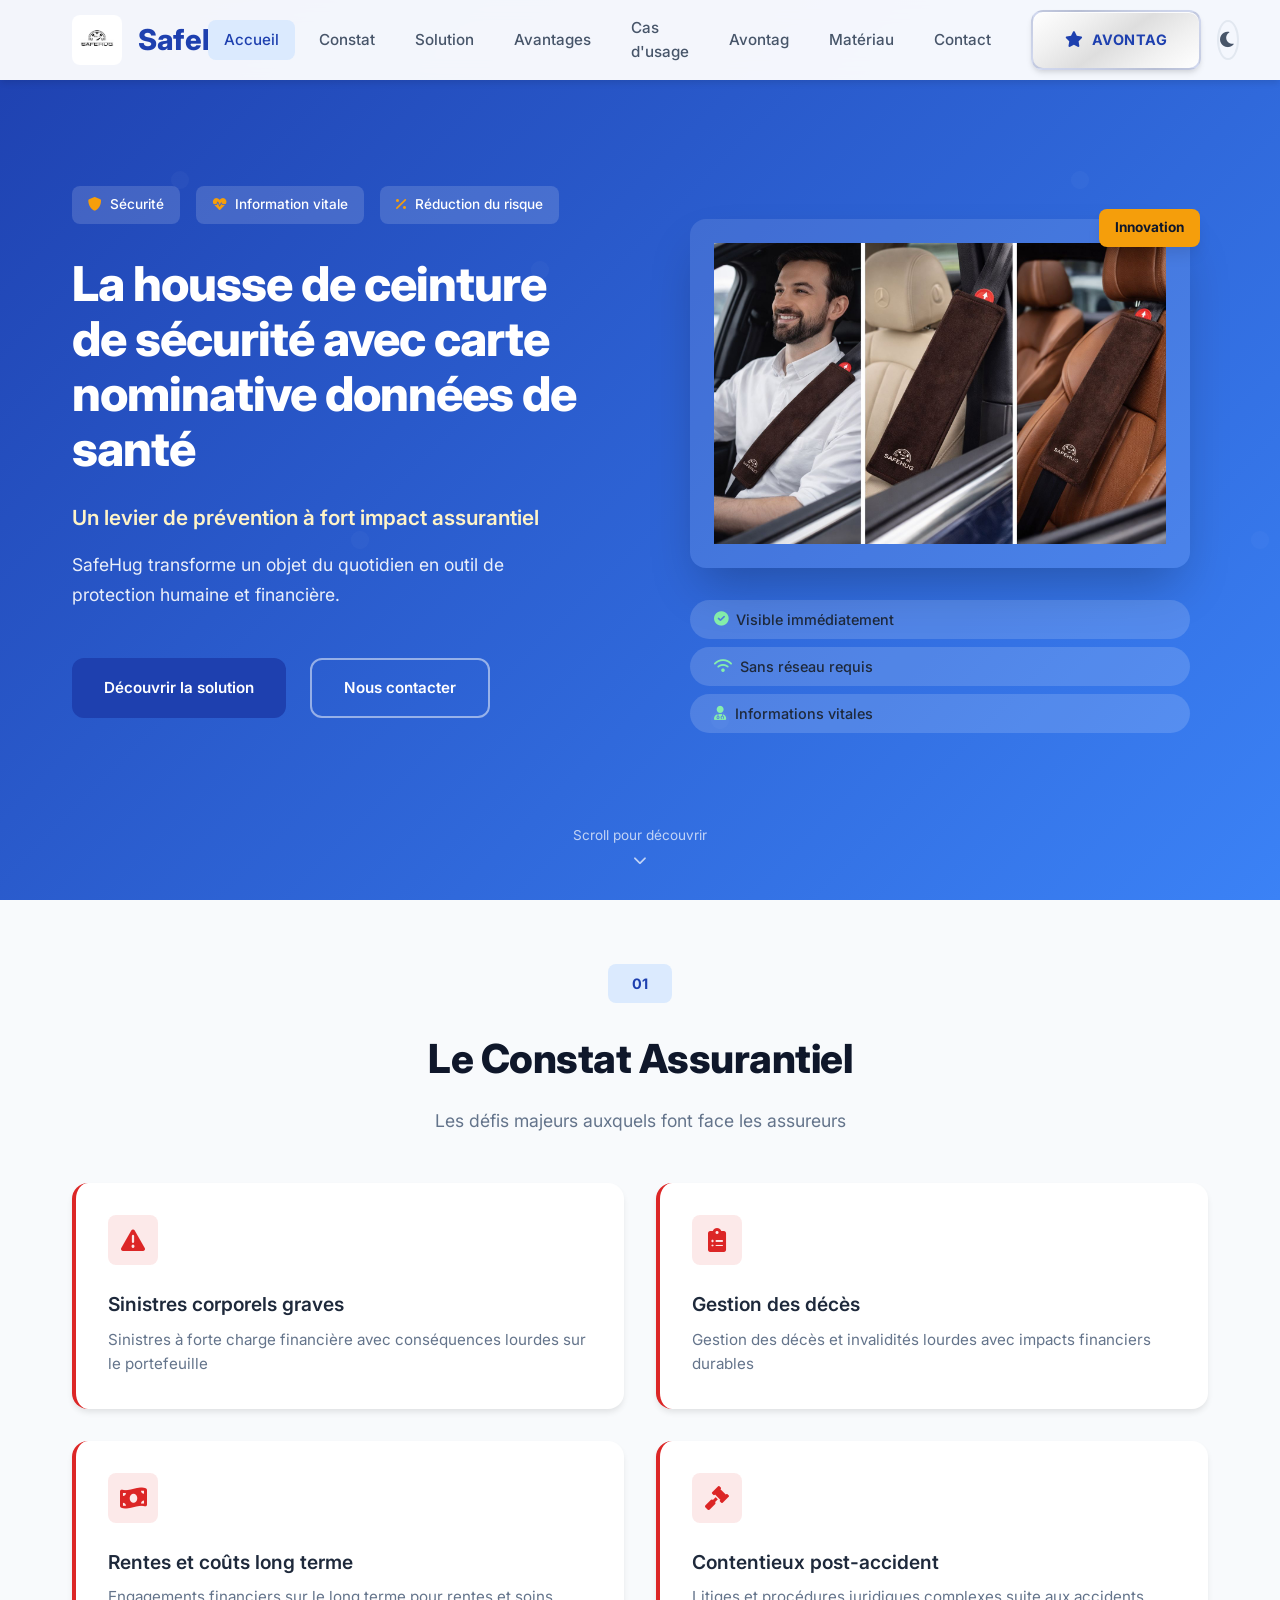
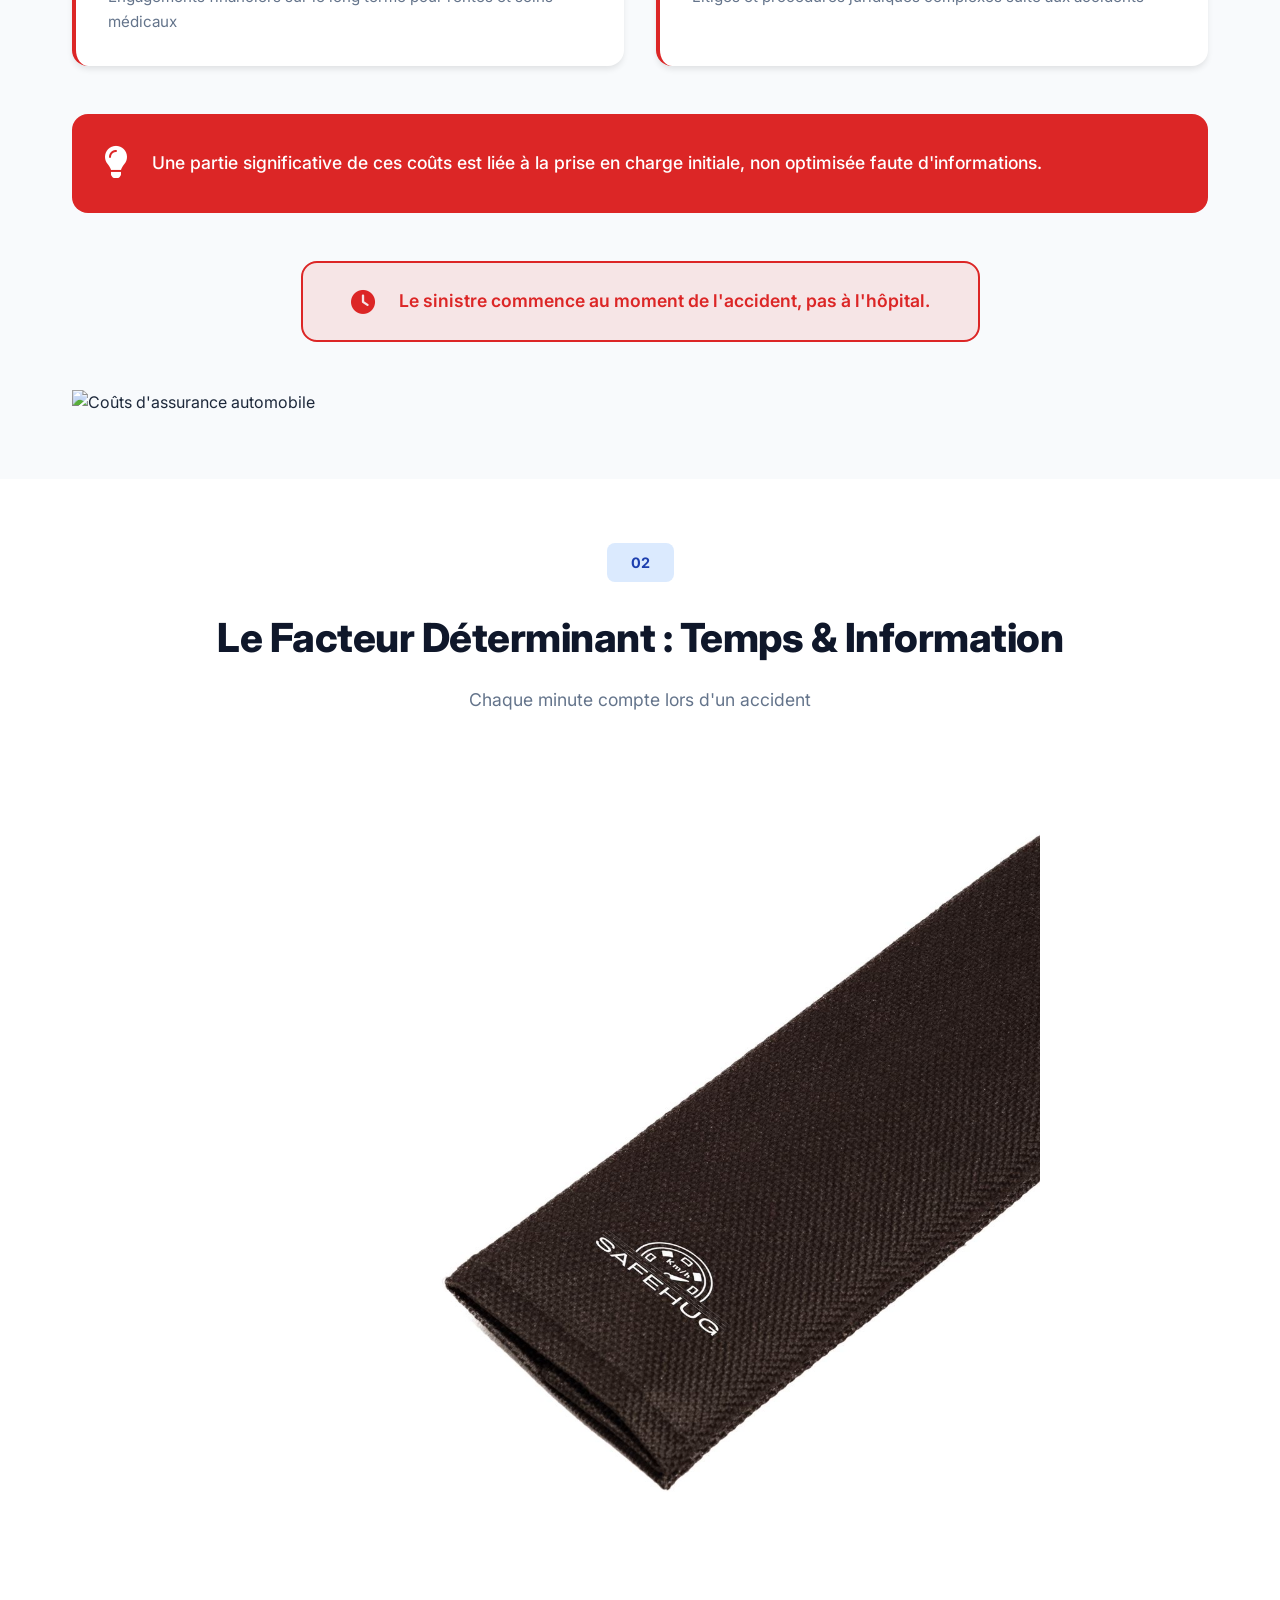
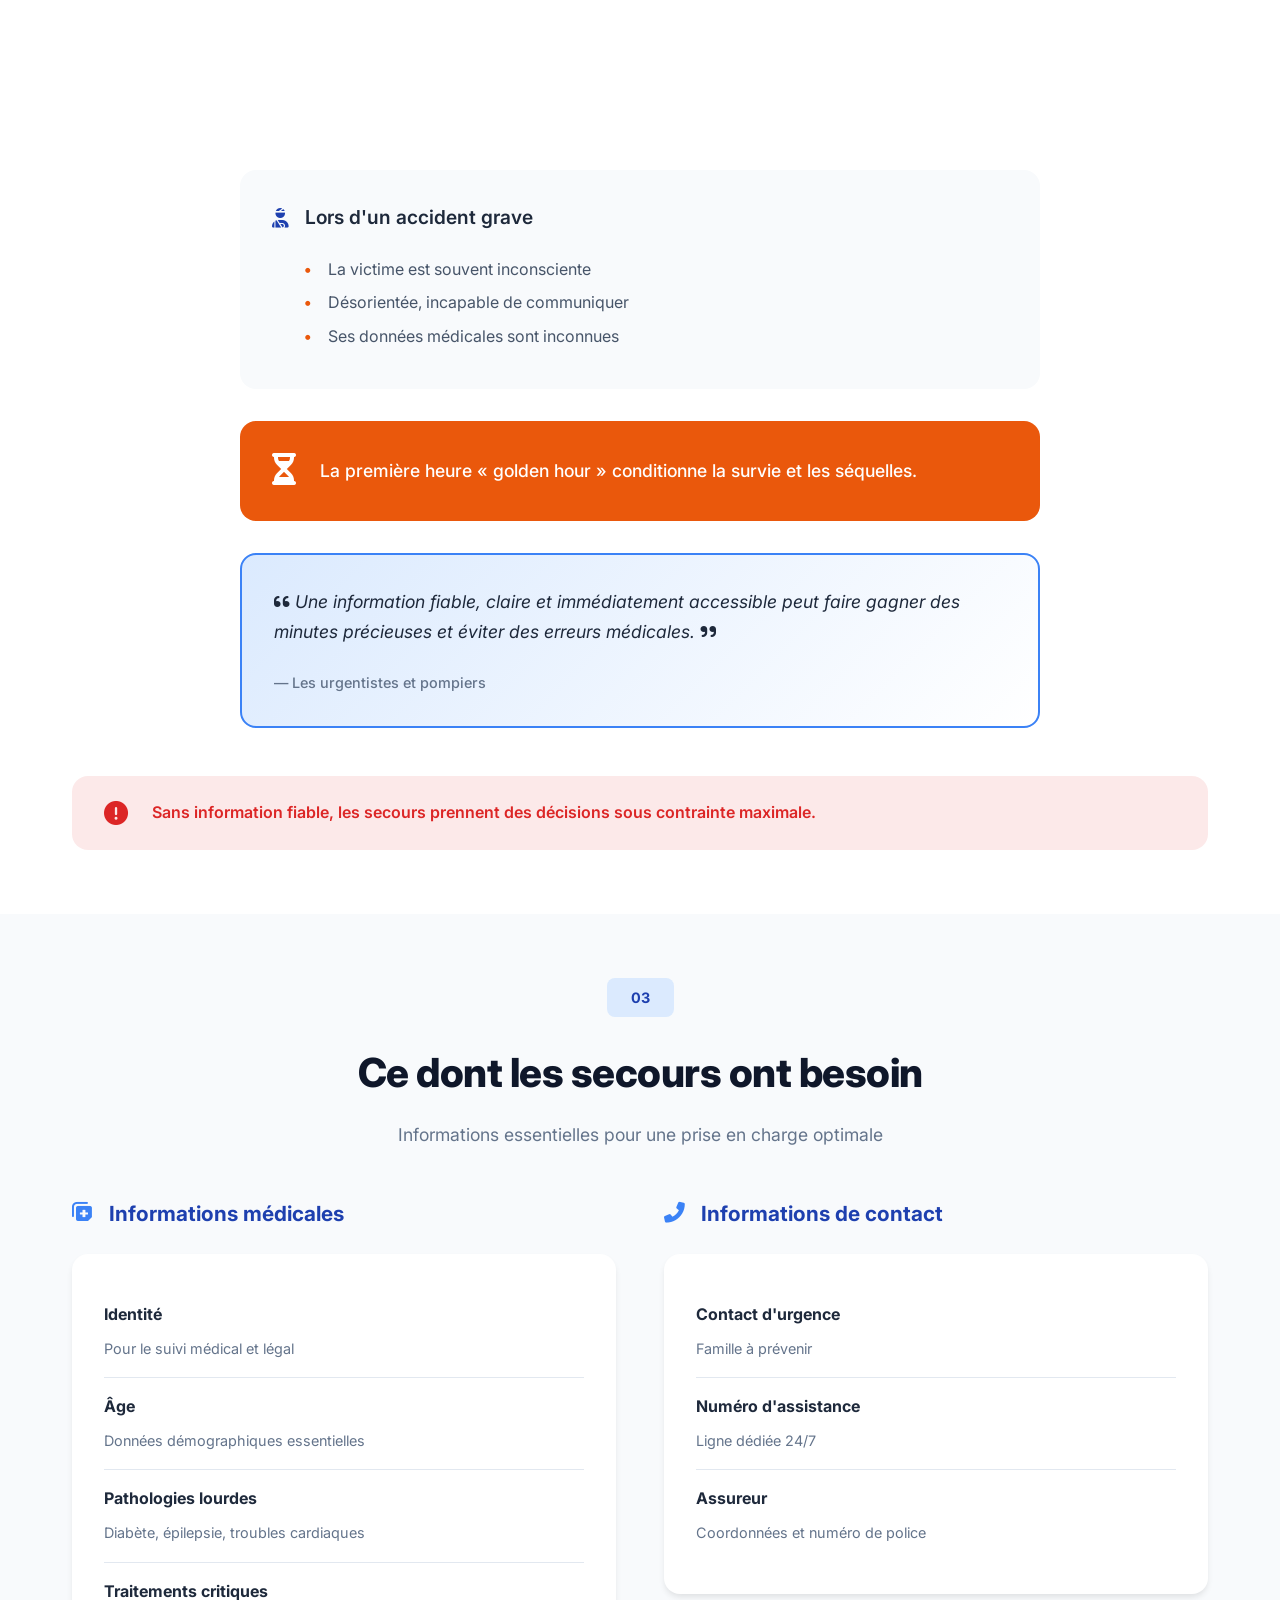
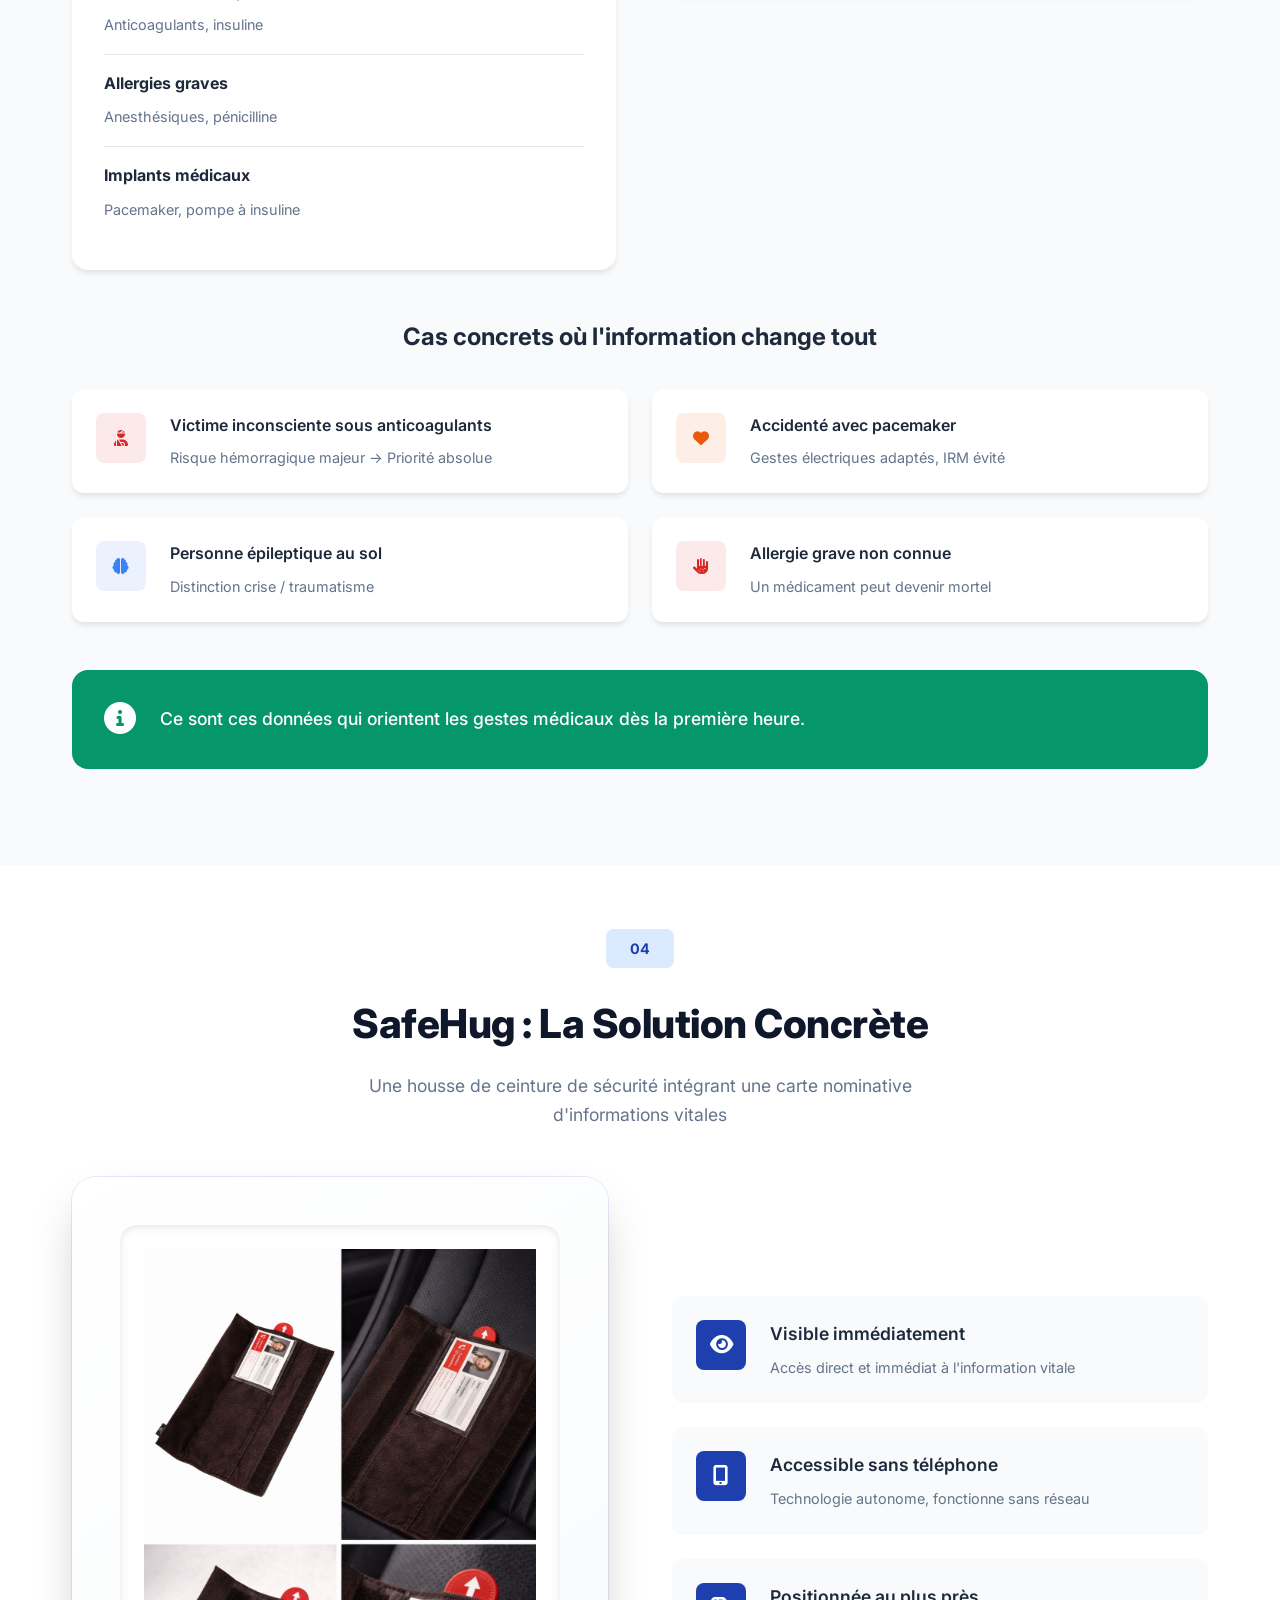
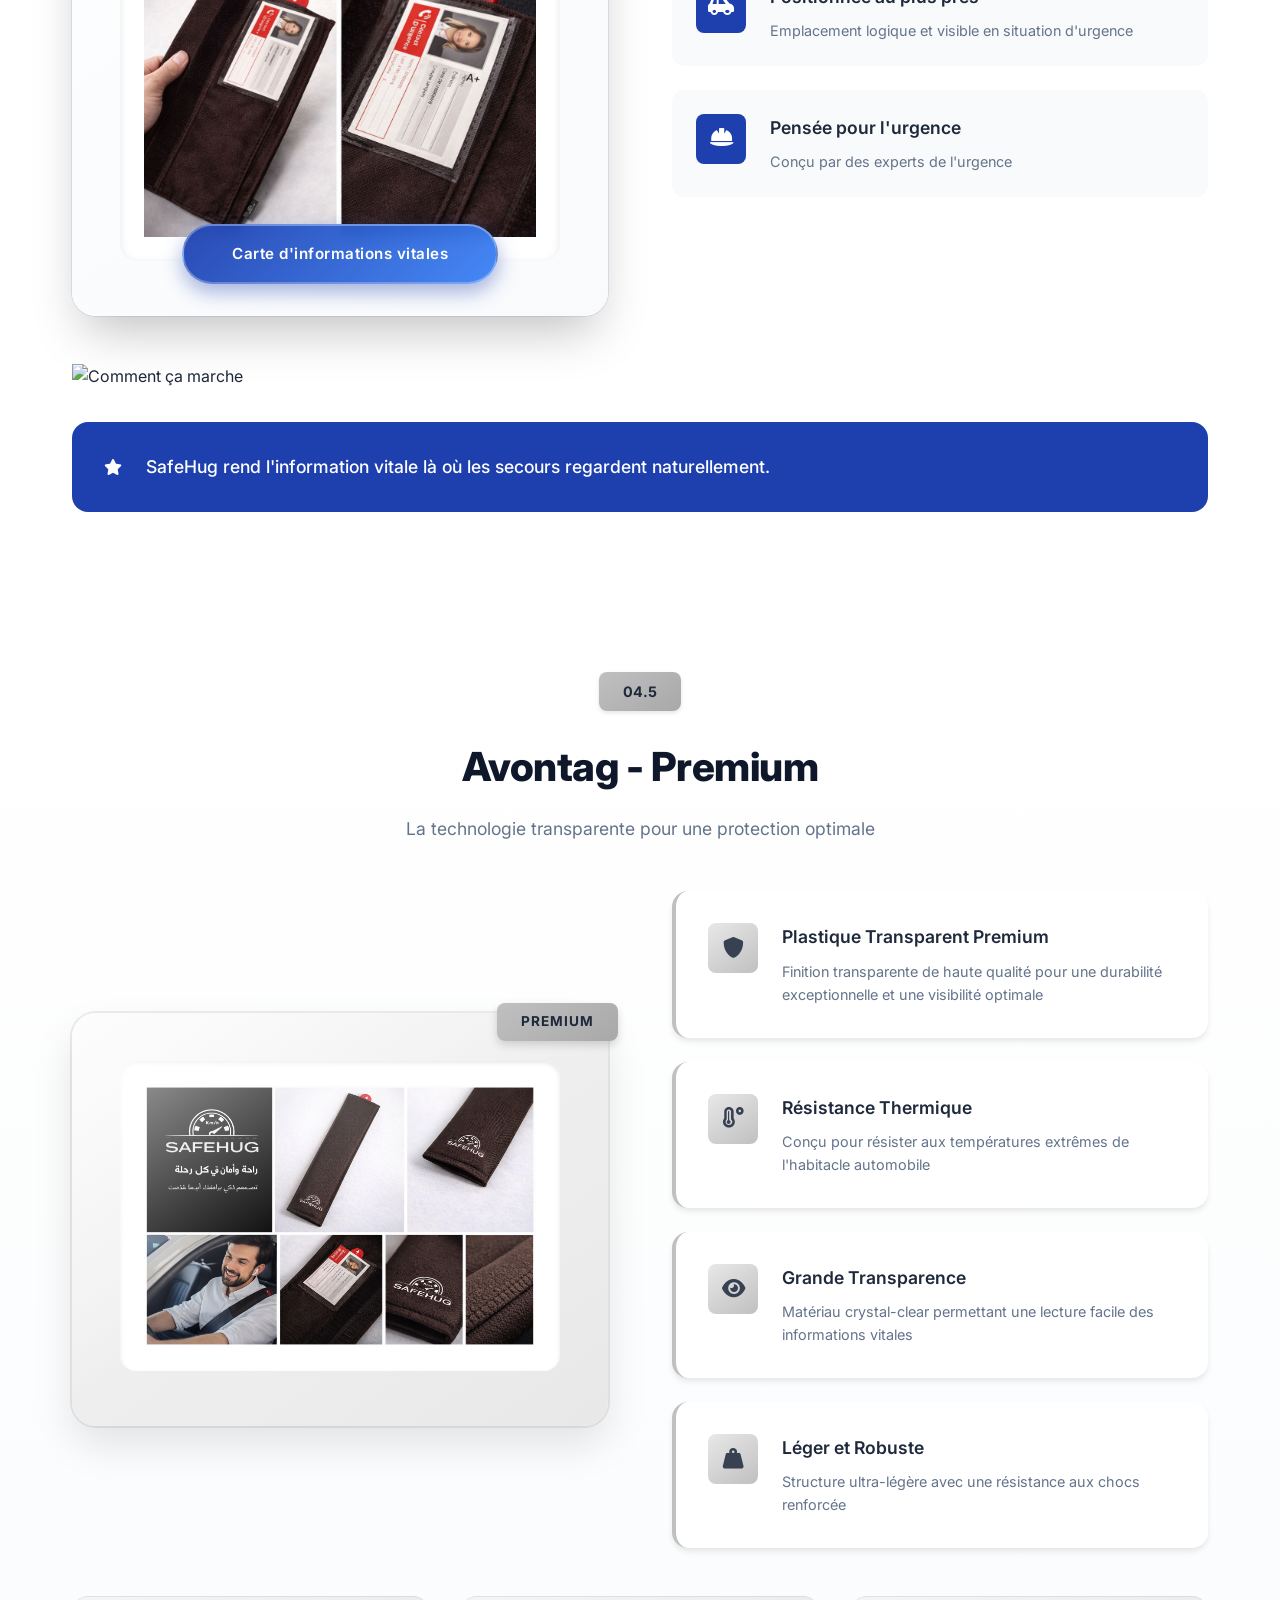
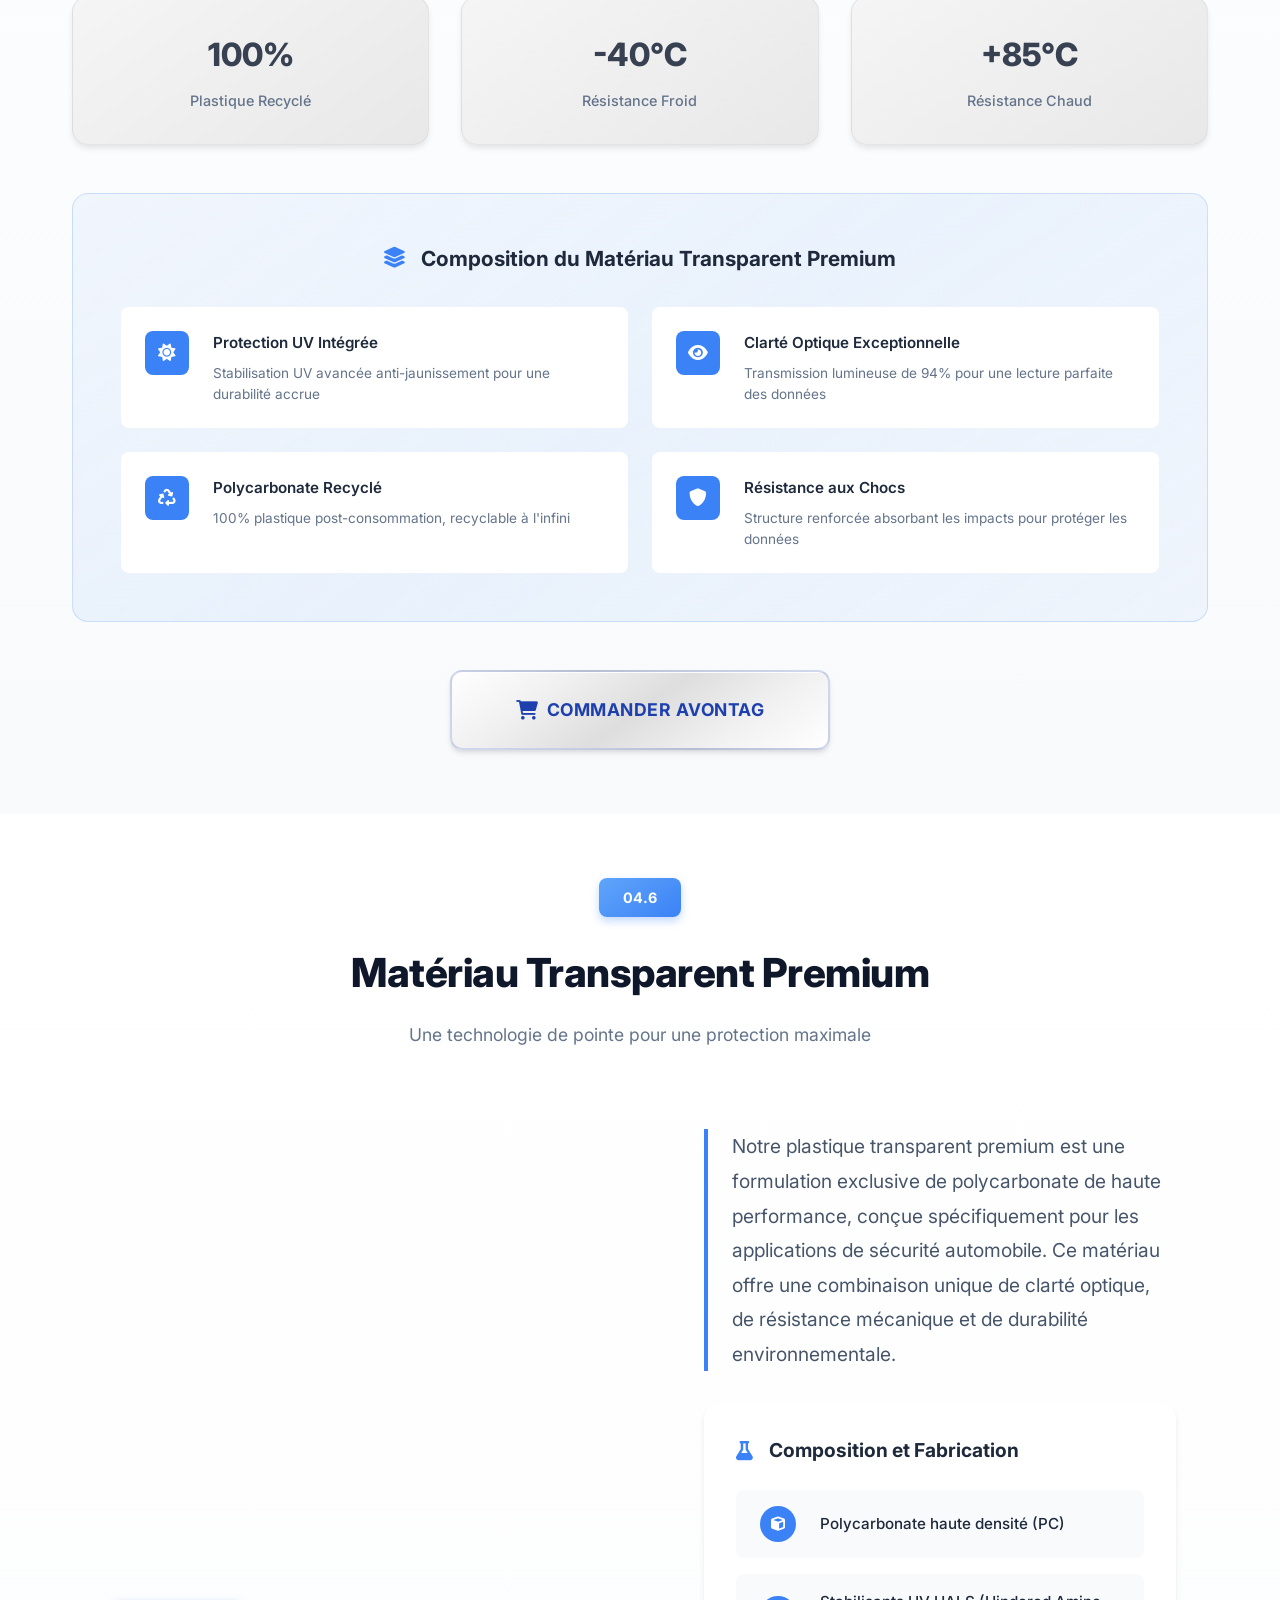
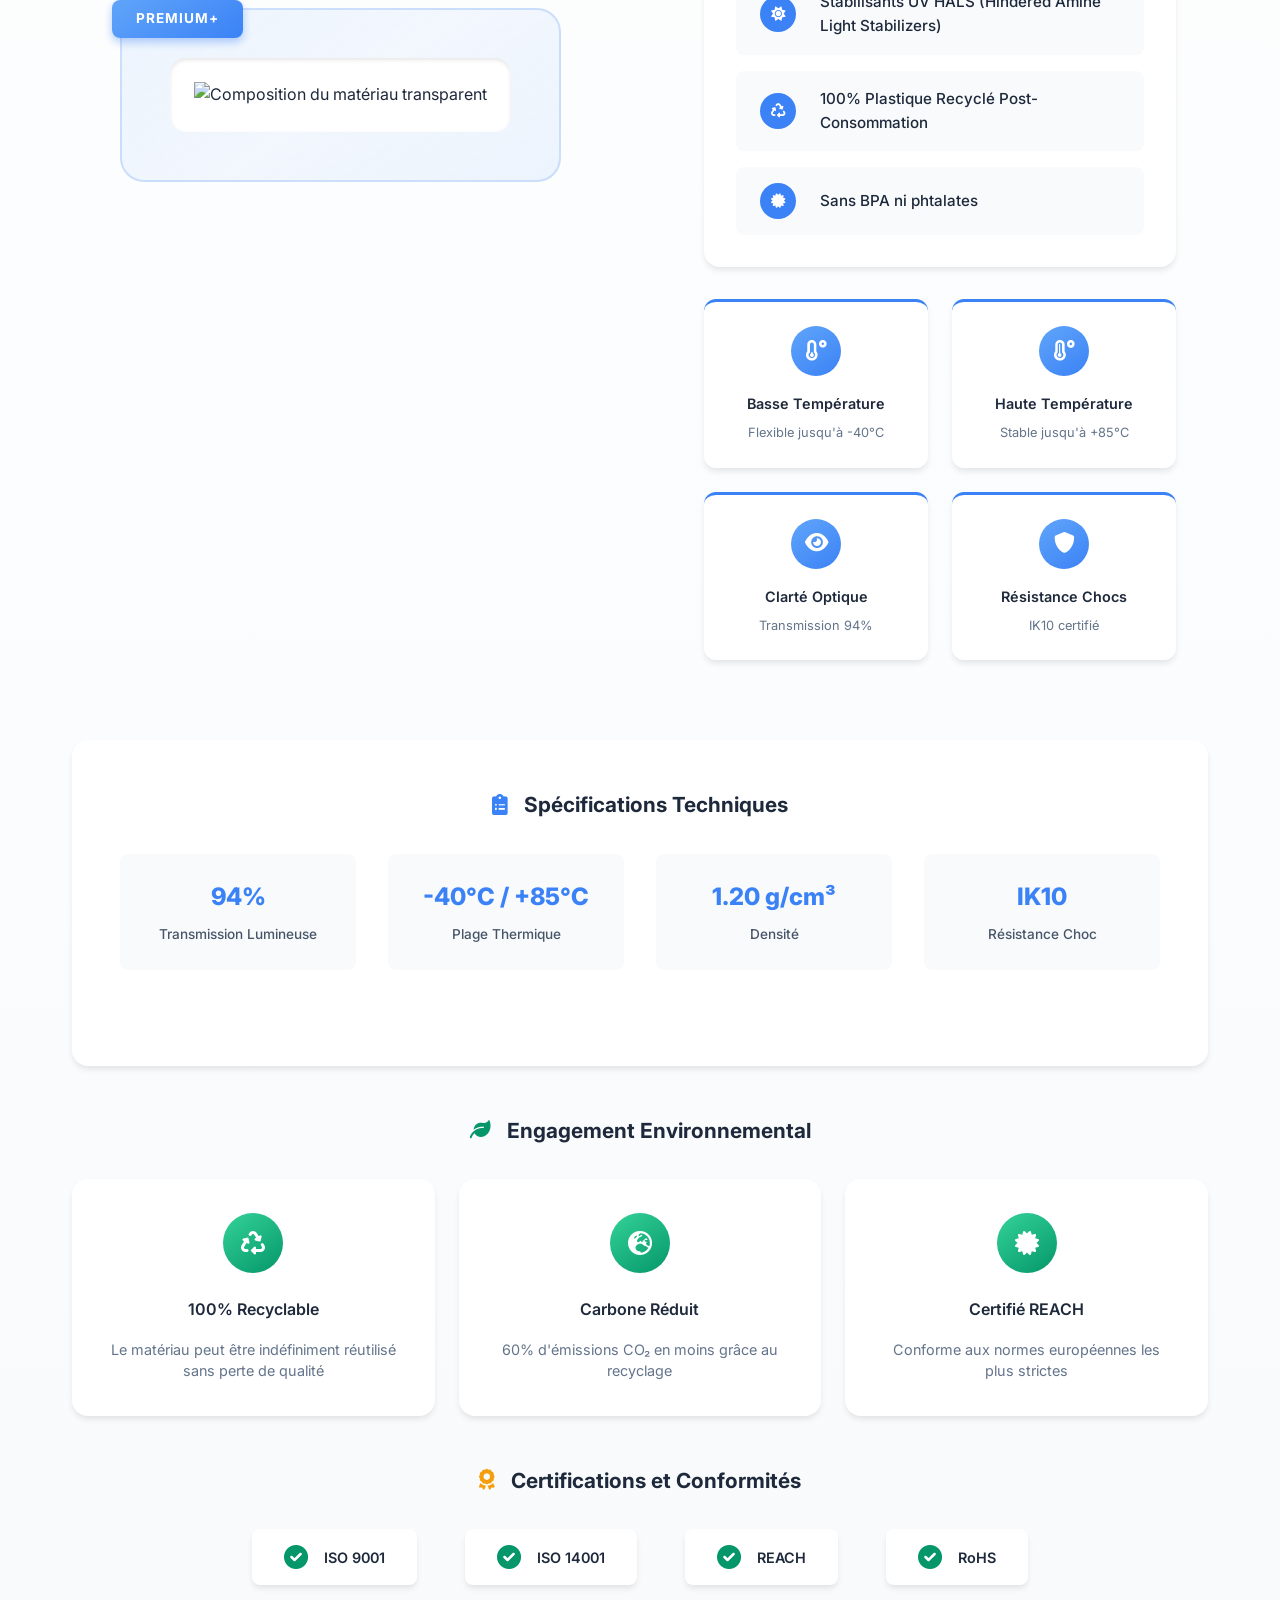
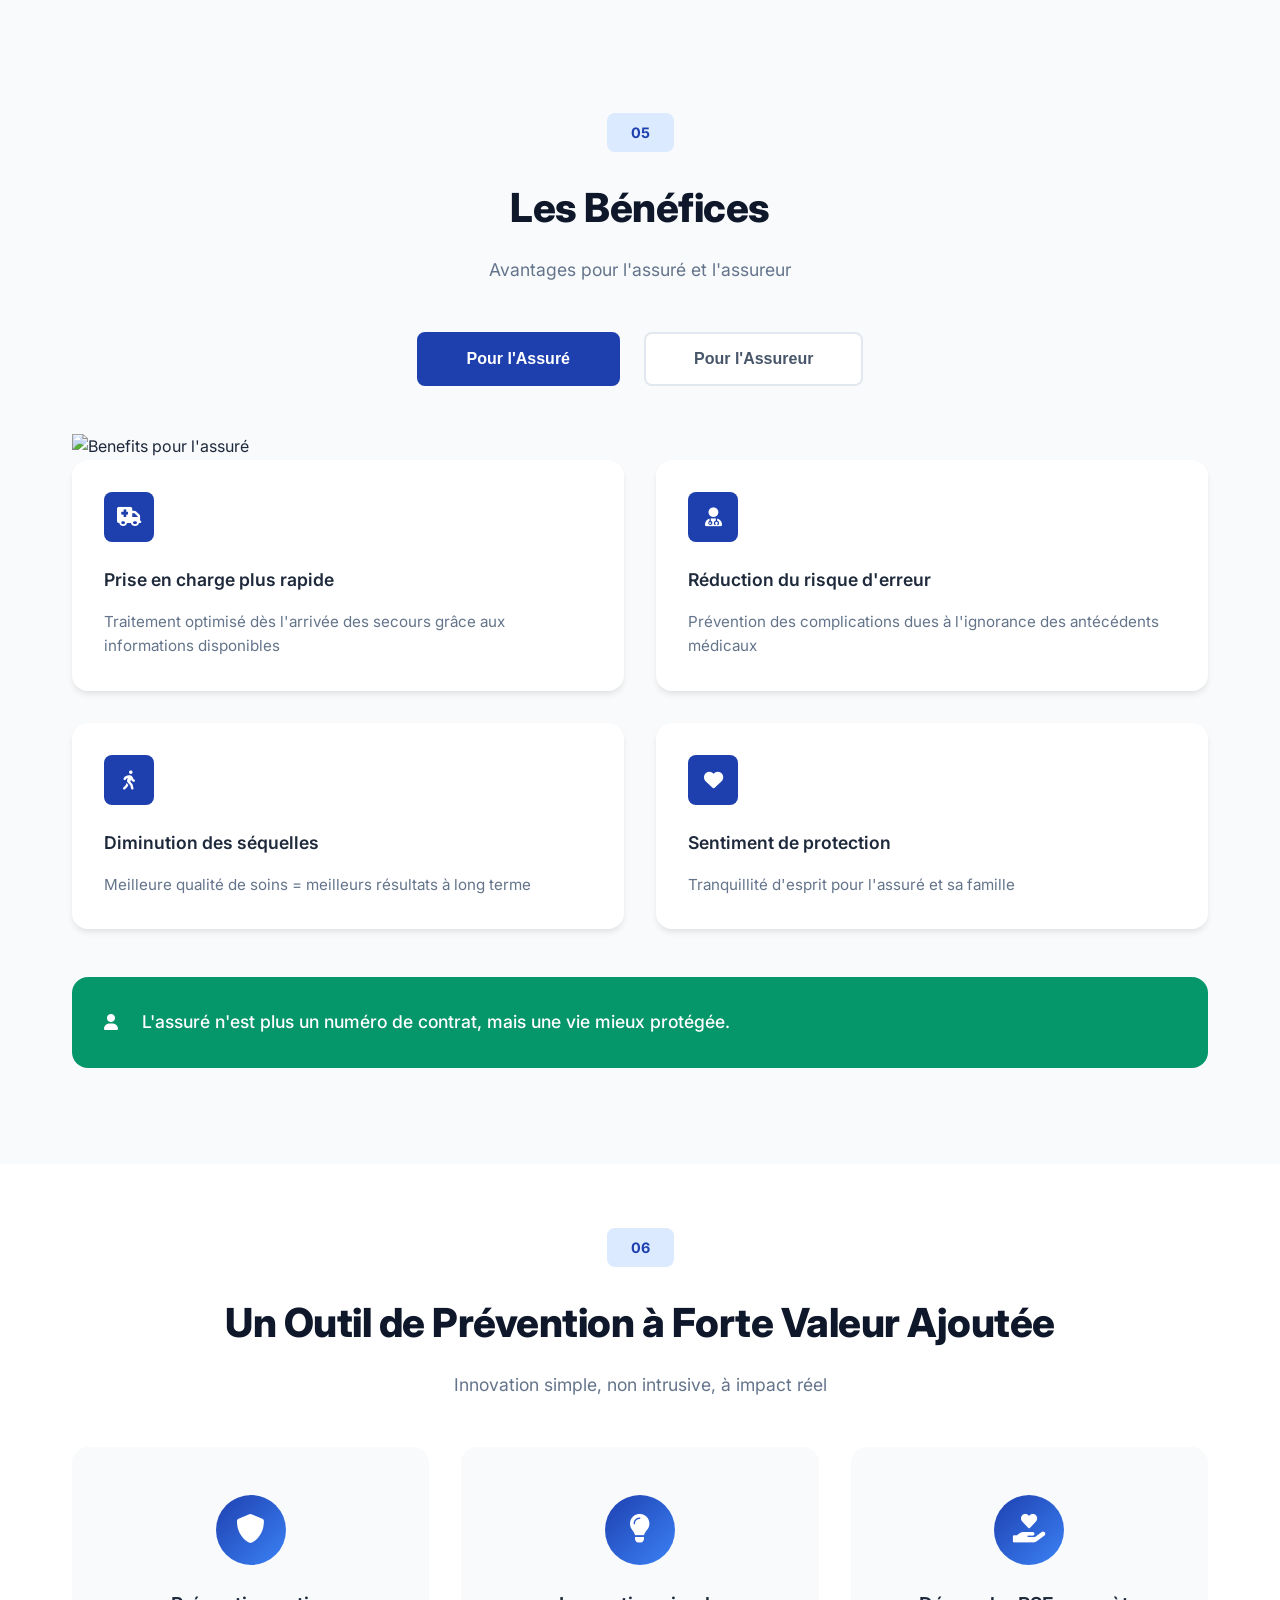
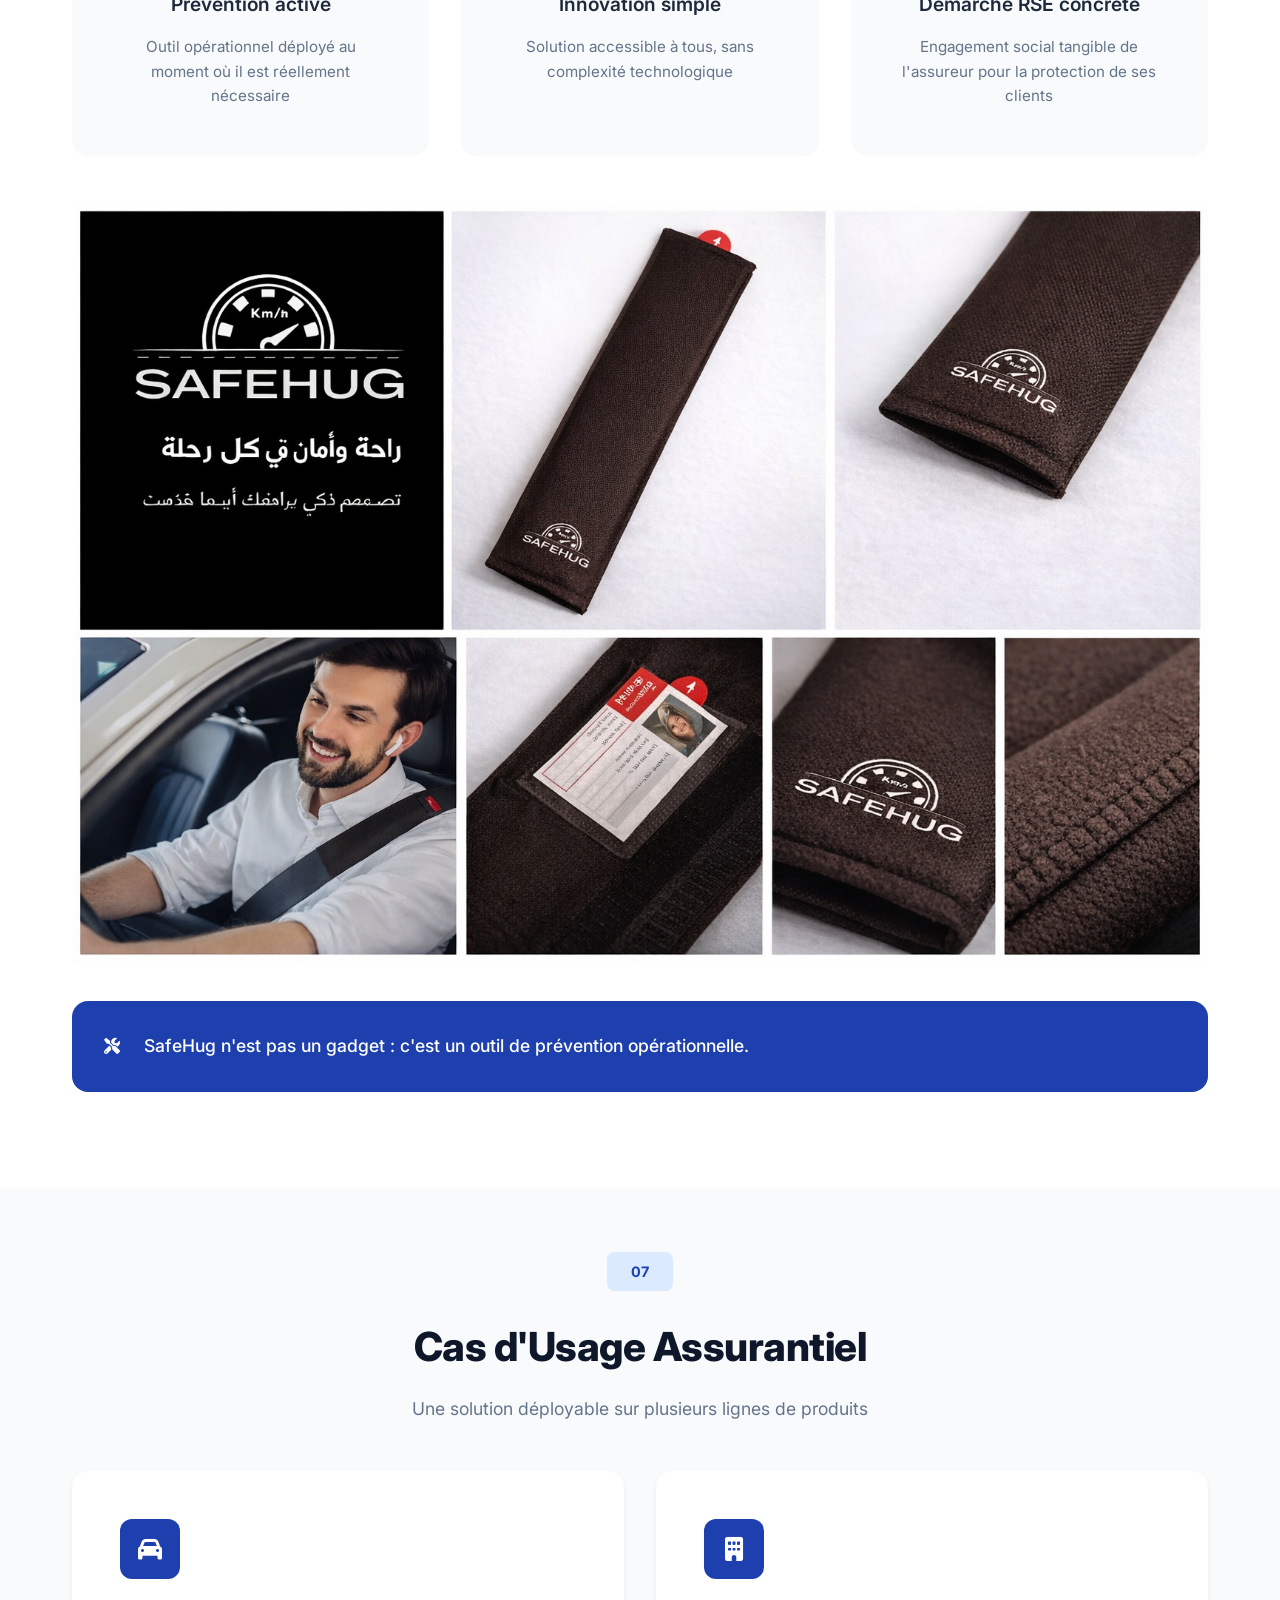
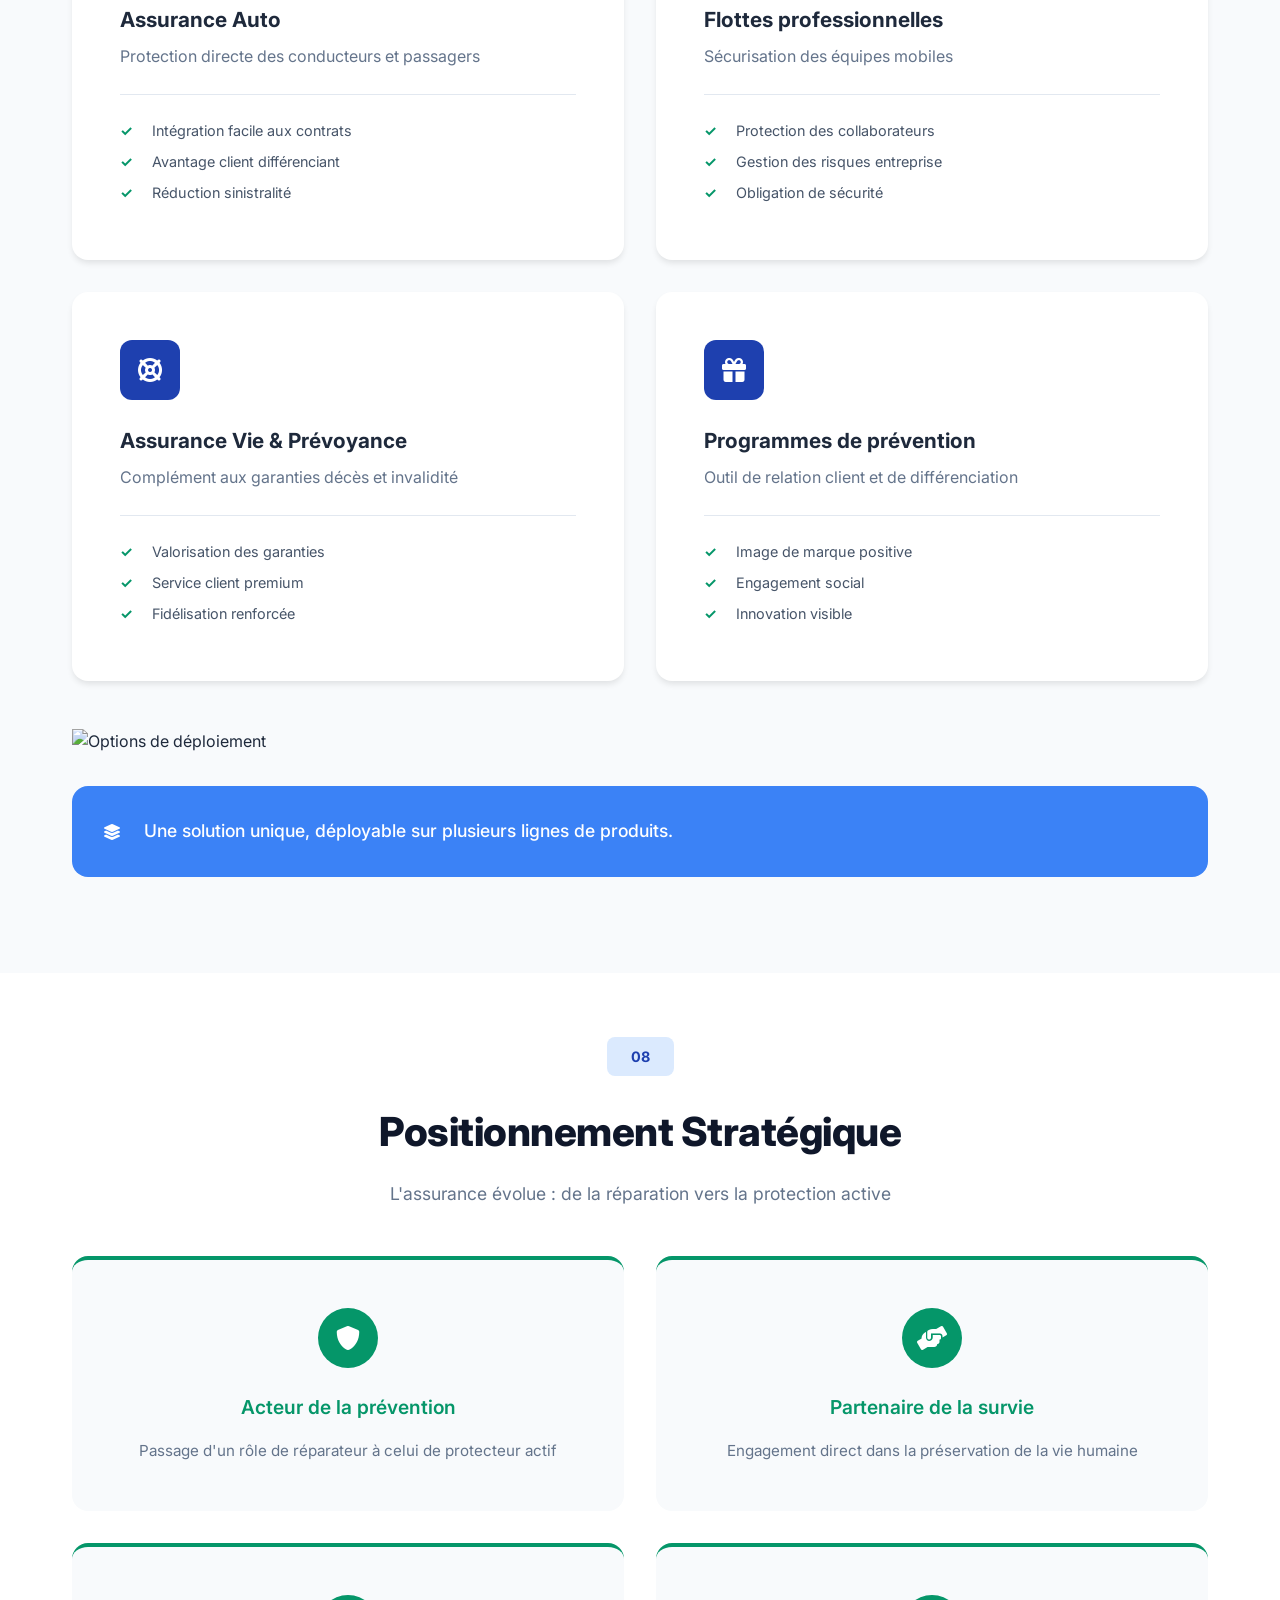
==== commit 95aac499: "Add files via upload" ====
--- a/index_old.html
+++ b/index_old.html
@@ -73,6 +73,10 @@
                     Avontag
                 </a>
             </div>
+            <button class="theme-toggle" id="theme-toggle" aria-label="Basculer le thème sombre">
+                <i class="fas fa-moon"></i>
+                <i class="fas fa-sun"></i>
+            </button>
             <div class="hamburger" id="hamburger">
                 <span class="bar"></span>
                 <span class="bar"></span>
@@ -1123,9 +1127,6 @@
         </div>
     </footer>
 
-    <!-- Mobile Menu Overlay -->
-    <div class="mobile-overlay" id="mobileOverlay"></div>
-
     <script src="script.js"></script>
 </body>
 </html>
--- a/styles.css
+++ b/styles.css
@@ -5372,3 +5372,893 @@
 [data-theme="dark"] .faq-card:hover .faq-card-number {
     color: var(--primary-blue);
 }
+
+/* ============================================
+   ENHANCED HOW IT WORKS SECTION
+   ============================================ */
+
+.how-it-works-section {
+    padding: var(--spacing-xxl) 0;
+    background: linear-gradient(180deg, var(--white) 0%, var(--light-gray) 100%);
+    position: relative;
+    overflow: hidden;
+}
+
+/* Enhanced Steps with Timeline */
+.enhanced-steps {
+    display: grid;
+    grid-template-columns: repeat(3, 1fr);
+    gap: var(--spacing-lg);
+    position: relative;
+    margin-bottom: var(--spacing-xl);
+}
+
+.step-timeline {
+    position: absolute;
+    top: 100px;
+    left: 16.67%;
+    right: 16.67%;
+    height: 4px;
+    z-index: 0;
+    display: none;
+}
+
+.timeline-line {
+    height: 100%;
+    background: linear-gradient(90deg, var(--primary-blue), var(--secondary-blue), var(--accent-green));
+    border-radius: 2px;
+}
+
+.enhanced-step-card {
+    background: var(--white);
+    border-radius: var(--border-radius-xl);
+    box-shadow: var(--shadow-light);
+    padding: var(--spacing-lg);
+    position: relative;
+    z-index: 1;
+    transition: all 0.4s ease;
+    border: 2px solid transparent;
+    overflow: hidden;
+}
+
+.enhanced-step-card::before {
+    content: '';
+    position: absolute;
+    top: 0;
+    left: 0;
+    right: 0;
+    height: 4px;
+    background: linear-gradient(90deg, var(--primary-blue), var(--secondary-blue));
+    transform: scaleX(0);
+    transition: transform 0.4s ease;
+}
+
+.enhanced-step-card:hover {
+    transform: translateY(-10px);
+    box-shadow: var(--shadow-xl);
+    border-color: var(--light-blue);
+}
+
+.enhanced-step-card:hover::before {
+    transform: scaleX(1);
+}
+
+.step-visual {
+    text-align: center;
+    margin-bottom: var(--spacing-md);
+}
+
+.step-icon-circle {
+    width: 70px;
+    height: 70px;
+    background: linear-gradient(135deg, var(--primary-blue) 0%, var(--secondary-blue) 100%);
+    border-radius: 50%;
+    display: flex;
+    align-items: center;
+    justify-content: center;
+    margin: 0 auto var(--spacing-md);
+    box-shadow: 0 10px 25px rgba(30, 64, 175, 0.3);
+    transition: transform 0.3s ease;
+}
+
+.enhanced-step-card:hover .step-icon-circle {
+    transform: scale(1.1) rotate(5deg);
+}
+
+.step-icon-circle i {
+    font-size: 1.8rem;
+    color: var(--white);
+}
+
+.step-illustration {
+    margin-top: var(--spacing-sm);
+}
+
+.step-svg {
+    width: 100%;
+    max-width: 150px;
+    height: auto;
+}
+
+.step-content {
+    text-align: center;
+    position: relative;
+}
+
+.step-number-badge {
+    position: absolute;
+    top: -10px;
+    left: 50%;
+    transform: translateX(-50%);
+    width: 32px;
+    height: 32px;
+    background: var(--accent-red);
+    color: var(--white);
+    font-weight: 800;
+    font-size: 1rem;
+    border-radius: 50%;
+    display: flex;
+    align-items: center;
+    justify-content: center;
+    box-shadow: 0 4px 10px rgba(220, 38, 38, 0.3);
+}
+
+.step-content h3 {
+    font-size: 1.3rem;
+    font-weight: 700;
+    color: var(--gray-800);
+    margin-bottom: var(--spacing-sm);
+    margin-top: var(--spacing-xs);
+}
+
+.step-content > p {
+    font-size: 0.95rem;
+    color: var(--gray-600);
+    line-height: 1.6;
+    margin-bottom: var(--spacing-md);
+}
+
+.step-features {
+    list-style: none;
+    text-align: left;
+    padding: 0;
+}
+
+.step-features li {
+    display: flex;
+    align-items: center;
+    gap: var(--spacing-sm);
+    padding: var(--spacing-xs) 0;
+    font-size: 0.9rem;
+    color: var(--gray-700);
+    border-bottom: 1px solid var(--gray-100);
+}
+
+.step-features li:last-child {
+    border-bottom: none;
+}
+
+.step-features li i {
+    color: var(--accent-green);
+    font-size: 0.8rem;
+}
+
+/* Quick Setup Box */
+.quick-setup {
+    display: flex;
+    align-items: center;
+    gap: var(--spacing-lg);
+    background: linear-gradient(135deg, var(--light-blue) 0%, var(--white) 100%);
+    border: 2px solid var(--secondary-blue);
+    border-radius: var(--border-radius-lg);
+    padding: var(--spacing-lg);
+    margin-bottom: var(--spacing-xl);
+}
+
+.setup-icon {
+    width: 60px;
+    height: 60px;
+    background: var(--primary-blue);
+    border-radius: 50%;
+    display: flex;
+    align-items: center;
+    justify-content: center;
+    flex-shrink: 0;
+}
+
+.setup-icon i {
+    font-size: 1.5rem;
+    color: var(--white);
+}
+
+.setup-content h4 {
+    font-size: 1.1rem;
+    font-weight: 700;
+    color: var(--gray-800);
+    margin-bottom: var(--spacing-xs);
+}
+
+.setup-content p {
+    font-size: 0.95rem;
+    color: var(--gray-600);
+    margin: 0;
+}
+
+/* Responsive Enhanced How It Works */
+@media (max-width: 1024px) {
+    .enhanced-steps {
+        grid-template-columns: 1fr;
+        gap: var(--spacing-md);
+    }
+    
+    .step-timeline {
+        display: none;
+    }
+    
+    .quick-setup {
+        flex-direction: column;
+        text-align: center;
+    }
+}
+
+@media (max-width: 768px) {
+    .enhanced-step-card {
+        padding: var(--spacing-md);
+    }
+    
+    .step-icon-circle {
+        width: 56px;
+        height: 56px;
+    }
+    
+    .step-icon-circle i {
+        font-size: 1.4rem;
+    }
+    
+    .step-content h3 {
+        font-size: 1.1rem;
+    }
+    
+    .setup-icon {
+        width: 48px;
+        height: 48px;
+    }
+    
+    .setup-icon i {
+        font-size: 1.2rem;
+    }
+}
+
+/* ============================================
+   EMERGENCY SERVICES SECTION
+   ============================================ */
+
+.emergency-services-section {
+    padding: var(--spacing-xxl) 0;
+    background: linear-gradient(180deg, var(--light-gray) 0%, var(--white) 100%);
+}
+
+.emergency-services-section .section-number.emergency {
+    background: linear-gradient(145deg, #DC2626, #B91C1C);
+    color: var(--white);
+}
+
+.emergency-intro {
+    display: flex;
+    align-items: center;
+    gap: var(--spacing-lg);
+    background: linear-gradient(135deg, rgba(220, 38, 38, 0.1) 0%, rgba(220, 38, 38, 0.05) 100%);
+    border: 2px solid rgba(220, 38, 38, 0.2);
+    border-radius: var(--border-radius-xl);
+    padding: var(--spacing-xl);
+    margin-bottom: var(--spacing-xl);
+}
+
+.emergency-icon {
+    width: 80px;
+    height: 80px;
+    background: var(--accent-red);
+    border-radius: 50%;
+    display: flex;
+    align-items: center;
+    justify-content: center;
+    flex-shrink: 0;
+}
+
+.emergency-icon i {
+    font-size: 2rem;
+    color: var(--white);
+}
+
+.emergency-text p {
+    font-size: 1.1rem;
+    color: var(--gray-700);
+    line-height: 1.7;
+    margin: 0;
+}
+
+/* Services Grid */
+.services-grid {
+    display: grid;
+    grid-template-columns: repeat(4, 1fr);
+    gap: var(--spacing-lg);
+    margin-bottom: var(--spacing-xl);
+}
+
+.service-card {
+    background: var(--white);
+    border-radius: var(--border-radius-lg);
+    padding: var(--spacing-lg);
+    box-shadow: var(--shadow-light);
+    transition: all 0.3s ease;
+    border-top: 4px solid transparent;
+}
+
+.service-card:hover {
+    transform: translateY(-8px);
+    box-shadow: var(--shadow-xl);
+}
+
+.service-card:nth-child(1) { border-top-color: #3B82F6; }
+.service-card:nth-child(2) { border-top-color: #DC2626; }
+.service-card:nth-child(3) { border-top-color: #1E40AF; }
+.service-card:nth-child(4) { border-top-color: #059669; }
+
+.service-icon {
+    width: 60px;
+    height: 60px;
+    border-radius: var(--border-radius-md);
+    display: flex;
+    align-items: center;
+    justify-content: center;
+    margin-bottom: var(--spacing-md);
+}
+
+.service-icon i {
+    font-size: 1.5rem;
+    color: var(--white);
+}
+
+.service-icon.paramedics { background: linear-gradient(145deg, #3B82F6, #1E40AF); }
+.service-icon.firefighters { background: linear-gradient(145deg, #DC2626, #B91C1C); }
+.service-icon.police { background: linear-gradient(145deg, #1E40AF, #1E3A5F); }
+.service-icon.emergency { background: linear-gradient(145deg, #059669, #047857); }
+
+.service-card h3 {
+    font-size: 1.1rem;
+    font-weight: 700;
+    color: var(--gray-800);
+    margin-bottom: var(--spacing-sm);
+}
+
+.service-card > p {
+    font-size: 0.9rem;
+    color: var(--gray-600);
+    line-height: 1.6;
+    margin-bottom: var(--spacing-md);
+}
+
+.service-benefits {
+    list-style: none;
+    padding: 0;
+}
+
+.service-benefits li {
+    display: flex;
+    align-items: center;
+    gap: var(--spacing-sm);
+    padding: var(--spacing-xs) 0;
+    font-size: 0.85rem;
+    color: var(--gray-700);
+}
+
+.service-benefits li i {
+    color: var(--accent-green);
+    font-size: 0.8rem;
+}
+
+/* Response Flow */
+.response-flow {
+    background: var(--white);
+    border-radius: var(--border-radius-xl);
+    padding: var(--spacing-xl);
+    box-shadow: var(--shadow-light);
+    margin-bottom: var(--spacing-xl);
+}
+
+.response-flow h3 {
+    font-size: 1.3rem;
+    font-weight: 700;
+    color: var(--gray-800);
+    margin-bottom: var(--spacing-lg);
+    text-align: center;
+    display: flex;
+    align-items: center;
+    justify-content: center;
+    gap: var(--spacing-sm);
+}
+
+.response-flow h3 i {
+    color: var(--accent-red);
+}
+
+.flow-timeline {
+    display: flex;
+    align-items: center;
+    justify-content: center;
+    gap: var(--spacing-sm);
+    flex-wrap: wrap;
+}
+
+.flow-step {
+    text-align: center;
+    max-width: 150px;
+}
+
+.flow-icon {
+    width: 60px;
+    height: 60px;
+    background: linear-gradient(135deg, var(--primary-blue) 0%, var(--secondary-blue) 100%);
+    border-radius: 50%;
+    display: flex;
+    align-items: center;
+    justify-content: center;
+    margin: 0 auto var(--spacing-sm);
+}
+
+.flow-icon i {
+    font-size: 1.3rem;
+    color: var(--white);
+}
+
+.flow-content h4 {
+    font-size: 1rem;
+    font-weight: 700;
+    color: var(--gray-800);
+    margin-bottom: var(--spacing-xs);
+}
+
+.flow-content p {
+    font-size: 0.85rem;
+    color: var(--gray-600);
+    margin: 0;
+}
+
+.flow-arrow {
+    color: var(--secondary-blue);
+    font-size: 1.2rem;
+}
+
+/* Emergency CTA */
+.cta-section.emergency-cta {
+    text-align: center;
+    background: linear-gradient(135deg, rgba(220, 38, 38, 0.1) 0%, rgba(220, 38, 38, 0.05) 100%);
+    border-radius: var(--border-radius-xl);
+    padding: var(--spacing-xl);
+    border: 2px solid rgba(220, 38, 38, 0.2);
+}
+
+.cta-section.emergency-cta h3 {
+    font-size: 1.5rem;
+    font-weight: 700;
+    color: var(--gray-800);
+    margin-bottom: var(--spacing-sm);
+}
+
+.cta-section.emergency-cta p {
+    font-size: 1rem;
+    color: var(--gray-600);
+    margin-bottom: var(--spacing-lg);
+}
+
+/* Emergency Section Responsive */
+@media (max-width: 1024px) {
+    .services-grid {
+        grid-template-columns: repeat(2, 1fr);
+    }
+}
+
+@media (max-width: 768px) {
+    .emergency-intro {
+        flex-direction: column;
+        text-align: center;
+        padding: var(--spacing-md);
+    }
+    
+    .emergency-icon {
+        width: 60px;
+        height: 60px;
+    }
+    
+    .emergency-icon i {
+        font-size: 1.5rem;
+    }
+    
+    .services-grid {
+        grid-template-columns: 1fr;
+    }
+    
+    .flow-timeline {
+        flex-direction: column;
+    }
+    
+    .flow-arrow {
+        transform: rotate(90deg);
+    }
+    
+    .flow-step {
+        max-width: 100%;
+    }
+}
+
+/* ============================================
+   AMBULANCE SECTION
+   ============================================ */
+
+.ambulance-section {
+    padding: var(--spacing-xxl) 0;
+    background: var(--white);
+}
+
+.ambulance-showcase {
+    display: grid;
+    grid-template-columns: 1fr 1fr;
+    gap: var(--spacing-xxl);
+    align-items: center;
+    margin-bottom: var(--spacing-xl);
+}
+
+.ambulance-visual {
+    display: flex;
+    justify-content: center;
+}
+
+.ambulance-illustration {
+    max-width: 100%;
+}
+
+.ambulance-svg {
+    width: 100%;
+    max-width: 450px;
+    height: auto;
+}
+
+.ambulance-features h3 {
+    font-size: 1.5rem;
+    font-weight: 700;
+    color: var(--gray-800);
+    margin-bottom: var(--spacing-lg);
+}
+
+.fleet-benefit {
+    display: flex;
+    align-items: flex-start;
+    gap: var(--spacing-md);
+    padding: var(--spacing-md);
+    background: var(--light-gray);
+    border-radius: var(--border-radius-md);
+    margin-bottom: var(--spacing-md);
+    transition: all 0.3s ease;
+}
+
+.fleet-benefit:hover {
+    background: var(--light-blue);
+    transform: translateX(10px);
+}
+
+.benefit-icon {
+    width: 50px;
+    height: 50px;
+    background: var(--primary-blue);
+    border-radius: var(--border-radius);
+    display: flex;
+    align-items: center;
+    justify-content: center;
+    flex-shrink: 0;
+}
+
+.benefit-icon i {
+    font-size: 1.2rem;
+    color: var(--white);
+}
+
+.benefit-content h4 {
+    font-size: 1rem;
+    font-weight: 600;
+    color: var(--gray-800);
+    margin-bottom: var(--spacing-xs);
+}
+
+.benefit-content p {
+    font-size: 0.9rem;
+    color: var(--gray-600);
+    margin: 0;
+}
+
+/* Fleet Options */
+.fleet-options {
+    background: var(--light-gray);
+    border-radius: var(--border-radius-xl);
+    padding: var(--spacing-xl);
+    margin-bottom: var(--spacing-xl);
+}
+
+.fleet-options h3 {
+    font-size: 1.3rem;
+    font-weight: 700;
+    color: var(--gray-800);
+    margin-bottom: var(--spacing-lg);
+    text-align: center;
+    display: flex;
+    align-items: center;
+    justify-content: center;
+    gap: var(--spacing-sm);
+}
+
+.fleet-options h3 i {
+    color: var(--primary-blue);
+}
+
+.options-grid {
+    display: grid;
+    grid-template-columns: repeat(3, 1fr);
+    gap: var(--spacing-lg);
+}
+
+.option-card {
+    background: var(--white);
+    border-radius: var(--border-radius-lg);
+    padding: var(--spacing-lg);
+    text-align: center;
+    box-shadow: var(--shadow-light);
+    transition: all 0.3s ease;
+    position: relative;
+    border: 2px solid transparent;
+}
+
+.option-card:hover {
+    transform: translateY(-5px);
+    box-shadow: var(--shadow-medium);
+}
+
+.option-card.featured {
+    border-color: var(--primary-blue);
+    transform: scale(1.05);
+}
+
+.option-card.featured:hover {
+    transform: scale(1.05) translateY(-5px);
+}
+
+.option-badge {
+    position: absolute;
+    top: -12px;
+    left: 50%;
+    transform: translateX(-50%);
+    background: var(--primary-blue);
+    color: var(--white);
+    padding: var(--spacing-xs) var(--spacing-md);
+    border-radius: var(--border-radius);
+    font-size: 0.75rem;
+    font-weight: 700;
+    text-transform: uppercase;
+    letter-spacing: 0.5px;
+}
+
+.option-icon {
+    width: 60px;
+    height: 60px;
+    background: linear-gradient(145deg, var(--light-blue) 0%, var(--primary-blue) 100%);
+    border-radius: 50%;
+    display: flex;
+    align-items: center;
+    justify-content: center;
+    margin: 0 auto var(--spacing-md);
+}
+
+.option-icon i {
+    font-size: 1.5rem;
+    color: var(--white);
+}
+
+.option-card h4 {
+    font-size: 1.1rem;
+    font-weight: 700;
+    color: var(--gray-800);
+    margin-bottom: var(--spacing-sm);
+}
+
+.option-card > p {
+    font-size: 0.9rem;
+    color: var(--gray-600);
+    margin-bottom: var(--spacing-md);
+    line-height: 1.5;
+}
+
+.option-price {
+    display: inline-block;
+    padding: var(--spacing-xs) var(--spacing-md);
+    background: var(--light-blue);
+    color: var(--primary-blue);
+    font-weight: 700;
+    font-size: 0.9rem;
+    border-radius: var(--border-radius);
+}
+
+/* Ambulance Section Responsive */
+@media (max-width: 1024px) {
+    .ambulance-showcase {
+        grid-template-columns: 1fr;
+        gap: var(--spacing-lg);
+    }
+    
+    .ambulance-visual {
+        order: 0;
+    }
+    
+    .ambulance-features {
+        order: 1;
+    }
+    
+    .options-grid {
+        grid-template-columns: 1fr;
+    }
+    
+    .option-card.featured {
+        transform: scale(1);
+    }
+    
+    .option-card.featured:hover {
+        transform: translateY(-5px);
+    }
+}
+
+@media (max-width: 768px) {
+    .fleet-benefit {
+        flex-direction: column;
+        text-align: center;
+        align-items: center;
+    }
+    
+    .options-grid {
+        gap: var(--spacing-md);
+    }
+    
+    .option-card {
+        padding: var(--spacing-md);
+    }
+}
+
+/* Dark Mode Enhanced How It Works */
+[data-theme="dark"] .how-it-works-section {
+    background: linear-gradient(180deg, var(--bg-primary) 0%, var(--bg-secondary) 100%);
+}
+
+[data-theme="dark"] .enhanced-step-card {
+    background: var(--bg-primary);
+}
+
+[data-theme="dark"] .enhanced-step-card h3 {
+    color: var(--text-primary);
+}
+
+[data-theme="dark"] .enhanced-step-card > p {
+    color: var(--text-secondary);
+}
+
+[data-theme="dark"] .step-features li {
+    color: var(--text-secondary);
+    border-color: var(--gray-200);
+}
+
+[data-theme="dark"] .quick-setup {
+    background: linear-gradient(135deg, rgba(59, 130, 246, 0.2) 0%, var(--bg-primary) 100%);
+    border-color: rgba(59, 130, 246, 0.3);
+}
+
+[data-theme="dark"] .quick-setup h4 {
+    color: var(--text-primary);
+}
+
+[data-theme="dark"] .quick-setup p {
+    color: var(--text-secondary);
+}
+
+/* Dark Mode Emergency Services */
+[data-theme="dark"] .emergency-services-section {
+    background: linear-gradient(180deg, var(--bg-secondary) 0%, var(--bg-primary) 100%);
+}
+
+[data-theme="dark"] .emergency-text p {
+    color: var(--text-secondary);
+}
+
+[data-theme="dark"] .service-card {
+    background: var(--bg-primary);
+}
+
+[data-theme="dark"] .service-card h3 {
+    color: var(--text-primary);
+}
+
+[data-theme="dark"] .service-card > p {
+    color: var(--text-muted);
+}
+
+[data-theme="dark"] .service-benefits li {
+    color: var(--text-secondary);
+}
+
+[data-theme="dark"] .response-flow {
+    background: var(--bg-primary);
+}
+
+[data-theme="dark"] .response-flow h3 {
+    color: var(--text-primary);
+}
+
+[data-theme="dark"] .flow-content h4 {
+    color: var(--text-primary);
+}
+
+[data-theme="dark"] .flow-content p {
+    color: var(--text-muted);
+}
+
+[data-theme="dark"] .cta-section.emergency-cta {
+    background: linear-gradient(135deg, rgba(220, 38, 38, 0.2) 0%, var(--bg-primary) 100%);
+    border-color: rgba(220, 38, 38, 0.3);
+}
+
+[data-theme="dark"] .cta-section.emergency-cta h3 {
+    color: var(--text-primary);
+}
+
+[data-theme="dark"] .cta-section.emergency-cta p {
+    color: var(--text-muted);
+}
+
+/* Dark Mode Ambulance */
+[data-theme="dark"] .ambulance-section {
+    background: var(--bg-primary);
+}
+
+[data-theme="dark"] .ambulance-features h3 {
+    color: var(--text-primary);
+}
+
+[data-theme="dark"] .fleet-benefit {
+    background: var(--bg-secondary);
+}
+
+[data-theme="dark"] .fleet-benefit:hover {
+    background: rgba(59, 130, 246, 0.2);
+}
+
+[data-theme="dark"] .fleet-benefit h4 {
+    color: var(--text-primary);
+}
+
+[data-theme="dark"] .fleet-benefit p {
+    color: var(--text-secondary);
+}
+
+[data-theme="dark"] .fleet-options {
+    background: var(--bg-secondary);
+}
+
+[data-theme="dark"] .fleet-options h3 {
+    color: var(--text-primary);
+}
+
+[data-theme="dark"] .option-card {
+    background: var(--bg-primary);
+}
+
+[data-theme="dark"] .option-card h4 {
+    color: var(--text-primary);
+}
+
+[data-theme="dark"] .option-card > p {
+    color: var(--text-muted);
+}
